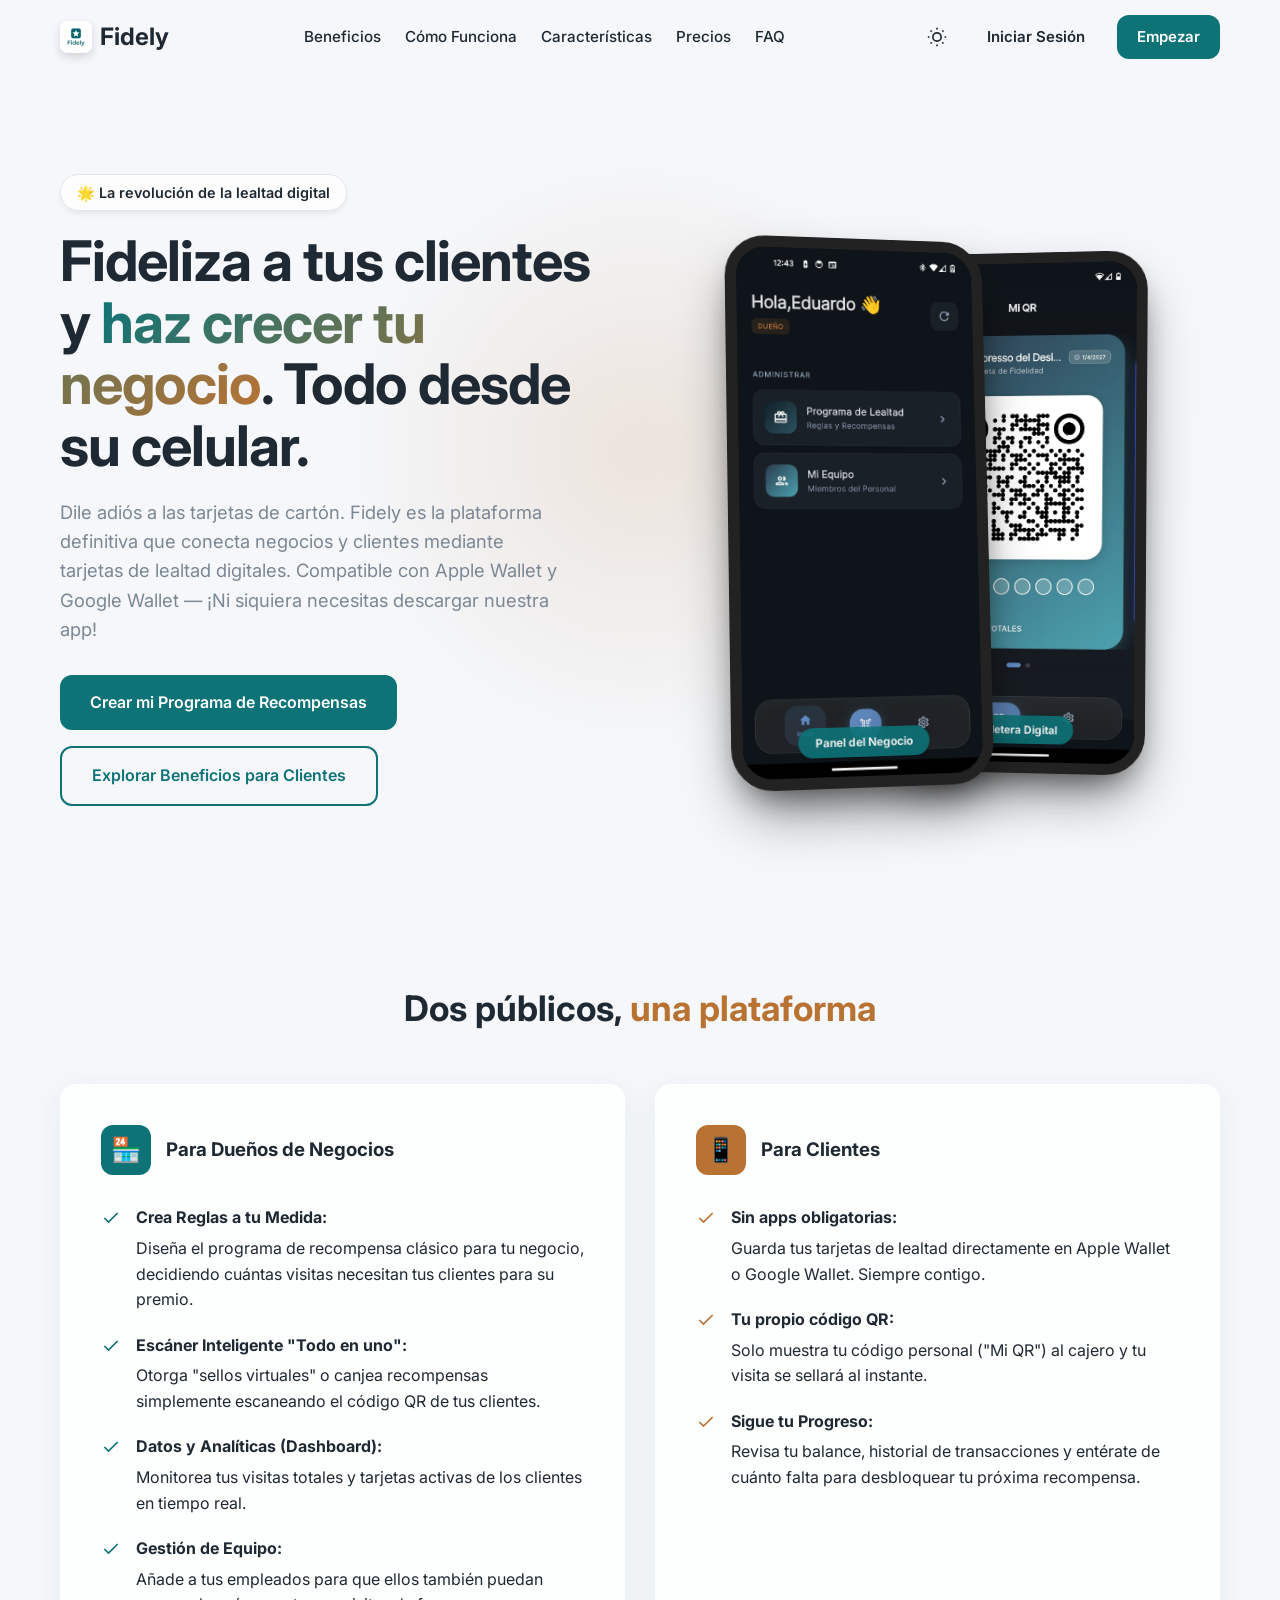
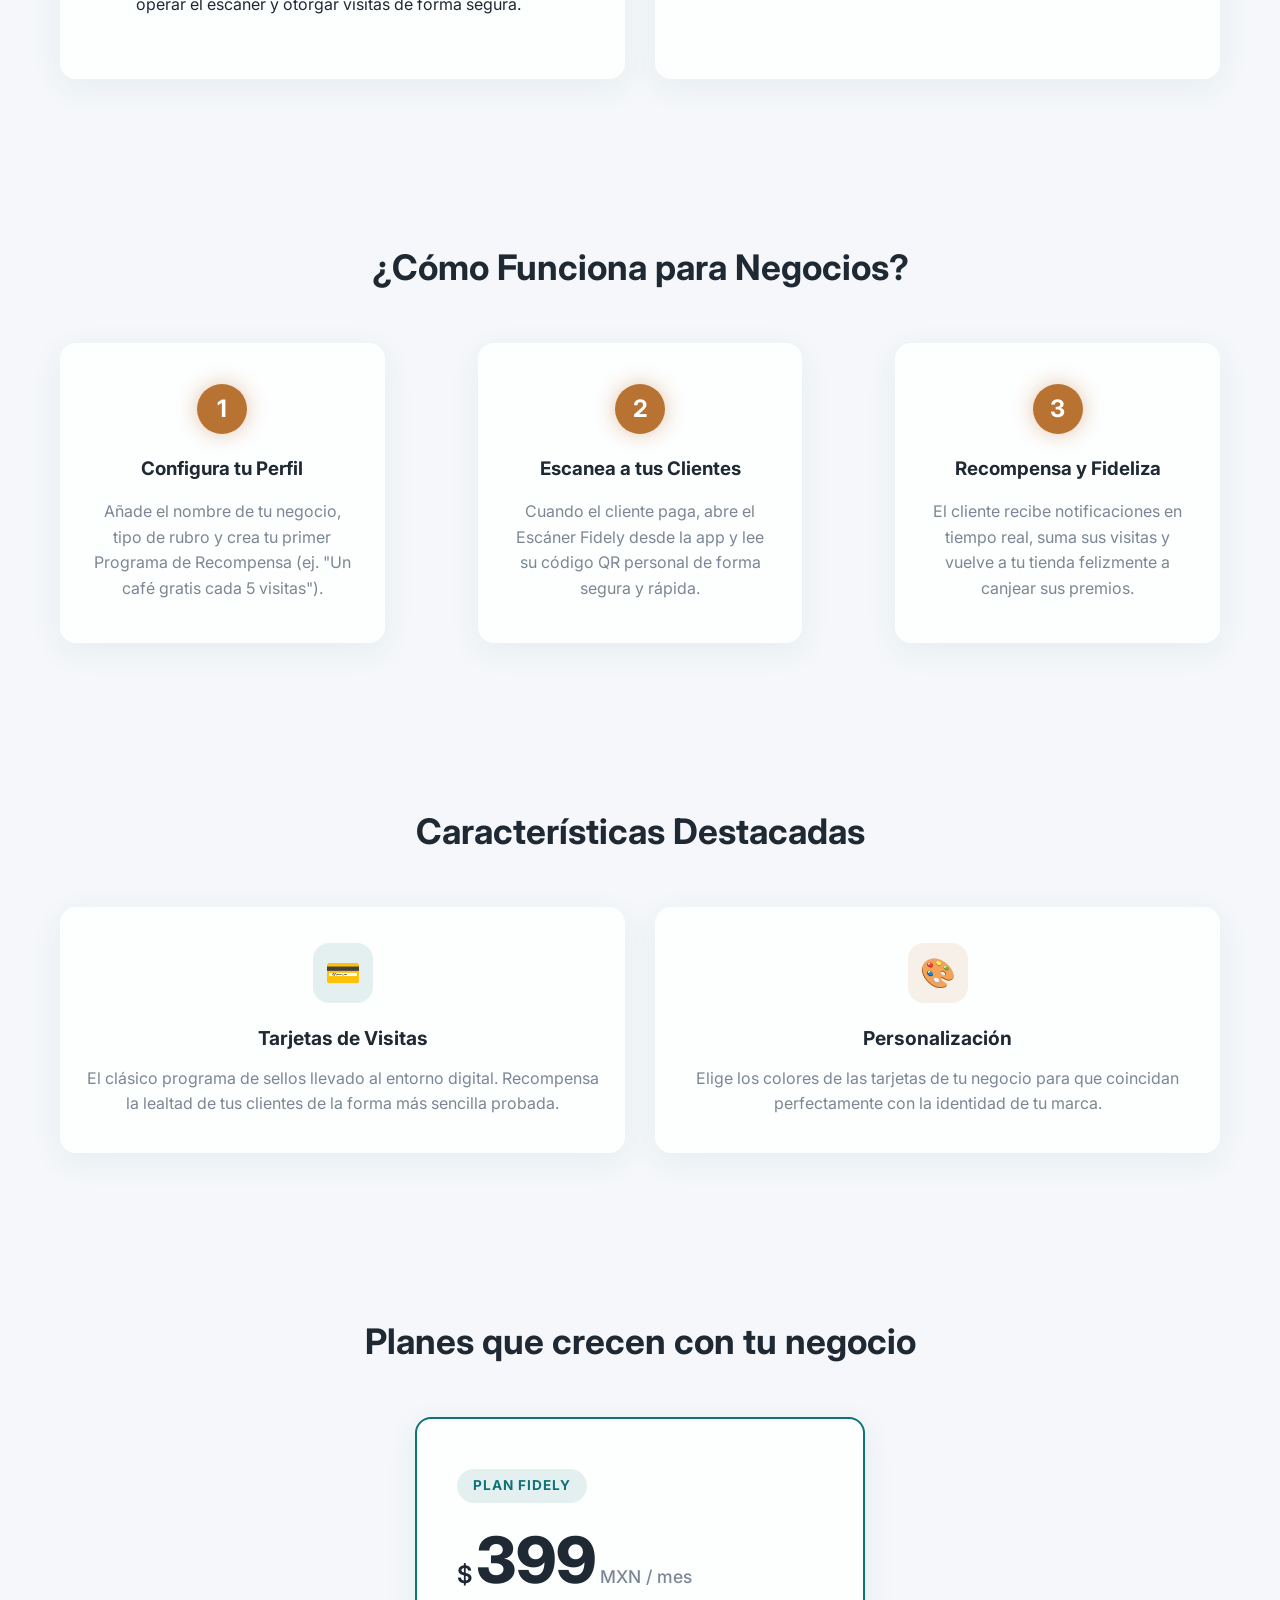
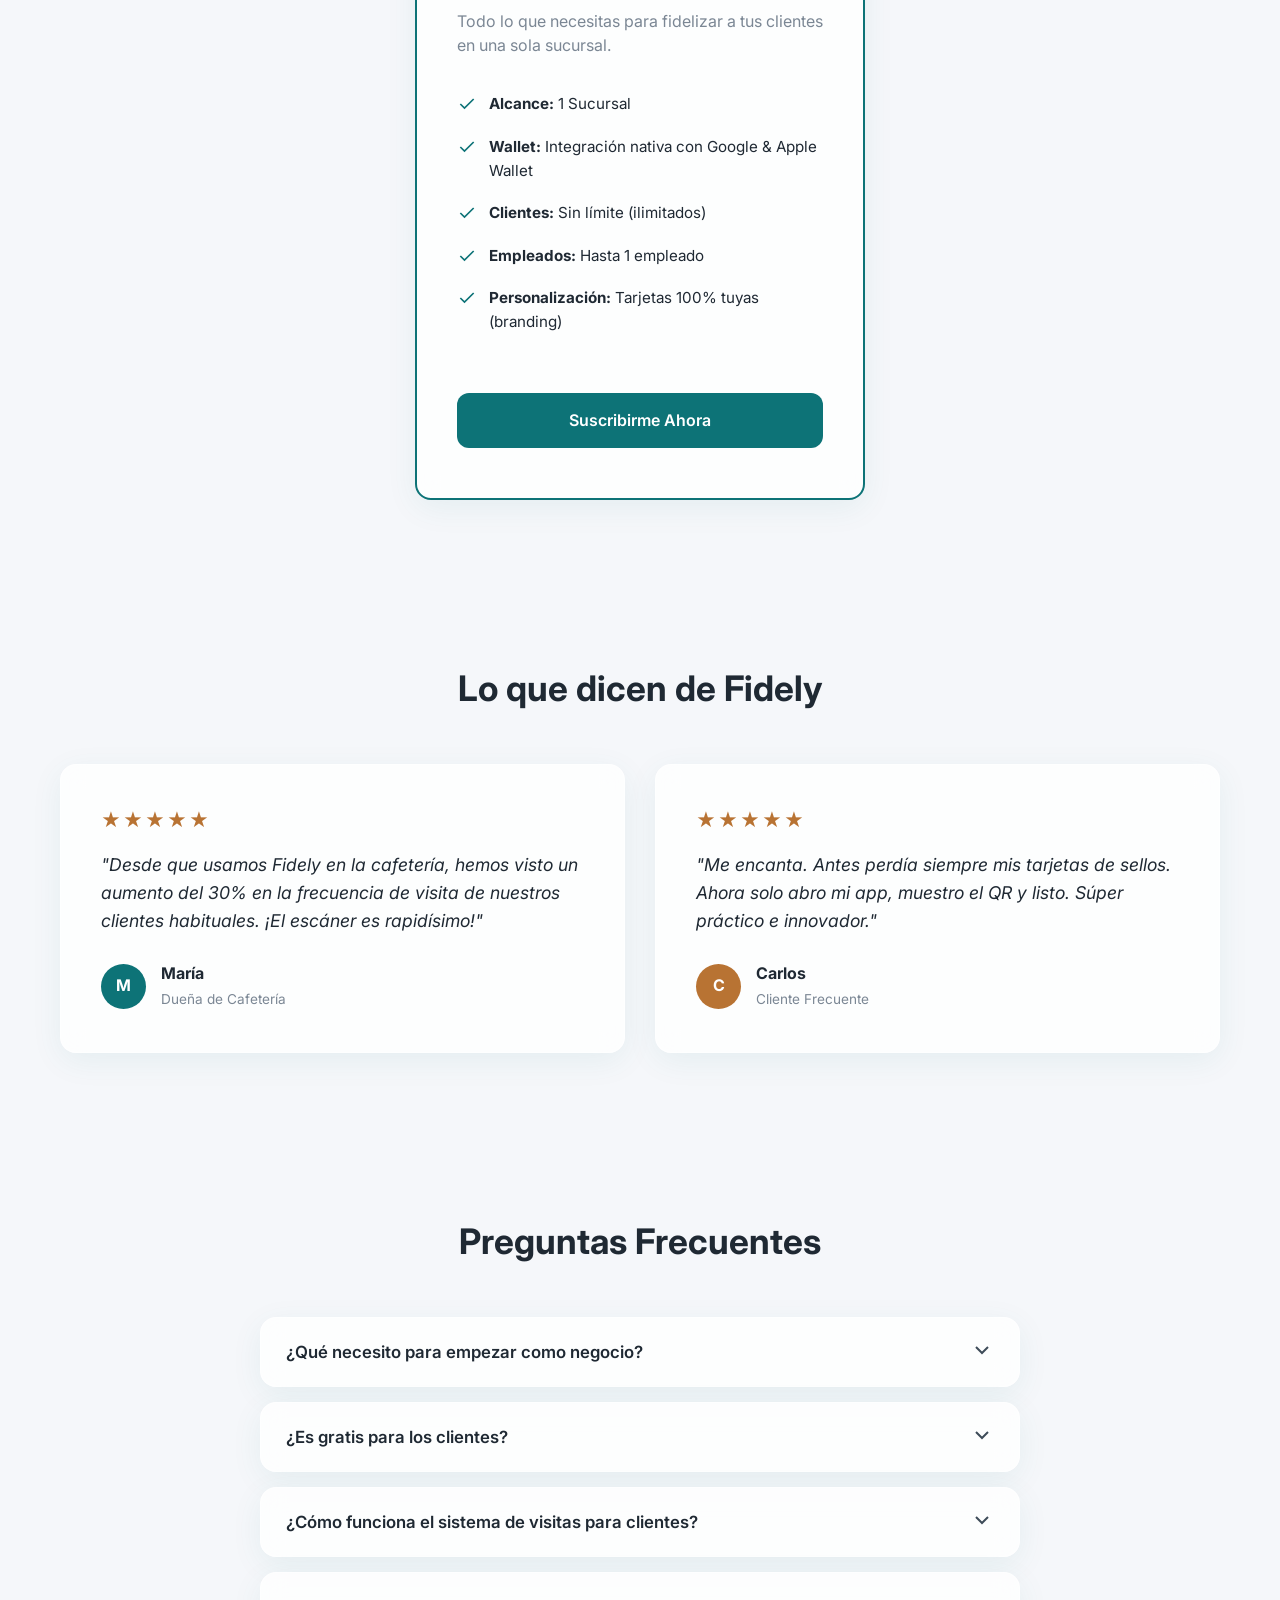
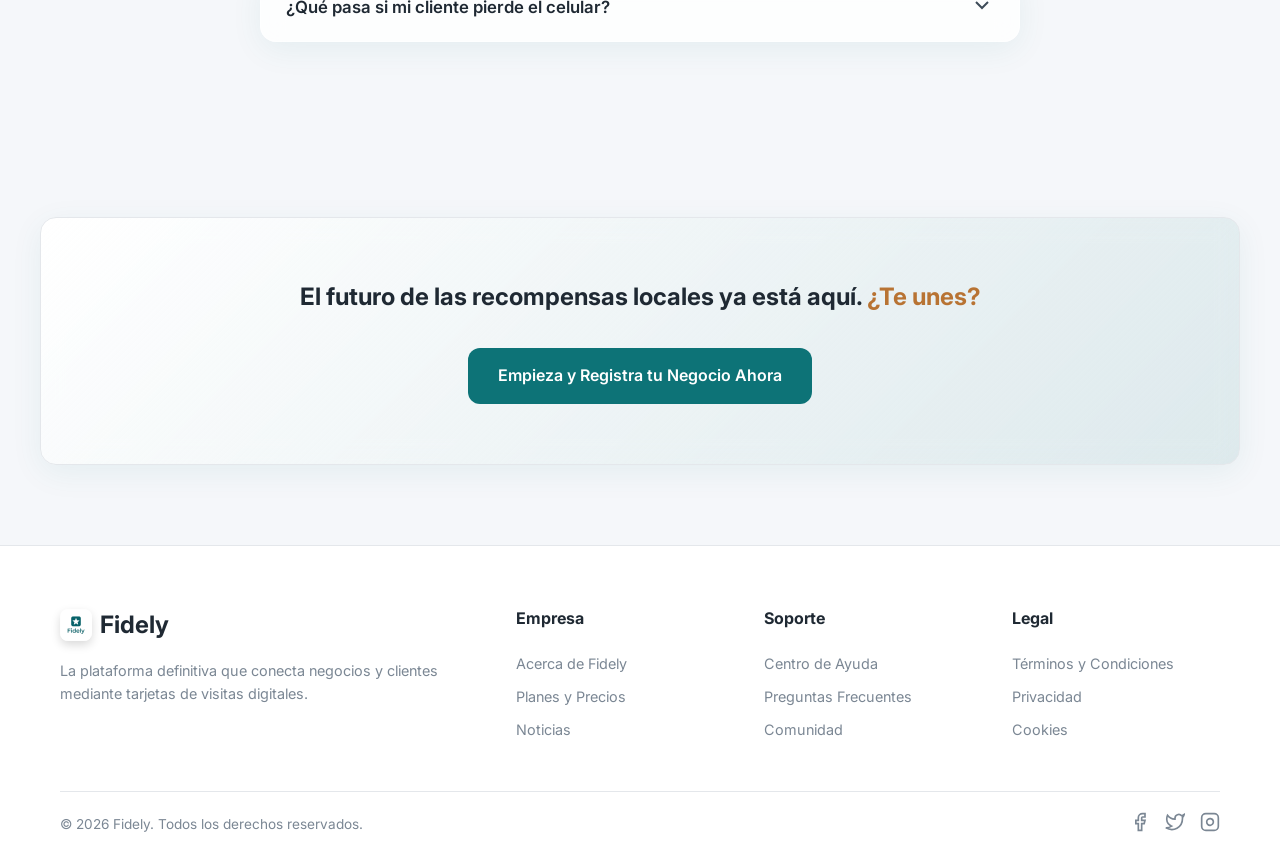
==== index.html @ 4ee1276e "Add pricing section with MXN 399/mo plan to landing page" ====
<!DOCTYPE html>
<html lang="es">
<head>
    <meta charset="UTF-8">
    <meta name="viewport" content="width=device-width, initial-scale=1.0">
    <title>Fidely - La revolución de la lealtad digital</title>
    <meta name="description" content="Fideliza a tus clientes y haz crecer tu negocio con Fidely. La plataforma definitiva de tarjetas de visitas en una sola billetera digital.">
    <link rel="preconnect" href="https://fonts.googleapis.com">
    <link rel="preconnect" href="https://fonts.gstatic.com" crossorigin>
    <link href="https://fonts.googleapis.com/css2?family=Inter:wght@400;500;600;700&display=swap" rel="stylesheet">
    <link rel="stylesheet" href="styles.css">
</head>
<body>
    <!-- Navbar -->
    <header class="navbar">
        <div class="container nav-container">
            <div class="logo">
                <img src="assets/images/fidely-logo.png" alt="Fidely Logo Oficial - The Reward Card" class="logo-img">
                <span>Fidely</span>
            </div>
            <nav class="nav-links">
                <a href="#beneficios">Beneficios</a>
                <a href="#como-funciona">Cómo Funciona</a>
                <a href="#caracteristicas">Características</a>
                <a href="#precios">Precios</a>
                <a href="#faq">FAQ</a>
            </nav>
            <div class="nav-actions">
                <button class="theme-toggle" id="themeToggle" aria-label="Cambiar tema">
                    <svg class="sun-icon" width="20" height="20" viewBox="0 0 24 24" fill="none" stroke="currentColor" stroke-width="2"><circle cx="12" cy="12" r="5"/><path d="M12 1v2M12 21v2M4.22 4.22l1.42 1.42M18.36 18.36l1.42 1.42M1 12h2M21 12h2M4.22 19.78l1.42-1.42M18.36 5.64l1.42-1.42"/></svg>
                    <svg class="moon-icon" width="20" height="20" viewBox="0 0 24 24" fill="none" stroke="currentColor" stroke-width="2" style="display: none;"><path d="M21 12.79A9 9 0 1 1 11.21 3 7 7 0 0 0 21 12.79z"/></svg>
                </button>
                <a href="#" class="btn btn-secondary nav-btn">Iniciar Sesión</a>
                <a href="#" class="btn btn-primary nav-btn">Empezar</a>
            </div>
            <button class="menu-toggle" id="menuToggle" aria-label="Abrir menú">
                <svg width="24" height="24" viewBox="0 0 24 24" fill="none" stroke="currentColor" stroke-width="2"><line x1="3" y1="12" x2="21" y2="12"/><line x1="3" y1="6" x2="21" y2="6"/><line x1="3" y1="18" x2="21" y2="18"/></svg>
            </button>
        </div>
    </header>

    <main>
        <!-- Hero Section -->
        <section class="hero" id="inicio">
            <div class="container hero-container">
                <div class="hero-content fade-in-up">
                    <span class="badge">🌟 La revolución de la lealtad digital</span>
                    <h1>Fideliza a tus clientes y <span class="text-gradient">haz crecer tu negocio</span>. Todo desde su celular.</h1>
                    <h2>Dile adiós a las tarjetas de cartón. Fidely es la plataforma definitiva que conecta negocios y clientes mediante tarjetas de lealtad digitales. Compatible con Apple Wallet y Google Wallet — ¡Ni siquiera necesitas descargar nuestra app!</h2>
                    <div class="hero-cta">
                        <a href="#" class="btn btn-primary btn-large glow-effect">Crear mi Programa de Recompensas</a>
                        <a href="#" class="btn btn-outline btn-large">Explorar Beneficios para Clientes</a>
                    </div>
                </div>
                <!-- Mockup visual real de la app -->
                    <div class="hero-visual fade-in-up delay-1">
                        <div class="device-mockup business-device">
                            <div class="device-screen">
                                <img src="assets/images/fidely-business-admin-dashboard.png" alt="Fidely Business Dashboard - Panel de Administración del Dueño" class="app-screenshot">
                            </div>
                            <div class="device-label">Panel del Negocio</div>
                        </div>
                        <div class="device-mockup client-device">
                            <div class="device-screen">
                                <img src="assets/images/fidely-client-wallet-app.png" alt="Fidely Client Wallet - Billetera Digital de Clientes" class="app-screenshot">
                            </div>
                            <div class="device-label">Billetera Digital</div>
                        </div>
                    </div>
            </div>
            <div class="hero-background-glow"></div>
        </section>

        <!-- Value Proposition Section -->
        <section class="value-prop section-padding" id="beneficios">
            <div class="container">
                <h2 class="section-title text-center fade-in-up">Dos públicos, <span class="text-accent">una plataforma</span></h2>
                <div class="split-layout">
                    <!-- Business Side -->
                    <div class="split-card business-card glass-panel fade-in-up">
                        <div class="card-header">
                            <span class="icon-wrapper bg-primary">🏪</span>
                            <h3>Para Dueños de Negocios</h3>
                        </div>
                        <ul class="benefit-list">
                            <li>
                                <svg class="check-icon" viewBox="0 0 24 24" fill="none" stroke="currentColor" stroke-width="2"><polyline points="20 6 9 17 4 12"/></svg>
                                <div>
                                    <strong>Crea Reglas a tu Medida:</strong> Diseña el programa de recompensa clásico para tu negocio, decidiendo cuántas visitas necesitan tus clientes para su premio.
                                </div>
                            </li>
                            <li>
                                <svg class="check-icon" viewBox="0 0 24 24" fill="none" stroke="currentColor" stroke-width="2"><polyline points="20 6 9 17 4 12"/></svg>
                                <div>
                                    <strong>Escáner Inteligente "Todo en uno":</strong> Otorga "sellos virtuales" o canjea recompensas simplemente escaneando el código QR de tus clientes.
                                </div>
                            </li>
                            <li>
                                <svg class="check-icon" viewBox="0 0 24 24" fill="none" stroke="currentColor" stroke-width="2"><polyline points="20 6 9 17 4 12"/></svg>
                                <div>
                                    <strong>Datos y Analíticas (Dashboard):</strong> Monitorea tus visitas totales y tarjetas activas de los clientes en tiempo real.
                                </div>
                            </li>
                            <li>
                                <svg class="check-icon" viewBox="0 0 24 24" fill="none" stroke="currentColor" stroke-width="2"><polyline points="20 6 9 17 4 12"/></svg>
                                <div>
                                    <strong>Gestión de Equipo:</strong> Añade a tus empleados para que ellos también puedan operar el escáner y otorgar visitas de forma segura.
                                </div>
                            </li>
                        </ul>
                    </div>
                    
                    <!-- Client Side -->
                    <div class="split-card client-card glass-panel fade-in-up delay-1">
                        <div class="card-header">
                            <span class="icon-wrapper bg-accent">📱</span>
                            <h3>Para Clientes</h3>
                        </div>
                        <ul class="benefit-list">
                            <li>
                                <svg class="check-icon accent" viewBox="0 0 24 24" fill="none" stroke="currentColor" stroke-width="2"><polyline points="20 6 9 17 4 12"/></svg>
                                <div>
                                    <strong>Sin apps obligatorias:</strong> Guarda tus tarjetas de lealtad directamente en Apple Wallet o Google Wallet. Siempre contigo.
                                </div>
                            </li>
                            <li>
                                <svg class="check-icon accent" viewBox="0 0 24 24" fill="none" stroke="currentColor" stroke-width="2"><polyline points="20 6 9 17 4 12"/></svg>
                                <div>
                                    <strong>Tu propio código QR:</strong> Solo muestra tu código personal ("Mi QR") al cajero y tu visita se sellará al instante.
                                </div>
                            </li>
                            <li>
                                <svg class="check-icon accent" viewBox="0 0 24 24" fill="none" stroke="currentColor" stroke-width="2"><polyline points="20 6 9 17 4 12"/></svg>
                                <div>
                                    <strong>Sigue tu Progreso:</strong> Revisa tu balance, historial de transacciones y entérate de cuánto falta para desbloquear tu próxima recompensa.
                                </div>
                            </li>
                        </ul>
                    </div>
                </div>
            </div>
        </section>

        <!-- How it Works Section -->
        <section class="how-it-works section-padding" id="como-funciona">
            <div class="container">
                <h2 class="section-title text-center fade-in-up">¿Cómo Funciona para Negocios?</h2>
                <div class="steps-container">
                    <div class="step-card glass-panel fade-in-up">
                        <div class="step-number">1</div>
                        <h3>Configura tu Perfil</h3>
                        <p>Añade el nombre de tu negocio, tipo de rubro y crea tu primer Programa de Recompensa (ej. "Un café gratis cada 5 visitas").</p>
                    </div>
                    <div class="step-connector"></div>
                    <div class="step-card glass-panel fade-in-up delay-1">
                        <div class="step-number">2</div>
                        <h3>Escanea a tus Clientes</h3>
                        <p>Cuando el cliente paga, abre el Escáner Fidely desde la app y lee su código QR personal de forma segura y rápida.</p>
                    </div>
                    <div class="step-connector"></div>
                    <div class="step-card glass-panel fade-in-up delay-2">
                        <div class="step-number">3</div>
                        <h3>Recompensa y Fideliza</h3>
                        <p>El cliente recibe notificaciones en tiempo real, suma sus visitas y vuelve a tu tienda felizmente a canjear sus premios.</p>
                    </div>
                </div>
            </div>
        </section>

        <!-- Features Grid -->
        <section class="features section-padding" id="caracteristicas">
            <div class="container">
                <h2 class="section-title text-center fade-in-up">Características Destacadas</h2>
                <div class="features-grid">
                    <div class="feature-box glass-panel hover-lift fade-in-up">
                        <div class="feature-icon bg-primary-light">💳</div>
                        <h4>Tarjetas de Visitas</h4>
                        <p>El clásico programa de sellos llevado al entorno digital. Recompensa la lealtad de tus clientes de la forma más sencilla probada.</p>
                    </div>
                    <div class="feature-box glass-panel hover-lift fade-in-up delay-1">
                        <div class="feature-icon bg-accent-light">🎨</div>
                        <h4>Personalización</h4>
                        <p>Elige los colores de las tarjetas de tu negocio para que coincidan perfectamente con la identidad de tu marca.</p>
                    </div>
                </div>
            </div>
        </section>

        <!-- Pricing Section -->
        <section class="pricing section-padding" id="precios">
            <div class="container">
                <h2 class="section-title text-center fade-in-up">Planes que crecen con tu negocio</h2>
                <div class="pricing-container fade-in-up">
                    <div class="pricing-card glass-panel popular">
                        <div class="pricing-header">
                            <span class="plan-badge">Plan Fidely</span>
                            <div class="price">
                                <span class="currency">$</span>
                                <span class="amount">399</span>
                                <span class="period">MXN / mes</span>
                            </div>
                            <p class="plan-desc">Todo lo que necesitas para fidelizar a tus clientes en una sola sucursal.</p>
                        </div>
                        <div class="pricing-features">
                            <ul>
                                <li>
                                    <svg class="check-icon" viewBox="0 0 24 24" fill="none" stroke="currentColor" stroke-width="2"><polyline points="20 6 9 17 4 12"/></svg>
                                    <span><strong>Alcance:</strong> 1 Sucursal</span>
                                </li>
                                <li>
                                    <svg class="check-icon" viewBox="0 0 24 24" fill="none" stroke="currentColor" stroke-width="2"><polyline points="20 6 9 17 4 12"/></svg>
                                    <span><strong>Wallet:</strong> Integración nativa con Google & Apple Wallet</span>
                                </li>
                                <li>
                                    <svg class="check-icon" viewBox="0 0 24 24" fill="none" stroke="currentColor" stroke-width="2"><polyline points="20 6 9 17 4 12"/></svg>
                                    <span><strong>Clientes:</strong> Sin límite (ilimitados)</span>
                                </li>
                                <li>
                                    <svg class="check-icon" viewBox="0 0 24 24" fill="none" stroke="currentColor" stroke-width="2"><polyline points="20 6 9 17 4 12"/></svg>
                                    <span><strong>Empleados:</strong> Hasta 1 empleado</span>
                                </li>
                                <li>
                                    <svg class="check-icon" viewBox="0 0 24 24" fill="none" stroke="currentColor" stroke-width="2"><polyline points="20 6 9 17 4 12"/></svg>
                                    <span><strong>Personalización:</strong> Tarjetas 100% tuyas (branding)</span>
                                </li>
                            </ul>
                        </div>
                        <div class="pricing-footer">
                            <a href="#" class="btn btn-primary btn-large glow-effect">Suscribirme Ahora</a>
                        </div>
                    </div>
                </div>
            </div>
        </section>

        <!-- Testimonials -->
        <section class="testimonials section-padding">
            <div class="container">
                <h2 class="section-title text-center fade-in-up">Lo que dicen de Fidely</h2>
                <div class="testimonial-slider fade-in-up">
                    <div class="testimonial-card glass-panel">
                        <div class="stars">★★★★★</div>
                        <p class="quote">"Desde que usamos Fidely en la cafetería, hemos visto un aumento del 30% en la frecuencia de visita de nuestros clientes habituales. ¡El escáner es rapidísimo!"</p>
                        <div class="author">
                            <div class="author-avatar bg-primary">M</div>
                            <div class="author-info">
                                <strong>María</strong>
                                <span>Dueña de Cafetería</span>
                            </div>
                        </div>
                    </div>
                    <div class="testimonial-card glass-panel delay-1">
                        <div class="stars text-accent">★★★★★</div>
                        <p class="quote">"Me encanta. Antes perdía siempre mis tarjetas de sellos. Ahora solo abro mi app, muestro el QR y listo. Súper práctico e innovador."</p>
                        <div class="author">
                            <div class="author-avatar bg-accent">C</div>
                            <div class="author-info">
                                <strong>Carlos</strong>
                                <span>Cliente Frecuente</span>
                            </div>
                        </div>
                    </div>
                </div>
            </div>
        </section>

        <!-- FAQ -->
        <section class="faq-section section-padding" id="faq">
            <div class="container faq-container fade-in-up">
                <h2 class="section-title text-center">Preguntas Frecuentes</h2>
                <div class="accordion">
                    <div class="accordion-item glass-panel">
                        <button class="accordion-header" aria-expanded="false">
                            <span class="accordion-title">¿Qué necesito para empezar como negocio?</span>
                            <span class="accordion-icon"><svg width="24" height="24" viewBox="0 0 24 24" fill="none" stroke="currentColor" stroke-width="2"><polyline points="6 9 12 15 18 9"/></svg></span>
                        </button>
                        <div class="accordion-content">
                            <p>Solo un teléfono inteligente. Te registras, creas tu programa y usas la propia cámara del celular para escanear a tus clientes. No requieres hardware adicional ni tablets costosas.</p>
                        </div>
                    </div>
                    <div class="accordion-item glass-panel">
                        <button class="accordion-header" aria-expanded="false">
                            <span class="accordion-title">¿Es gratis para los clientes?</span>
                            <span class="accordion-icon"><svg width="24" height="24" viewBox="0 0 24 24" fill="none" stroke="currentColor" stroke-width="2"><polyline points="6 9 12 15 18 9"/></svg></span>
                        </button>
                        <div class="accordion-content">
                            <p>Sí, la aplicación es 100% gratuita para clientes y explorar lugares nuevos no cuesta nada. Simplemente descárgala y empieza a coleccionar sellos por tus compras.</p>
                        </div>
                    </div>
                    <div class="accordion-item glass-panel">
                        <button class="accordion-header" aria-expanded="false">
                            <span class="accordion-title">¿Cómo funciona el sistema de visitas para clientes?</span>
                            <span class="accordion-icon"><svg width="24" height="24" viewBox="0 0 24 24" fill="none" stroke="currentColor" stroke-width="2"><polyline points="6 9 12 15 18 9"/></svg></span>
                        </button>
                        <div class="accordion-content">
                            <p>Como dueño, tú defines cuántas visitas necesita un cliente para obtener su premio (por ejemplo, 10 compras). Cada vez que visiten el negocio, escaneas su código QR y reciben "un sello virtual" al instante.</p>
                        </div>
                    </div>
                    <div class="accordion-item glass-panel">
                        <button class="accordion-header" aria-expanded="false">
                            <span class="accordion-title">¿Qué pasa si mi cliente pierde el celular?</span>
                            <span class="accordion-icon"><svg width="24" height="24" viewBox="0 0 24 24" fill="none" stroke="currentColor" stroke-width="2"><polyline points="6 9 12 15 18 9"/></svg></span>
                        </button>
                        <div class="accordion-content">
                            <p>Sus recompensas están atadas a su cuenta segura mediante su correo electrónico. Solo necesita iniciar sesión en otro dispositivo y ahí estarán intactas todas sus tarjetas de visitas.</p>
                        </div>
                    </div>
                </div>
            </div>
        </section>

        <!-- Final CTA -->
        <section class="final-cta section-padding">
            <div class="container text-center cta-box glass-panel fade-in-up">
                <h2>El futuro de las recompensas locales ya está aquí. <span class="text-accent">¿Te unes?</span></h2>
                <a href="#" class="btn btn-primary btn-large glow-effect mt-4">Empieza y Registra tu Negocio Ahora</a>
            </div>
        </section>
    </main>

    <!-- Footer -->
    <footer class="footer">
        <div class="container">
            <div class="footer-grid">
                <div class="footer-brand">
                    <div class="logo">
                        <img src="assets/images/fidely-logo.png" alt="Fidely Logo Oficial - The Reward Card" class="logo-img">
                        <span>Fidely</span>
                    </div>
                    <p>La plataforma definitiva que conecta negocios y clientes mediante tarjetas de visitas digitales.</p>
                </div>
                <div class="footer-links">
                    <h4>Empresa</h4>
                    <a href="#">Acerca de Fidely</a>
                    <a href="#precios">Planes y Precios</a>
                    <a href="#">Noticias</a>
                </div>
                <div class="footer-links">
                    <h4>Soporte</h4>
                    <a href="#">Centro de Ayuda</a>
                    <a href="#como-funciona">Preguntas Frecuentes</a>
                    <a href="#">Comunidad</a>
                </div>
                <div class="footer-links">
                    <h4>Legal</h4>
                    <a href="#">Términos y Condiciones</a>
                    <a href="#">Privacidad</a>
                    <a href="#">Cookies</a>
                </div>
            </div>
            <div class="footer-bottom">
                <p>&copy; 2026 Fidely. Todos los derechos reservados.</p>
                <div class="social-icons">
                    <a href="#" aria-label="Facebook"><svg width="20" height="20" viewBox="0 0 24 24" fill="none" stroke="currentColor" stroke-width="2"><path d="M18 2h-3a5 5 0 0 0-5 5v3H7v4h3v8h4v-8h3l1-4h-4V7a1 1 0 0 1 1-1h3z"/></svg></a>
                    <a href="#" aria-label="Twitter"><svg width="20" height="20" viewBox="0 0 24 24" fill="none" stroke="currentColor" stroke-width="2"><path d="M23 3a10.9 10.9 0 0 1-3.14 1.53 4.48 4.48 0 0 0-7.86 3v1A10.66 10.66 0 0 1 3 4s-4 9 5 13a11.64 11.64 0 0 1-7 2c9 5 20 0 20-11.5a4.5 4.5 0 0 0-.08-.83A7.72 7.72 0 0 0 23 3z"/></svg></a>
                    <a href="#" aria-label="Instagram"><svg width="20" height="20" viewBox="0 0 24 24" fill="none" stroke="currentColor" stroke-width="2"><rect x="2" y="2" width="20" height="20" rx="5" ry="5"/><path d="M16 11.37A4 4 0 1 1 12.63 8 4 4 0 0 1 16 11.37z"/><line x1="17.5" y1="6.5" x2="17.51" y2="6.5"/></svg></a>
                </div>
            </div>
        </div>
    </footer>

    <script src="script.js"></script>
</body>
</html>
---- styles.css ----
/* =========================================
   VARIABLES & THEME CONFIGURATION
   ========================================= */
:root {
    /* Colors - Light Mode (Default) - Based on app_colors.dart */
    --primary-color: #0D7377; /* Deep Teal - Success/Accion */
    --primary-light: rgba(13, 115, 119, 0.1);
    --secondary-color: #3E4C59; /* Neutral 700 - Functional */
    --secondary-light: rgba(62, 76, 89, 0.1);
    --accent-color: #B87333; /* Copper/Bronze - Redemption */
    --accent-light: rgba(184, 115, 51, 0.1);
    --dark-light: rgba(31, 41, 51, 0.1);
    
    --bg-color: #F5F7FA; /* neutral 100 */
    --card-bg: #FFFFFF;
    --text-main: #1F2933; /* neutral 900 */
    --text-muted: #7B8794; /* neutral 500 */
    --border-color: #E4E7EB; /* neutral 200 */
    --glass-bg: rgba(255, 255, 255, 0.8);
    --glass-border: rgba(255, 255, 255, 0.5);
    
    /* Typography */
    --font-family: 'Inter', system-ui, -apple-system, sans-serif;
    
    /* Border Radius */
    --radius-card: 16px;
    --radius-btn: 12px;
    --radius-sm: 8px;
    
    /* Shadows - Clean elevation */
    --shadow-sm: 0 4px 6px -1px rgba(0, 0, 0, 0.05), 0 2px 4px -1px rgba(0, 0, 0, 0.03);
    --shadow-md: 0 10px 15px -3px rgba(0, 0, 0, 0.1), 0 4px 6px -2px rgba(0, 0, 0, 0.05);
    --shadow-lg: 0 20px 25px -5px rgba(0, 0, 0, 0.1), 0 10px 10px -5px rgba(0, 0, 0, 0.04);
    --shadow-glass: 0 8px 32px 0 rgba(13, 115, 119, 0.07);
    --shadow-glow: 0 0 20px rgba(184, 115, 51, 0.4);
    
    /* Transitions */
    --transition: all 0.3s cubic-bezier(0.4, 0, 0.2, 1);
}

/* Dark Mode Configuration */
[data-theme="dark"] {
    --bg-color: #1F2933; /* neutral 900 */
    --card-bg: #3E4C59; /* neutral 700 */
    --text-main: #F5F7FA; /* neutral 100 */
    --text-muted: #9AA5B1; /* neutral 400 */
    --border-color: rgba(228, 231, 235, 0.1);
    --glass-bg: rgba(62, 76, 89, 0.7);
    --glass-border: rgba(255, 255, 255, 0.05);
    --shadow-sm: 0 4px 6px -1px rgba(0, 0, 0, 0.4);
    --shadow-md: 0 10px 15px -3px rgba(0, 0, 0, 0.5);
    --shadow-glass: 0 8px 32px 0 rgba(0, 0, 0, 0.5);
}

* {
    margin: 0;
    padding: 0;
    box-sizing: border-box;
}

html {
    scroll-behavior: smooth;
}

body {
    font-family: var(--font-family);
    background-color: var(--bg-color);
    color: var(--text-main);
    line-height: 1.6;
    transition: background-color var(--transition), color var(--transition);
    overflow-x: hidden;
}

/* =========================================
   UTILITIES
   ========================================= */
.container {
    max-width: 1200px;
    margin: 0 auto;
    padding: 0 20px;
}

.section-padding {
    padding: 80px 0;
}

.text-center { text-align: center; }
.mt-4 { margin-top: 2rem; }

.text-gradient {
    background: linear-gradient(135deg, var(--primary-color), var(--accent-color));
    -webkit-background-clip: text;
    -webkit-text-fill-color: transparent;
    background-clip: text;
}
[data-theme="dark"] .text-gradient {
    background: linear-gradient(135deg, #EFF2F7, var(--accent-color));
    -webkit-background-clip: text;
    -webkit-text-fill-color: transparent;
    background-clip: text;
}

.text-accent { color: var(--accent-color); }

.bg-primary { background-color: var(--primary-color); color: white; }
.bg-accent { background-color: var(--accent-color); color: white; }
.bg-primary-light { background-color: var(--primary-light); color: var(--primary-color); }
.bg-accent-light { background-color: var(--accent-light); color: var(--accent-color); }
.bg-secondary-light { background-color: var(--secondary-light); color: var(--secondary-color); }
.bg-dark-light { background-color: var(--dark-light); color: var(--text-main); }

[data-theme="dark"] .bg-primary-light { color: #EFF2F7; }

/* Glassmorphism Panel */
.glass-panel {
    background: var(--glass-bg);
    backdrop-filter: blur(12px);
    -webkit-backdrop-filter: blur(12px);
    border: 1px solid var(--glass-border);
    border-radius: var(--radius-card);
    box-shadow: var(--shadow-glass);
}

/* Buttons */
.btn {
    display: inline-flex;
    align-items: center;
    justify-content: center;
    padding: 10px 20px;
    border-radius: var(--radius-btn);
    font-weight: 600;
    font-size: 15px;
    text-decoration: none;
    cursor: pointer;
    transition: var(--transition);
    border: none;
}

.btn-large {
    padding: 15px 30px;
    font-size: 16px;
}

.btn-primary {
    background-color: var(--primary-color);
    color: #fff;
}
.btn-primary:hover {
    background-color: #0A5A5D;
    transform: translateY(-2px);
    box-shadow: var(--shadow-md);
}
[data-theme="dark"] .btn-primary {
    background-color: #2A4365;
}
[data-theme="dark"] .btn-primary:hover {
    background-color: #3C5A82;
}


.btn-secondary {
    background-color: transparent;
    color: var(--text-main);
}
.btn-secondary:hover {
    background-color: var(--secondary-light);
}

.btn-outline {
    background-color: transparent;
    border: 2px solid var(--primary-color);
    color: var(--primary-color);
}
[data-theme="dark"] .btn-outline {
    border-color: #EFF2F7;
    color: #EFF2F7;
}

.btn-outline:hover {
    background-color: var(--primary-color);
    color: #fff;
}
[data-theme="dark"] .btn-outline:hover {
    background-color: #EFF2F7;
    color: #0F1419;
}

.glow-effect {
    position: relative;
}
.glow-effect::before {
    content: '';
    position: absolute;
    top: -2px; left: -2px; right: -2px; bottom: -2px;
    background: linear-gradient(45deg, var(--primary-color), var(--accent-color), var(--primary-color));
    z-index: -1;
    filter: blur(10px);
    opacity: 0;
    transition: opacity 0.3s ease;
    border-radius: inherit;
}
.glow-effect:hover::before {
    opacity: 0.6;
}

/* Typography */
h1, h2, h3, h4 { color: var(--text-main); font-weight: 700; }
.section-title { font-size: 2.2rem; margin-bottom: 3rem; }
p { color: var(--text-muted); }

/* =========================================
   HEADER & NAVBAR
   ========================================= */
.navbar {
    position: fixed;
    top: 0; width: 100%;
    z-index: 1000;
    transition: var(--transition);
    padding: 15px 0;
}
.navbar.scrolled {
    background: var(--glass-bg);
    backdrop-filter: blur(12px);
    -webkit-backdrop-filter: blur(12px);
    border-bottom: 1px solid var(--glass-border);
    box-shadow: var(--shadow-sm);
    padding: 10px 0;
}

.nav-container {
    display: flex;
    justify-content: space-between;
    align-items: center;
}

.logo {
    display: flex;
    align-items: center;
    gap: 8px;
    font-size: 1.5rem;
    font-weight: 700;
    color: var(--text-main);
    text-decoration: none;
}
.logo-img {
    width: 32px;
    height: 32px;
    border-radius: 8px;
    transition: var(--transition);
    box-shadow: 0 4px 10px rgba(0,0,0,0.15);
}

[data-theme="dark"] .logo-img {
    filter: invert(1) grayscale(1) brightness(1.5);
    box-shadow: 0 4px 12px rgba(255,255,255,0.05);
}

.logo:hover .logo-img {
    transform: scale(1.1) rotate(3deg);
    box-shadow: 0 6px 15px rgba(184, 115, 51, 0.4); /* Resplandor color bronce al hacer hover */
}

.nav-links {
    display: flex;
    gap: 24px;
}
.nav-links a {
    text-decoration: none;
    color: var(--text-main);
    font-weight: 500;
    font-size: 0.95rem;
    position: relative;
    transition: var(--transition);
}
.nav-links a::after {
    content: '';
    position: absolute;
    width: 0; height: 2px;
    bottom: -4px; left: 0;
    background-color: var(--accent-color);
    transition: var(--transition);
}
.nav-links a:hover::after { width: 100%; }

.nav-actions {
    display: flex;
    align-items: center;
    gap: 12px;
}

.theme-toggle {
    background: transparent; border: none;
    color: var(--text-main);
    cursor: pointer;
    padding: 8px;
    border-radius: 50%;
    display: flex; align-items: center; justify-content: center;
    transition: var(--transition);
}
.theme-toggle:hover { background-color: var(--secondary-light); }

.menu-toggle {
    display: none;
    background: transparent; border: none;
    color: var(--text-main);
    cursor: pointer;
}

/* =========================================
   HERO SECTION
   ========================================= */
.hero {
    position: relative;
    min-height: 100vh;
    display: flex;
    align-items: center;
    padding-top: 80px; /* Offset for navbar */
    overflow: hidden;
}

.hero-background-glow {
    position: absolute;
    top: 50%; left: 50%;
    transform: translate(-50%, -50%);
    width: 600px; height: 600px;
    background: radial-gradient(circle, rgba(184, 115, 51, 0.15) 0%, rgba(13, 115, 119, 0) 70%);
    z-index: -1;
    border-radius: 50%;
}
[data-theme="dark"] .hero-background-glow {
    background: radial-gradient(circle, rgba(212, 175, 55, 0.1) 0%, rgba(15, 20, 25, 0) 70%);
}

.hero-container {
    display: grid;
    grid-template-columns: 1fr 1fr;
    gap: 40px;
    align-items: center;
}

.hero-content .badge {
    display: inline-block;
    padding: 6px 16px;
    background: var(--glass-bg);
    border: 1px solid var(--border-color);
    border-radius: 20px;
    font-size: 0.9rem;
    font-weight: 600;
    color: var(--text-main);
    margin-bottom: 20px;
    box-shadow: var(--shadow-sm);
}

.hero-content h1 {
    font-size: 3.5rem;
    line-height: 1.1;
    margin-bottom: 20px;
    letter-spacing: -1px;
}

.hero-content h2 {
    font-size: 1.15rem;
    font-weight: 400;
    color: var(--text-muted);
    margin-bottom: 30px;
    max-width: 90%;
}

.hero-cta {
    display: flex;
    gap: 16px;
    flex-wrap: wrap;
}

/* Hero Visuals & Device Mockups */
.hero-visual {
    position: relative;
    display: flex;
    justify-content: center;
    align-items: center;
    height: 650px;
    perspective: 2000px; /* Perspectiva más profunda para mejor efecto 3D */
    margin: 40px auto 0;
}

.device-mockup {
    position: absolute;
    width: 280px;
    height: 580px;
    background: #111;
    border: 12px solid #222;
    border-radius: 44px;
    box-shadow: 
        0 30px 60px -12px rgba(0,0,0,0.5),
        0 18px 36px -18px rgba(0,0,0,0.6);
    overflow: hidden;
    transition: transform 0.8s cubic-bezier(0.2, 0.8, 0.2, 1);
    z-index: 2;
}

.device-screen {
    width: 100%;
    height: 100%;
    background: #000;
    overflow: hidden;
    position: relative;
}

.app-screenshot {
    width: 100%;
    height: 100%;
    object-fit: cover;
    object-position: top;
}

.device-label {
    position: absolute;
    bottom: 20px;
    left: 50%;
    transform: translateX(-50%);
    background: var(--primary-color);
    color: white;
    padding: 6px 18px;
    border-radius: 20px;
    font-size: 0.75rem;
    font-weight: 700;
    white-space: nowrap;
    opacity: 0.9;
    box-shadow: var(--shadow-sm);
    pointer-events: none;
    z-index: 5;
}

.business-device {
    transform: translateX(-80px) rotateY(15deg) rotateX(5deg) scale(0.95);
    z-index: 2;
}

.client-device {
    transform: translateX(80px) rotateY(-10deg) rotateX(5deg) scale(0.9);
    z-index: 1; /* El de la derecha un poco más atrás */
}

.device-mockup:hover {
    transform: translateX(0) rotateY(0) rotateX(0) scale(1) translateZ(80px);
    z-index: 20;
    box-shadow: 0 50px 100px -20px rgba(0,0,0,0.5);
}

/* La sección de Floating Pass ha sido eliminada a petición del usuario para simplificar el diseño */

@media (max-width: 992px) {
    .hero-visual {
        height: 500px;
        margin-top: 40px;
    }
    .device-mockup {
        width: 180px;
        height: 380px;
        border-width: 8px;
        border-radius: 28px;
    }
    .business-device { transform: translateX(-50px) rotateY(10deg) scale(0.85); }
    .client-device { transform: translateX(50px) rotateY(-10deg) scale(0.85); }
    .floating-pass-wrapper { width: 140px; right: 0; bottom: 0; }
}

/* =========================================
   VALUE PROPOSITION (Split)
   ========================================= */
.split-layout {
    display: grid; grid-template-columns: 1fr 1fr; gap: 30px;
}
.split-card {
    padding: 40px;
    transition: var(--transition);
}
.split-card:hover { transform: translateY(-5px); box-shadow: var(--shadow-lg); }

.card-header {
    display: flex; align-items: center; gap: 15px; margin-bottom: 30px;
}
.icon-wrapper {
    width: 50px; height: 50px; border-radius: 12px;
    display: flex; align-items: center; justify-content: center;
    font-size: 1.5rem;
}
.benefit-list { list-style: none; }
.benefit-list li {
    display: flex; gap: 15px; margin-bottom: 20px; align-items: flex-start;
}
.check-icon { width: 20px; height: 20px; flex-shrink: 0; margin-top: 3px; color: var(--primary-color); }
.check-icon.accent { color: var(--accent-color); }
[data-theme="dark"] .check-icon { color: #EFF2F7; }

.benefit-list strong { color: var(--text-main); display: block; margin-bottom: 5px;}

/* =========================================
   HOW IT WORKS (Steps)
   ========================================= */
.steps-container {
    display: flex;
    justify-content: space-between;
    align-items: center;
    gap: 20px;
    position: relative;
}
.step-card {
    flex: 1; padding: 40px 30px; text-align: center; position: relative; z-index: 2;
}
.step-number {
    width: 50px; height: 50px;
    background: var(--accent-color); color: white;
    border-radius: 50%;
    display: flex; align-items: center; justify-content: center;
    font-size: 1.5rem; font-weight: 700;
    margin: 0 auto 20px;
    box-shadow: var(--shadow-glow);
}
.step-card h3 { margin-bottom: 15px; }
.step-connector {
    height: 2px;
    flex: 0.2;
    background: dashed 2px var(--border-color);
    z-index: 1;
}

/* =========================================
   FEATURES GRID
   ========================================= */
.features-grid {
    display: grid;
    grid-template-columns: repeat(auto-fit, minmax(250px, 1fr));
    gap: 30px;
}
.feature-box {
    padding: 35px 25px; text-align: center;
}
.hover-lift { transition: var(--transition); }
.hover-lift:hover { transform: translateY(-10px); box-shadow: var(--shadow-lg); }

.feature-icon {
    width: 60px; height: 60px; border-radius: 16px;
    display: flex; align-items: center; justify-content: center;
    font-size: 1.8rem; margin: 0 auto 20px;
}
.feature-box h4 { margin-bottom: 12px; font-size: 1.2rem;}

/* =========================================
   PRICING SECTION
   ========================================= */
.pricing-container {
    display: flex;
    justify-content: center;
    align-items: flex-start;
    gap: 30px;
    margin-top: 20px;
}

.pricing-card {
    flex: 1;
    max-width: 450px;
    padding: 50px 40px;
    display: flex;
    flex-direction: column;
    position: relative;
    transition: var(--transition);
    overflow: hidden;
}

.pricing-card:hover {
    transform: translateY(-10px);
    box-shadow: 0 30px 60px -12px rgba(13, 115, 119, 0.15);
}

.pricing-card.popular {
    border: 2px solid var(--primary-color);
}

.plan-badge {
    display: inline-block;
    padding: 6px 16px;
    background: var(--primary-light);
    color: var(--primary-color);
    border-radius: 20px;
    font-size: 0.85rem;
    font-weight: 700;
    margin-bottom: 25px;
    text-transform: uppercase;
    letter-spacing: 1px;
}

[data-theme="dark"] .plan-badge {
    background: rgba(13, 115, 119, 0.2);
    color: #4FD1C5;
}

.price {
    display: flex;
    align-items: baseline;
    gap: 4px;
    margin-bottom: 15px;
}

.currency {
    font-size: 1.5rem;
    font-weight: 600;
    color: var(--text-main);
}

.amount {
    font-size: 4rem;
    font-weight: 800;
    color: var(--text-main);
    line-height: 1;
}

.period {
    font-size: 1.1rem;
    color: var(--text-muted);
    font-weight: 500;
}

.plan-desc {
    margin-bottom: 35px;
    font-size: 1rem;
    line-height: 1.5;
}

.pricing-features {
    margin-bottom: 40px;
    flex-grow: 1;
}

.pricing-features ul {
    list-style: none;
}

.pricing-features li {
    display: flex;
    align-items: flex-start;
    gap: 12px;
    margin-bottom: 18px;
    font-size: 0.95rem;
    color: var(--text-main);
}

.pricing-features li .check-icon {
    width: 20px;
    height: 20px;
    color: var(--primary-color);
    flex-shrink: 0;
    margin-top: 2px;
}

.pricing-footer {
    text-align: center;
}

.pricing-footer .btn {
    width: 100%;
}

@media (max-width: 768px) {
    .pricing-card {
        padding: 40px 25px;
    }
    .amount {
        font-size: 3rem;
    }
}

/* =========================================
   TESTIMONIALS
   ========================================= */
.testimonial-slider {
    display: grid; grid-template-columns: 1fr 1fr; gap: 30px;
}
.testimonial-card {
    padding: 40px;
}
.stars { color: var(--accent-color); letter-spacing: 2px; margin-bottom: 15px; font-size: 1.2rem;}
.quote { font-style: italic; font-size: 1.1rem; color: var(--text-main); margin-bottom: 25px;}
.author { display: flex; align-items: center; gap: 15px; }
.author-avatar {
    width: 45px; height: 45px; border-radius: 50%;
    display: flex; align-items: center; justify-content: center;
    font-weight: 700;
}
.author-info strong { display: block; color: var(--text-main);}
.author-info span { font-size: 0.85rem; color: var(--text-muted); }

/* =========================================
   FAQ ACCORDION
   ========================================= */
.faq-container { max-width: 800px; margin: 0 auto; }
.accordion-item { margin-bottom: 15px; overflow: hidden;}
.accordion-header {
    width: 100%; padding: 20px 25px;
    display: flex; justify-content: space-between; align-items: center;
    background: transparent; border: none; cursor: pointer;
    text-align: left; color: var(--text-main); font-weight: 600; font-size: 1.05rem;
    font-family: inherit;
}
.accordion-icon { transition: transform 0.3s; color: var(--secondary-color);}
.accordion-header[aria-expanded="true"] .accordion-icon { transform: rotate(180deg); }
.accordion-content {
    max-height: 0; overflow: hidden;
    transition: max-height 0.3s ease-in-out;
    padding: 0 25px;
}
.accordion-content p { padding-bottom: 20px; }

/* =========================================
   CTA SECTION
   ========================================= */
.cta-box {
    padding: 60px; background: linear-gradient(135deg, var(--card-bg), var(--primary-light));
    border: 1px solid var(--border-color);
}
[data-theme="dark"] .cta-box { background: linear-gradient(135deg, var(--card-bg), rgba(28, 46, 74, 0.3)); }

/* =========================================
   FOOTER
   ========================================= */
.footer {
    background-color: var(--card-bg);
    border-top: 1px solid var(--border-color);
    padding: 60px 0 20px;
}
.footer-grid {
    display: grid; grid-template-columns: 2fr 1fr 1fr 1fr; gap: 40px; margin-bottom: 40px;
}
.footer-brand p { margin-top: 15px; font-size: 0.9rem;}
.footer-links h4 { margin-bottom: 20px; font-size: 1rem; }
.footer-links a {
    display: block; color: var(--text-muted); text-decoration: none; margin-bottom: 10px; font-size: 0.9rem;
    transition: var(--transition);
}
.footer-links a:hover { color: var(--primary-color); }
[data-theme="dark"] .footer-links a:hover { color: var(--accent-color); }
.footer-bottom {
    display: flex; justify-content: space-between; align-items: center;
    padding-top: 20px; border-top: 1px solid var(--border-color); font-size: 0.85rem;
}
.social-icons { display: flex; gap: 15px;}
.social-icons a { color: var(--text-muted); transition: var(--transition); }
.social-icons a:hover { color: var(--primary-color); transform: translateY(-2px);}
[data-theme="dark"] .social-icons a:hover { color: var(--accent-color); }

/* =========================================
   ANIMATIONS
   ========================================= */
@keyframes scan {
    0% { top: 0; opacity: 0; }
    10% { opacity: 1; }
    90% { opacity: 1; }
    100% { top: 100%; opacity: 0; }
}

.fade-in-up {
    opacity: 0;
    transform: translateY(30px);
    transition: opacity 0.8s ease-out, transform 0.8s ease-out;
}
.fade-in-up.visible {
    opacity: 1;
    transform: translateY(0);
}
.delay-1 { transition-delay: 0.2s; }
.delay-2 { transition-delay: 0.4s; }

/* =========================================
   RESPONSIVE
   ========================================= */
@media (max-width: 992px) {
    .hero-container, .split-layout, .testimonial-slider { grid-template-columns: 1fr; }
    .hero-visual { height: 500px; margin-top: 40px; }
    .business-device { transform: translateX(-30px) rotateY(10deg) scale(0.9); }
    .client-device { transform: translateX(30px) rotateY(-8deg) scale(0.85); }
    .steps-container { flex-direction: column; }
    .step-connector { width: 2px; height: 30px; }
}

@media (max-width: 768px) {
    h1 { font-size: 2.5rem !important; }
    .nav-links, .nav-btn { display: none; }
    .menu-toggle { display: block; }
    .footer-grid { grid-template-columns: 1fr; gap: 30px; }
    .cta-box { padding: 40px 20px; }
    .hero { padding-top: 100px; text-align: center; }
    .hero-cta { justify-content: center; }
}
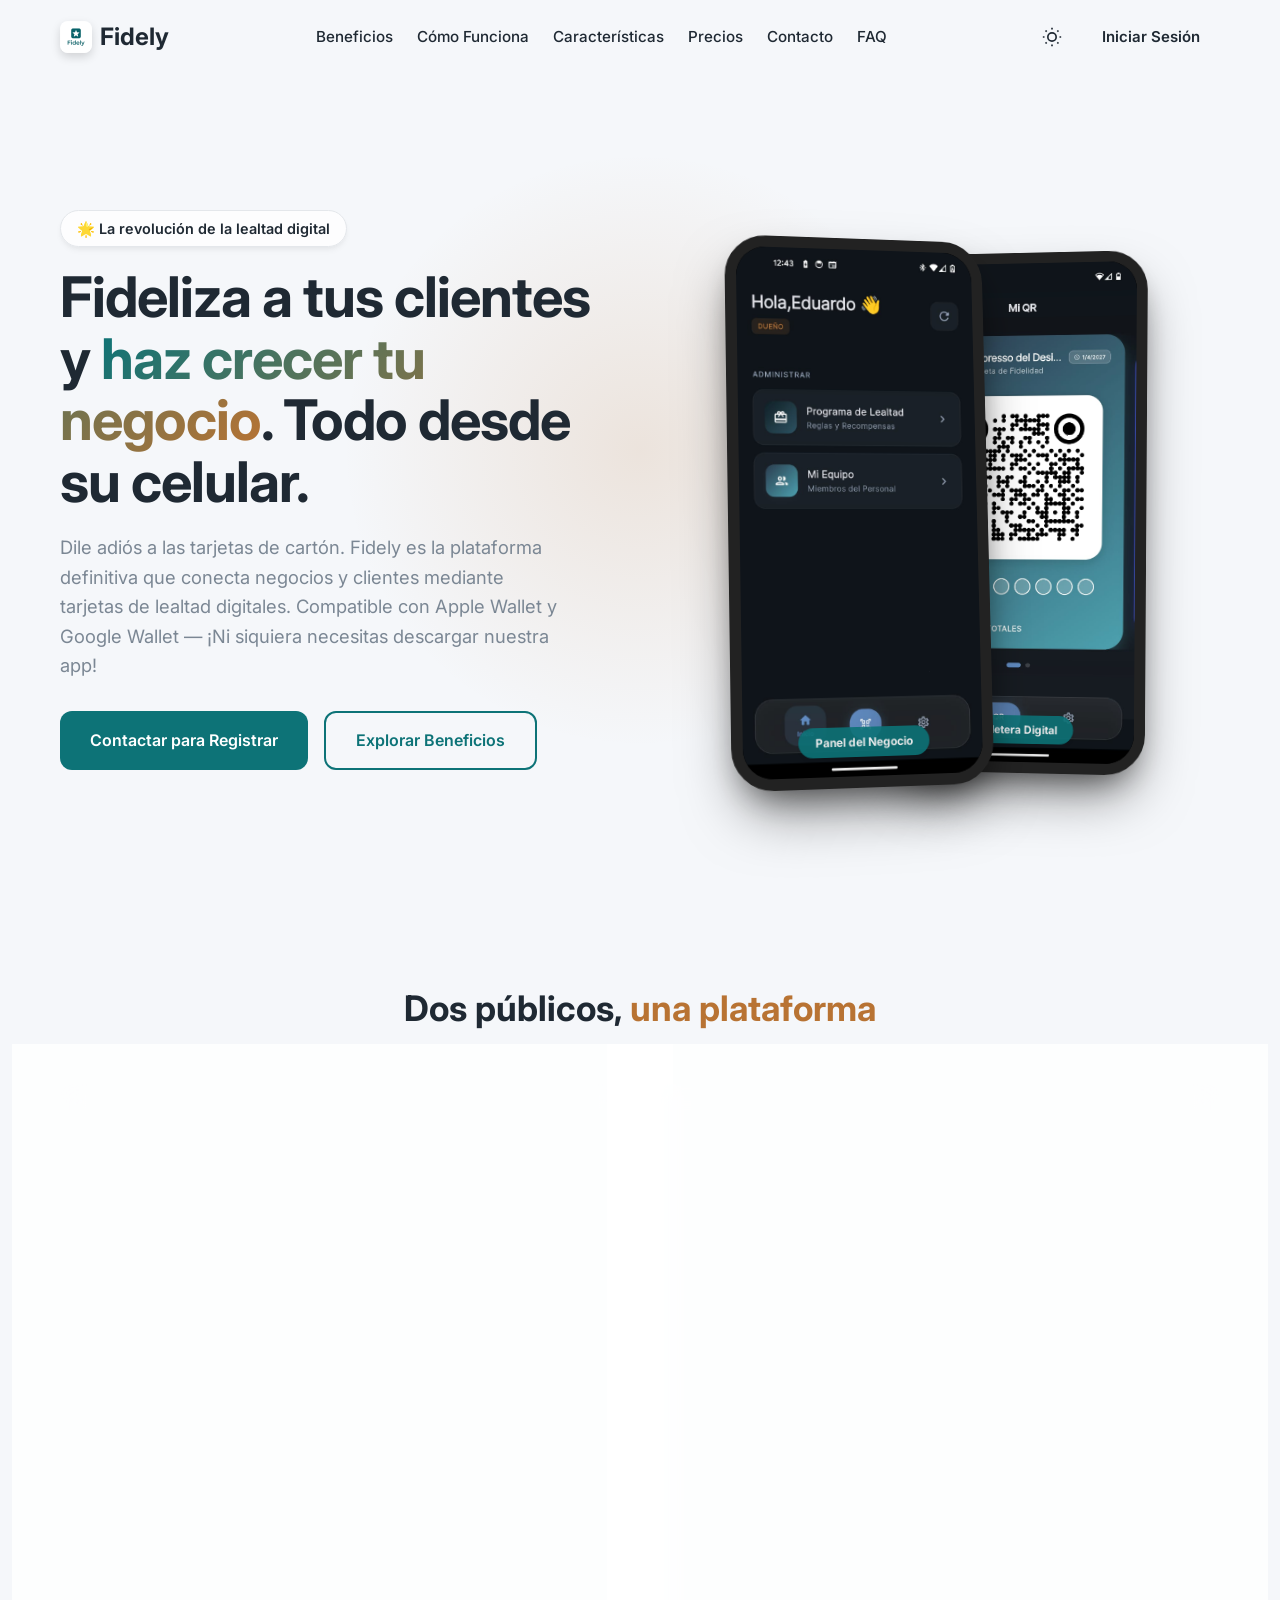
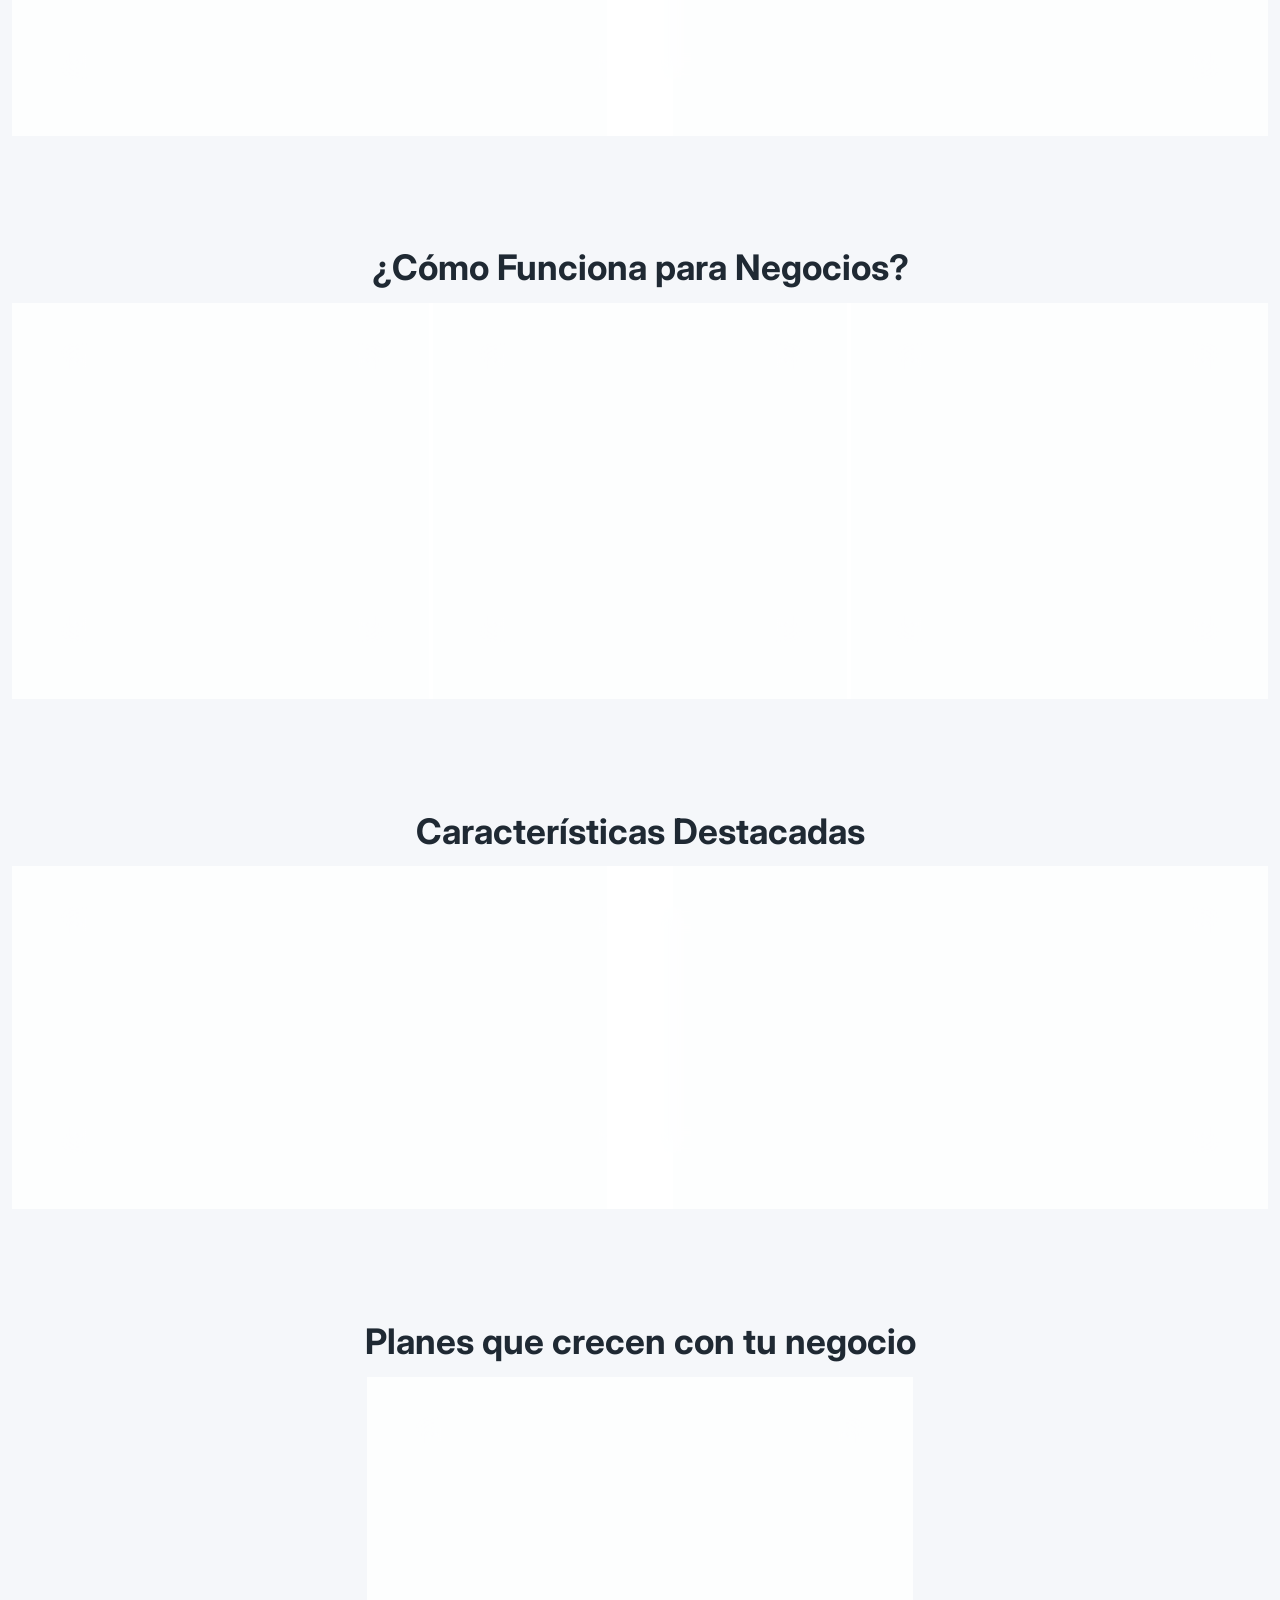
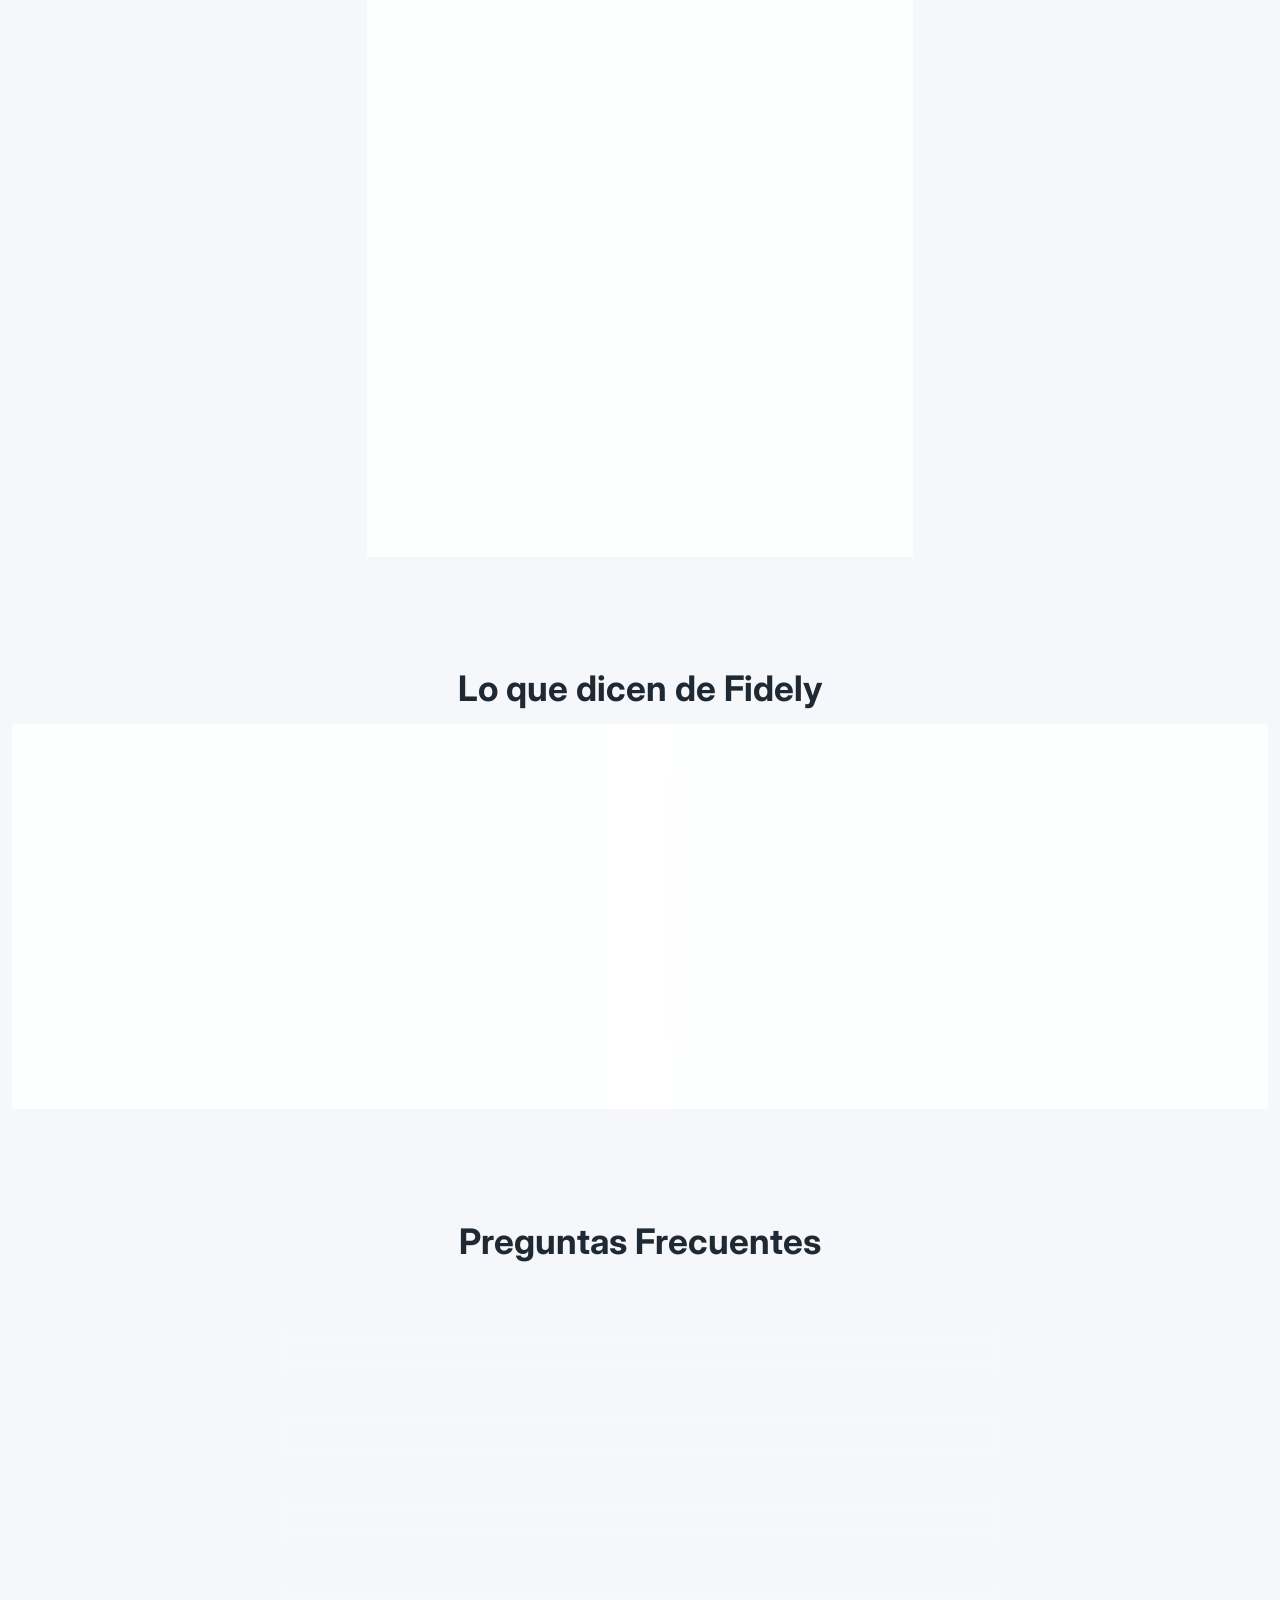
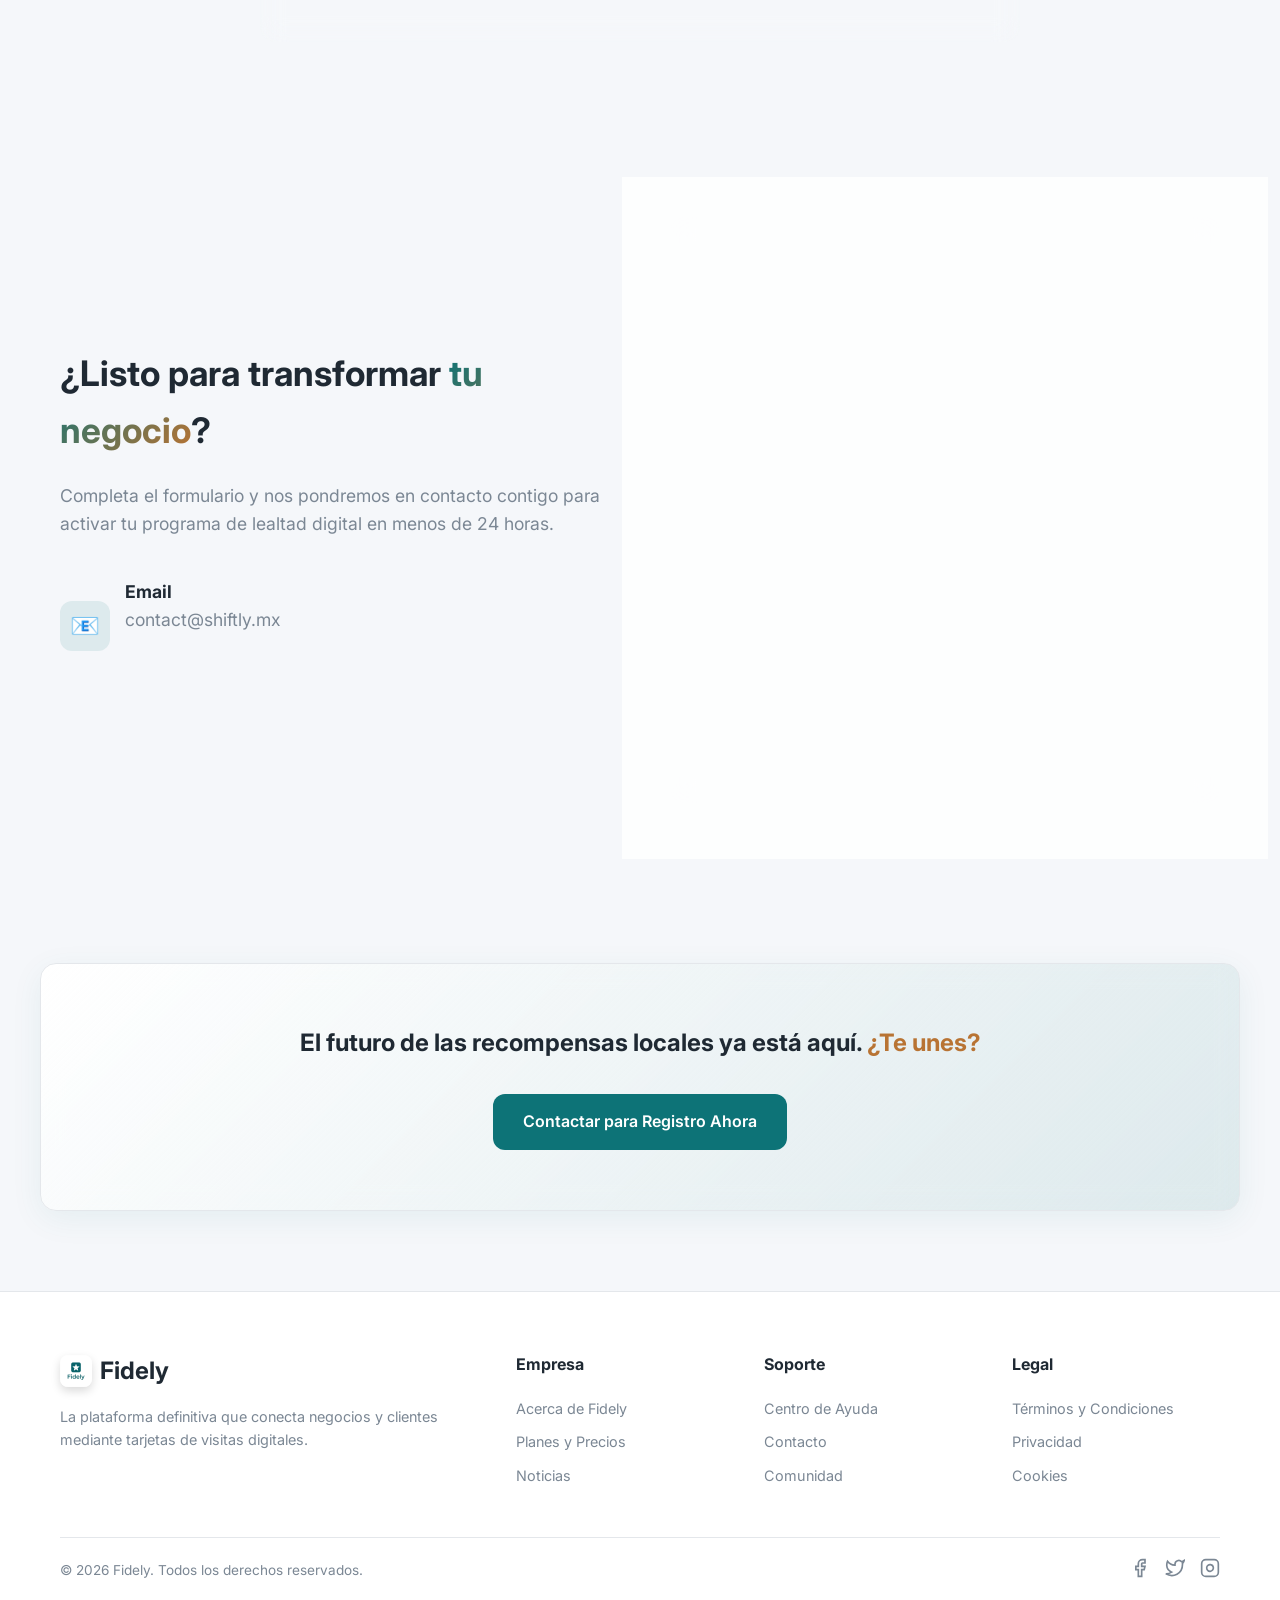
==== commit 25e67a60: "update: remove standalone business registration, update login links to app.fidely.shiftly.mx, and ad" ====
--- a/index.html
+++ b/index.html
@@ -23,6 +23,7 @@
                 <a href="#como-funciona">Cómo Funciona</a>
                 <a href="#caracteristicas">Características</a>
                 <a href="#precios">Precios</a>
+                <a href="#contacto">Contacto</a>
                 <a href="#faq">FAQ</a>
             </nav>
             <div class="nav-actions">
@@ -30,8 +31,7 @@
                     <svg class="sun-icon" width="20" height="20" viewBox="0 0 24 24" fill="none" stroke="currentColor" stroke-width="2"><circle cx="12" cy="12" r="5"/><path d="M12 1v2M12 21v2M4.22 4.22l1.42 1.42M18.36 18.36l1.42 1.42M1 12h2M21 12h2M4.22 19.78l1.42-1.42M18.36 5.64l1.42-1.42"/></svg>
                     <svg class="moon-icon" width="20" height="20" viewBox="0 0 24 24" fill="none" stroke="currentColor" stroke-width="2" style="display: none;"><path d="M21 12.79A9 9 0 1 1 11.21 3 7 7 0 0 0 21 12.79z"/></svg>
                 </button>
-                <a href="#" class="btn btn-secondary nav-btn">Iniciar Sesión</a>
-                <a href="#" class="btn btn-primary nav-btn">Empezar</a>
+                <a href="https://app.fidely.shiftly.mx" class="btn btn-secondary nav-btn">Iniciar Sesión</a>
             </div>
             <button class="menu-toggle" id="menuToggle" aria-label="Abrir menú">
                 <svg width="24" height="24" viewBox="0 0 24 24" fill="none" stroke="currentColor" stroke-width="2"><line x1="3" y1="12" x2="21" y2="12"/><line x1="3" y1="6" x2="21" y2="6"/><line x1="3" y1="18" x2="21" y2="18"/></svg>
@@ -48,8 +48,8 @@
                     <h1>Fideliza a tus clientes y <span class="text-gradient">haz crecer tu negocio</span>. Todo desde su celular.</h1>
                     <h2>Dile adiós a las tarjetas de cartón. Fidely es la plataforma definitiva que conecta negocios y clientes mediante tarjetas de lealtad digitales. Compatible con Apple Wallet y Google Wallet — ¡Ni siquiera necesitas descargar nuestra app!</h2>
                     <div class="hero-cta">
-                        <a href="#" class="btn btn-primary btn-large glow-effect">Crear mi Programa de Recompensas</a>
-                        <a href="#" class="btn btn-outline btn-large">Explorar Beneficios para Clientes</a>
+                        <a href="#contacto" class="btn btn-primary btn-large glow-effect">Contactar para Registrar</a>
+                        <a href="#beneficios" class="btn btn-outline btn-large">Explorar Beneficios</a>
                     </div>
                 </div>
                 <!-- Mockup visual real de la app -->
@@ -226,7 +226,7 @@
                             </ul>
                         </div>
                         <div class="pricing-footer">
-                            <a href="#" class="btn btn-primary btn-large glow-effect">Suscribirme Ahora</a>
+                            <a href="#contacto" class="btn btn-primary btn-large glow-effect">Contactar para Suscribirme</a>
                         </div>
                     </div>
                 </div>
@@ -271,11 +271,11 @@
                 <div class="accordion">
                     <div class="accordion-item glass-panel">
                         <button class="accordion-header" aria-expanded="false">
-                            <span class="accordion-title">¿Qué necesito para empezar como negocio?</span>
+                            <span class="accordion-title">¿Qué necesito para registrar mi negocio?</span>
                             <span class="accordion-icon"><svg width="24" height="24" viewBox="0 0 24 24" fill="none" stroke="currentColor" stroke-width="2"><polyline points="6 9 12 15 18 9"/></svg></span>
                         </button>
                         <div class="accordion-content">
-                            <p>Solo un teléfono inteligente. Te registras, creas tu programa y usas la propia cámara del celular para escanear a tus clientes. No requieres hardware adicional ni tablets costosas.</p>
+                            <p>Solo un teléfono inteligente. Te pones en contacto con nuestro equipo, configuramos tu programa y usas la propia cámara del celular para escanear a tus clientes. No requieres hardware adicional ni tablets costosas.</p>
                         </div>
                     </div>
                     <div class="accordion-item glass-panel">
@@ -309,11 +309,60 @@
             </div>
         </section>
 
+        <!-- Contact Section -->
+        <section class="contact-section section-padding" id="contacto">
+            <div class="container">
+                <div class="contact-grid">
+                    <div class="contact-info fade-in-up">
+                        <h2 class="section-title">¿Listo para transformar <span class="text-gradient">tu negocio</span>?</h2>
+                        <p>Completa el formulario y nos pondremos en contacto contigo para activar tu programa de lealtad digital en menos de 24 horas.</p>
+                        
+                        <div class="contact-details">
+                            <div class="contact-item">
+                                <span class="icon">📧</span>
+                                <div>
+                                    <strong>Email</strong>
+                                    <p>contact@shiftly.mx</p>
+                                </div>
+                            </div>
+                        </div>
+                    </div>
+                    
+                    <div class="contact-form-wrapper glass-panel fade-in-up delay-1">
+                        <form id="contactForm" class="contact-form">
+                            <div class="form-group">
+                                <label for="name">Tu Nombre</label>
+                                <input type="text" id="name" name="name" placeholder="Ej. Juan Pérez" required>
+                            </div>
+                            <div class="form-group">
+                                <label for="business">Nombre del Negocio</label>
+                                <input type="text" id="business" name="business" placeholder="Ej. Cafetería Central" required>
+                            </div>
+                            <div class="form-group">
+                                <label for="email">Correo Electrónico</label>
+                                <input type="email" id="email" name="email" placeholder="juan@ejemplo.com" required>
+                            </div>
+                            <div class="form-group">
+                                <label for="message">Mensaje (Opcional)</label>
+                                <textarea id="message" name="message" rows="4" placeholder="Cuéntanos un poco sobre tu negocio..."></textarea>
+                            </div>
+                            <button type="submit" class="btn btn-primary btn-large glow-effect w-100">Enviar Solicitud</button>
+                        </form>
+                        <div id="formSuccess" class="form-success-msg" style="display: none;">
+                            <div class="success-icon">✅</div>
+                            <h3>¡Mensaje enviado con éxito!</h3>
+                            <p>Nos pondremos en contacto contigo muy pronto a través de contact@shiftly.mx</p>
+                        </div>
+                    </div>
+                </div>
+            </div>
+        </section>
+
         <!-- Final CTA -->
         <section class="final-cta section-padding">
             <div class="container text-center cta-box glass-panel fade-in-up">
                 <h2>El futuro de las recompensas locales ya está aquí. <span class="text-accent">¿Te unes?</span></h2>
-                <a href="#" class="btn btn-primary btn-large glow-effect mt-4">Empieza y Registra tu Negocio Ahora</a>
+                <a href="#contacto" class="btn btn-primary btn-large glow-effect mt-4">Contactar para Registro Ahora</a>
             </div>
         </section>
     </main>
@@ -338,7 +387,7 @@
                 <div class="footer-links">
                     <h4>Soporte</h4>
                     <a href="#">Centro de Ayuda</a>
-                    <a href="#como-funciona">Preguntas Frecuentes</a>
+                    <a href="#">Contacto</a>
                     <a href="#">Comunidad</a>
                 </div>
                 <div class="footer-links">
@@ -361,4 +410,4 @@
 
     <script src="script.js"></script>
 </body>
-</html>+</html>
--- a/styles.css
+++ b/styles.css
@@ -749,6 +749,121 @@
 [data-theme="dark"] .social-icons a:hover { color: var(--accent-color); }
 
 /* =========================================
+   CONTACT SECTION
+   ========================================= */
+.contact-grid {
+    display: grid;
+    grid-template-columns: 1fr 1fr;
+    gap: 60px;
+    align-items: center;
+}
+
+.contact-info .section-title {
+    text-align: left;
+    margin-bottom: 1.5rem;
+}
+
+.contact-info p {
+    font-size: 1.1rem;
+    margin-bottom: 2.5rem;
+}
+
+.contact-details {
+    display: flex;
+    flex-direction: column;
+    gap: 20px;
+}
+
+.contact-item {
+    display: flex;
+    align-items: center;
+    gap: 15px;
+}
+
+.contact-item .icon {
+    width: 50px;
+    height: 50px;
+    background: var(--primary-light);
+    border-radius: 12px;
+    display: flex;
+    align-items: center;
+    justify-content: center;
+    font-size: 1.5rem;
+}
+
+.contact-item strong {
+    display: block;
+    font-size: 1.1rem;
+    color: var(--text-main);
+}
+
+.contact-form-wrapper {
+    padding: 40px;
+}
+
+.contact-form .form-group {
+    margin-bottom: 20px;
+}
+
+.contact-form label {
+    display: block;
+    font-size: 0.9rem;
+    font-weight: 600;
+    margin-bottom: 8px;
+    color: var(--text-main);
+}
+
+.contact-form input,
+.contact-form textarea {
+    width: 100%;
+    padding: 12px 16px;
+    border-radius: var(--radius-sm);
+    border: 1px solid var(--border-color);
+    background: var(--card-bg);
+    color: var(--text-main);
+    font-family: inherit;
+    font-size: 1rem;
+    transition: var(--transition);
+}
+
+.contact-form input:focus,
+.contact-form textarea:focus {
+    outline: none;
+    border-color: var(--primary-color);
+    box-shadow: 0 0 0 3px var(--primary-light);
+}
+
+.w-100 {
+    width: 100%;
+}
+
+.form-success-msg {
+    text-align: center;
+    padding: 40px 0;
+}
+
+.success-icon {
+    font-size: 4rem;
+    margin-bottom: 20px;
+}
+
+@media (max-width: 992px) {
+    .contact-grid {
+        grid-template-columns: 1fr;
+        gap: 40px;
+    }
+    .contact-info {
+        text-align: center;
+    }
+    .contact-info .section-title {
+        text-align: center;
+    }
+    .contact-details {
+        align-items: center;
+    }
+}
+
+/* =========================================
    ANIMATIONS
    ========================================= */
 @keyframes scan {
@@ -790,4 +905,4 @@
     .cta-box { padding: 40px 20px; }
     .hero { padding-top: 100px; text-align: center; }
     .hero-cta { justify-content: center; }
-}+}
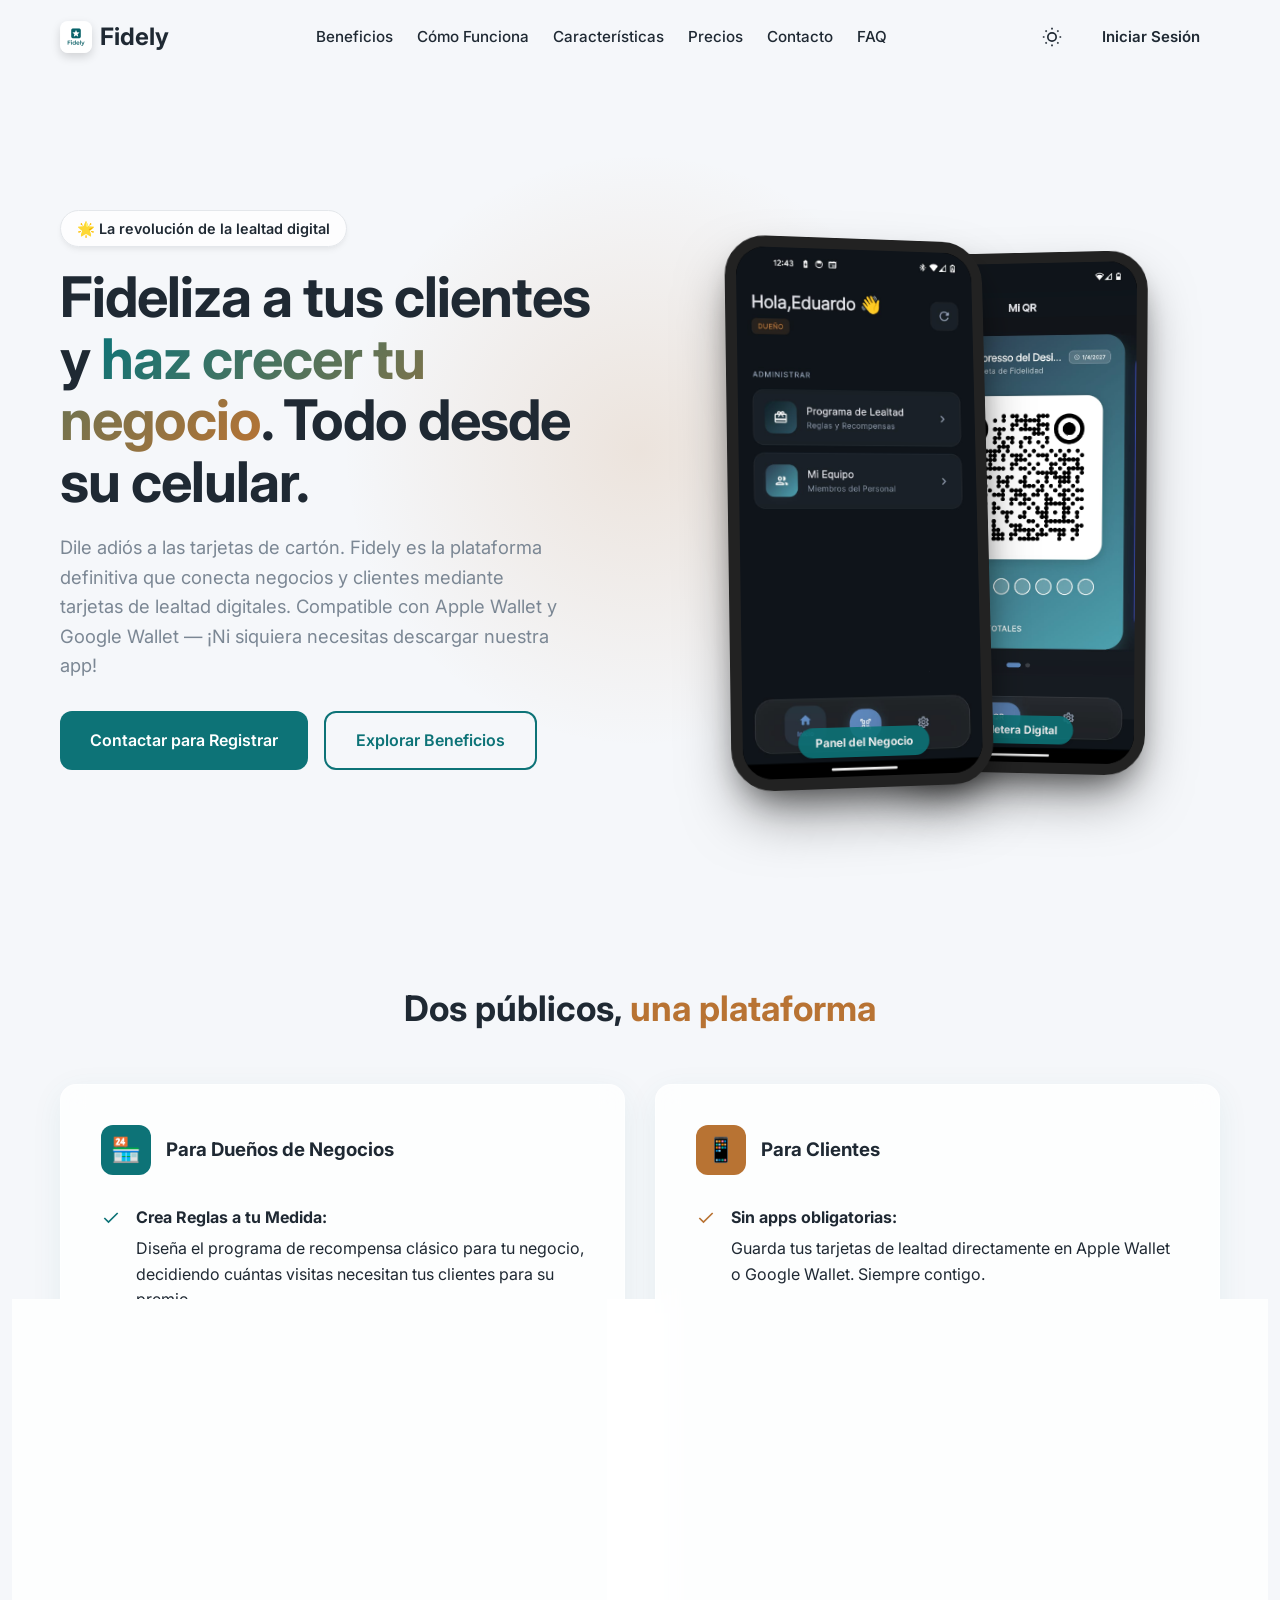
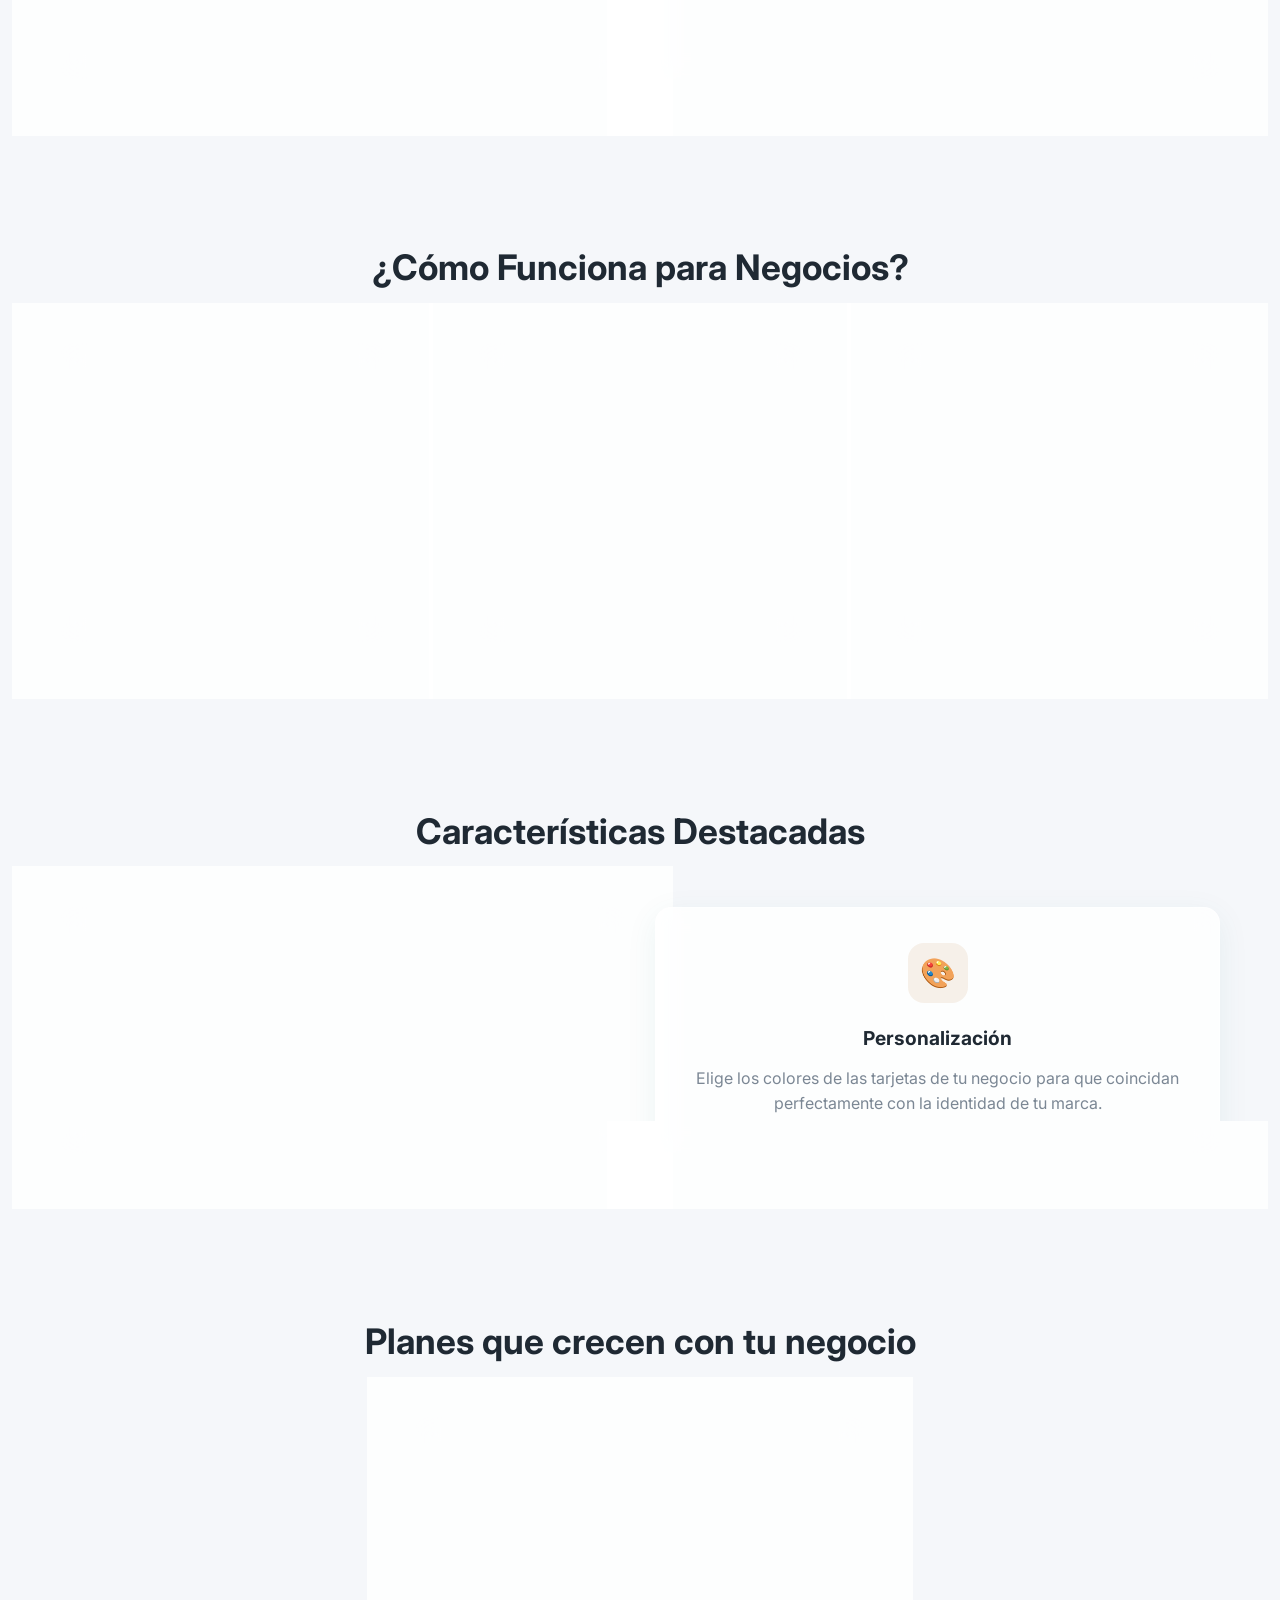
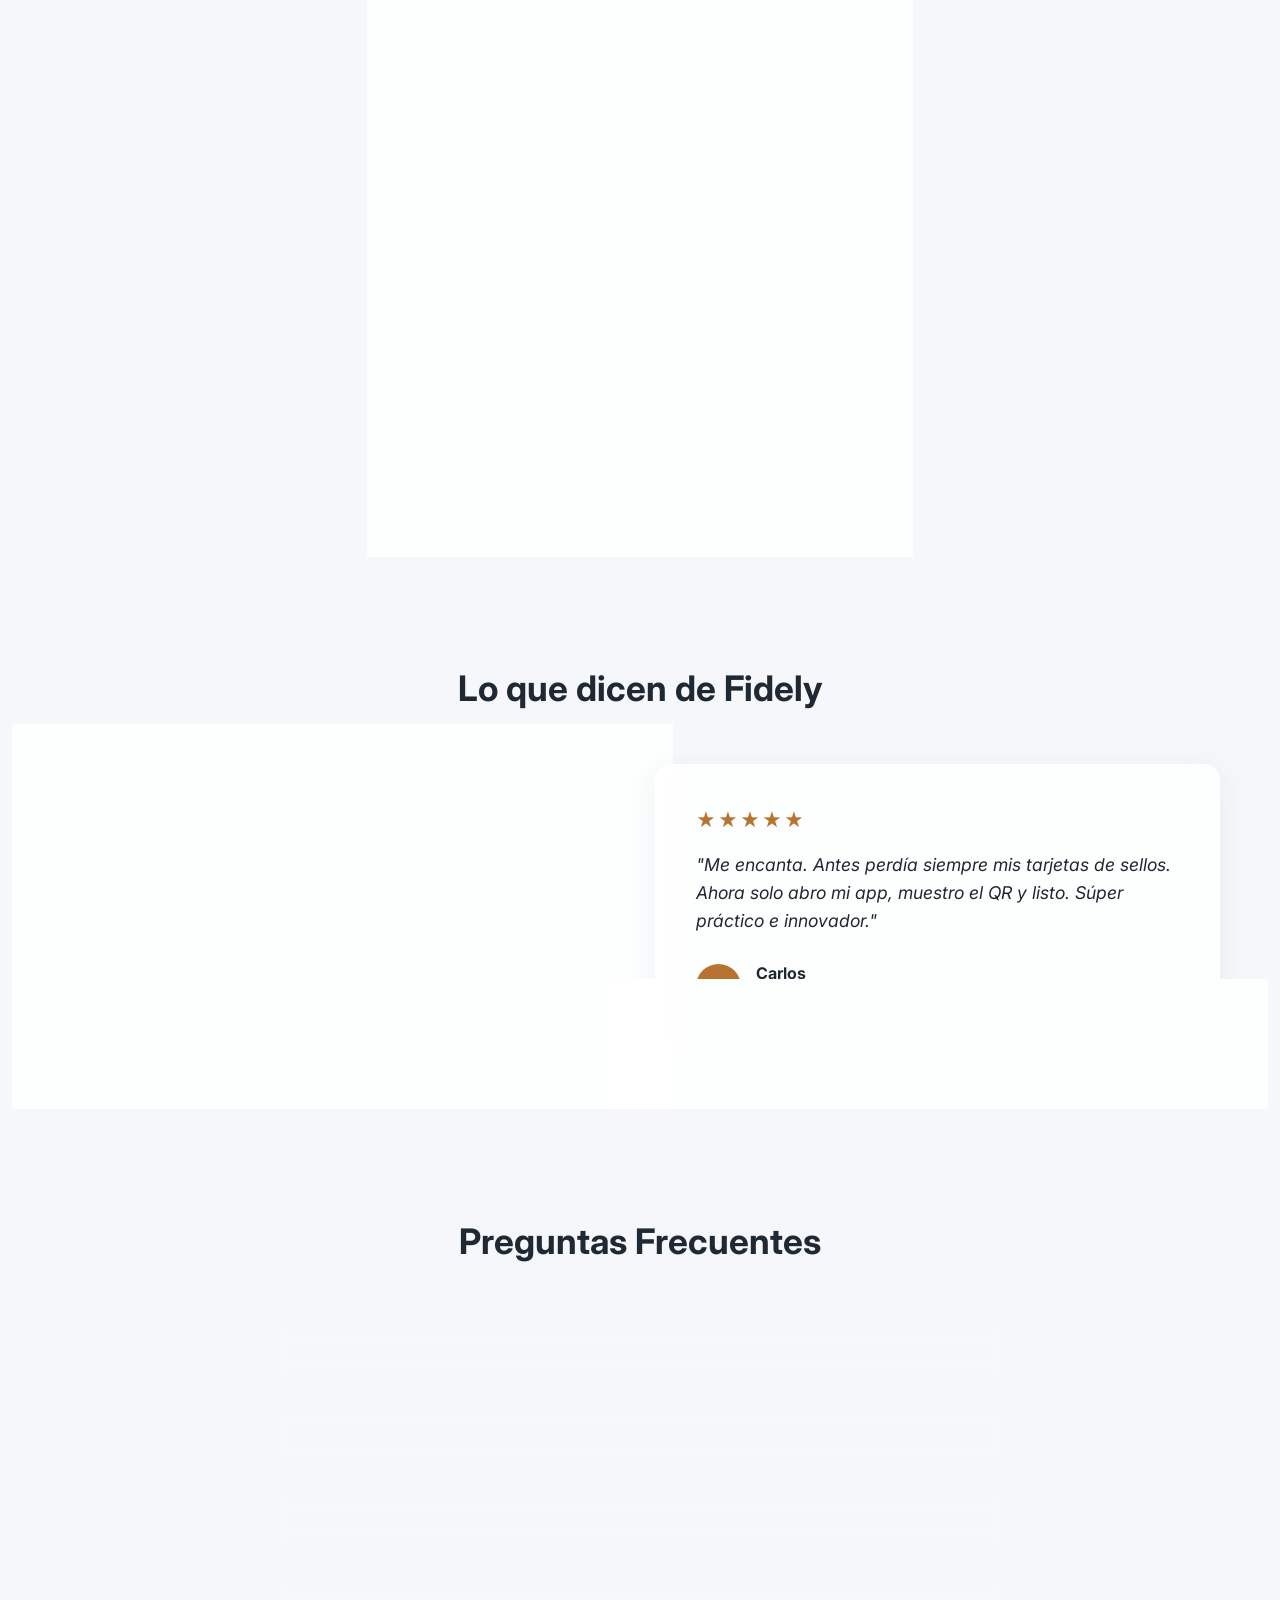
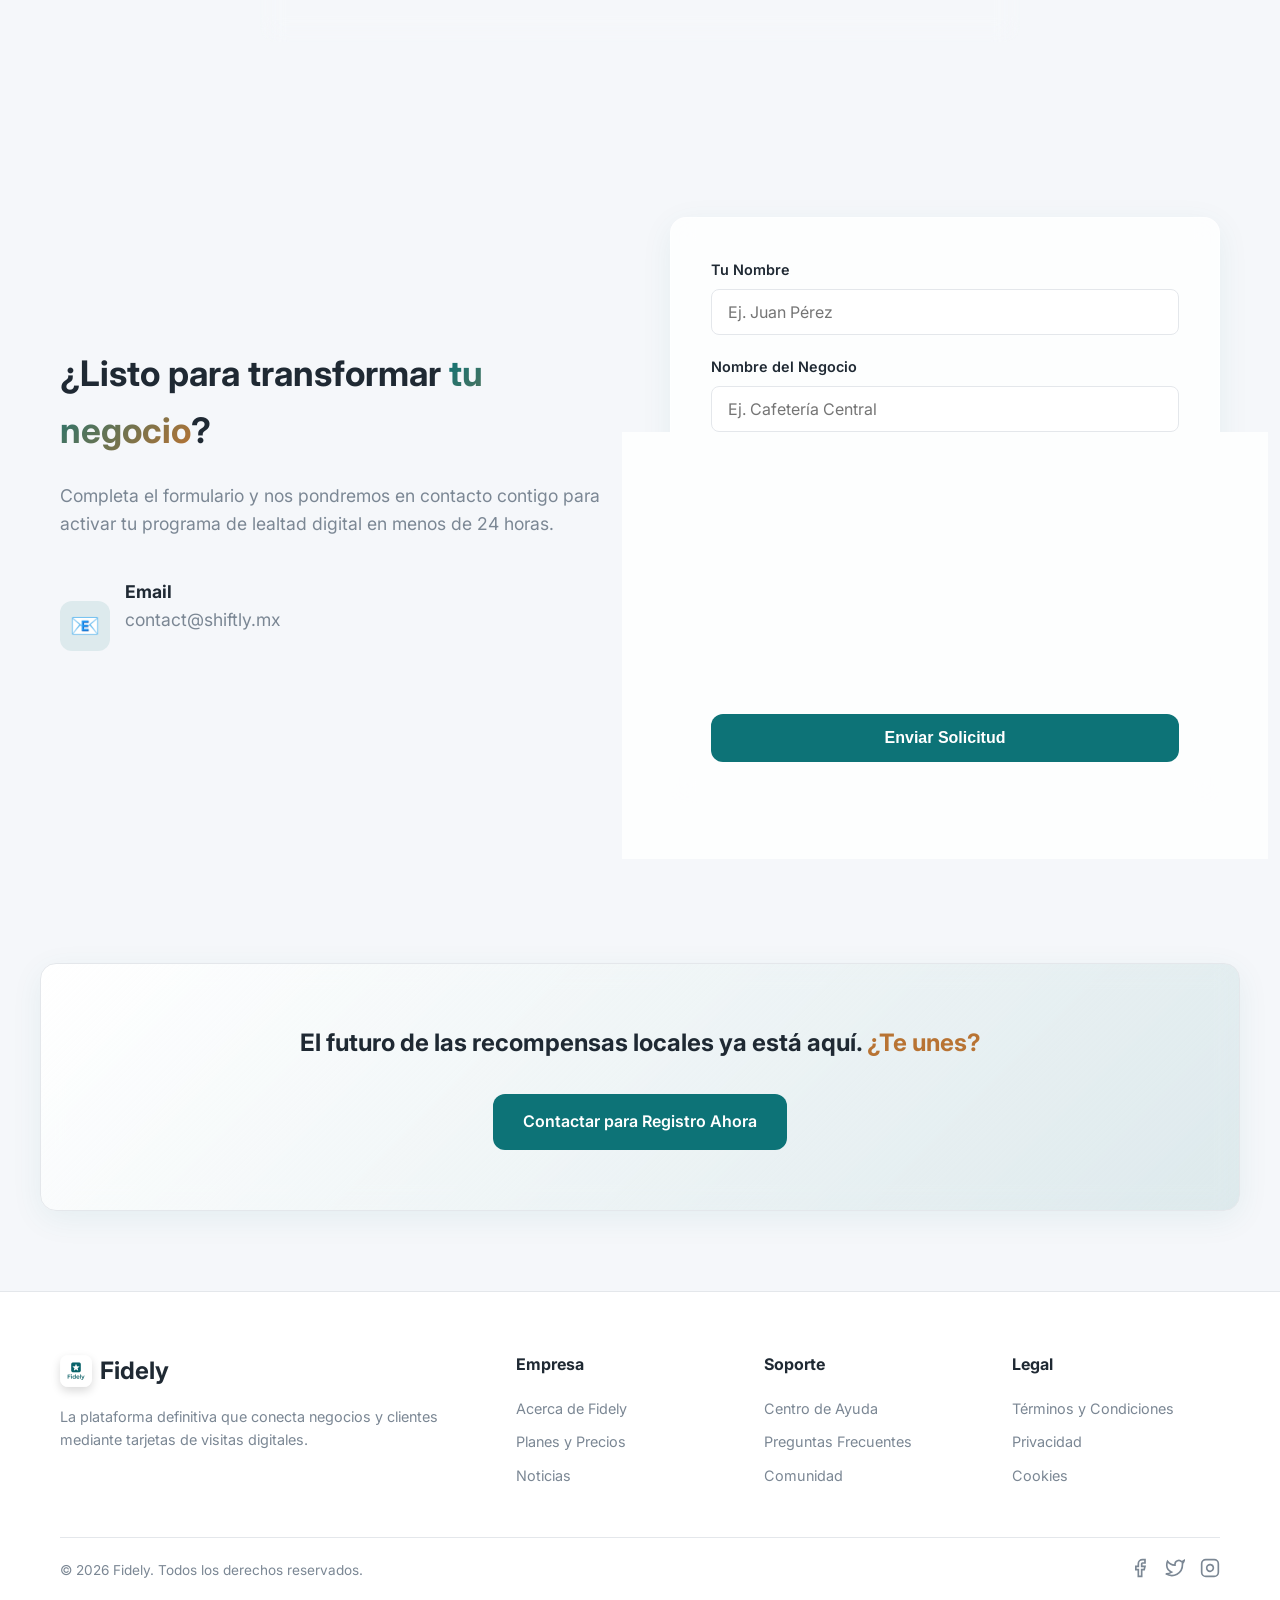
==== commit fc361526: "merge" ====
--- a/index.html
+++ b/index.html
@@ -387,7 +387,7 @@
                 <div class="footer-links">
                     <h4>Soporte</h4>
                     <a href="#">Centro de Ayuda</a>
-                    <a href="#">Contacto</a>
+                    <a href="#como-funciona">Preguntas Frecuentes</a>
                     <a href="#">Comunidad</a>
                 </div>
                 <div class="footer-links">
@@ -410,4 +410,4 @@
 
     <script src="script.js"></script>
 </body>
-</html>
+</html>
--- a/styles.css
+++ b/styles.css
@@ -905,4 +905,4 @@
     .cta-box { padding: 40px 20px; }
     .hero { padding-top: 100px; text-align: center; }
     .hero-cta { justify-content: center; }
-}
+}
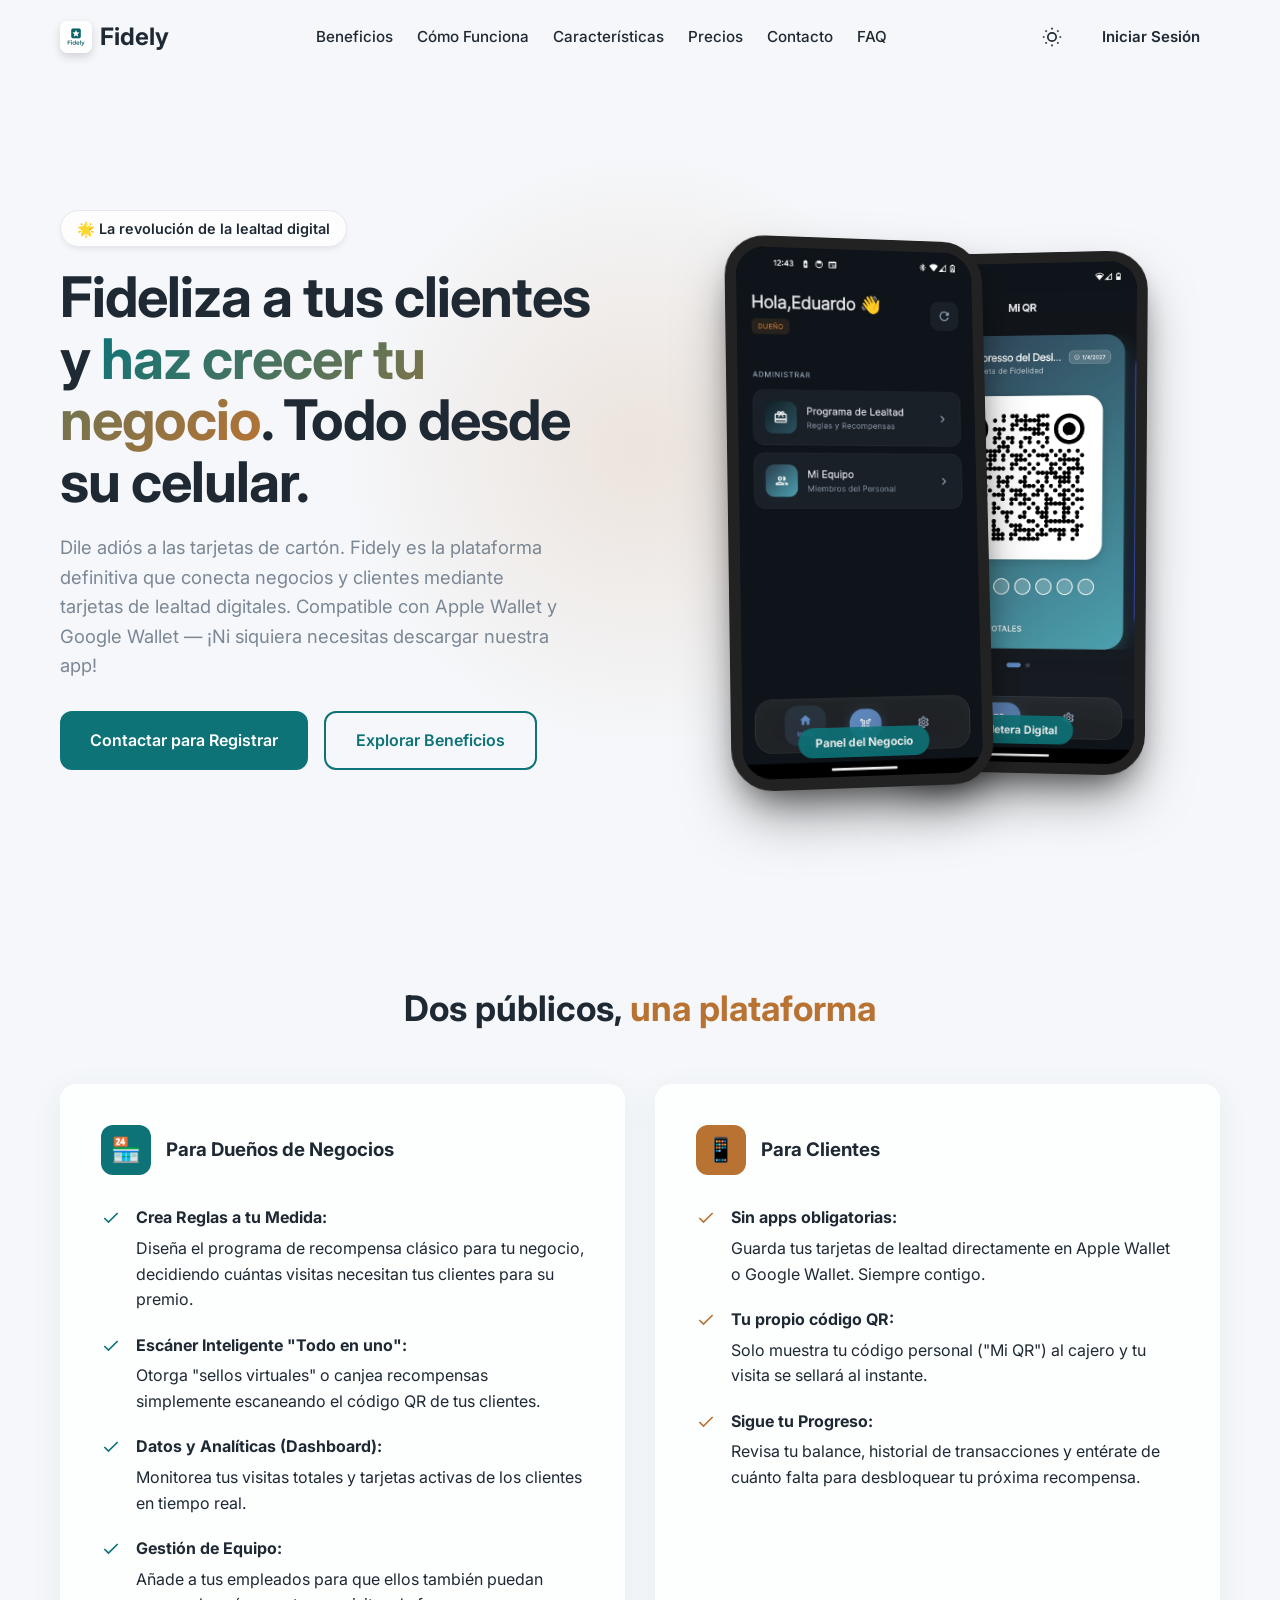
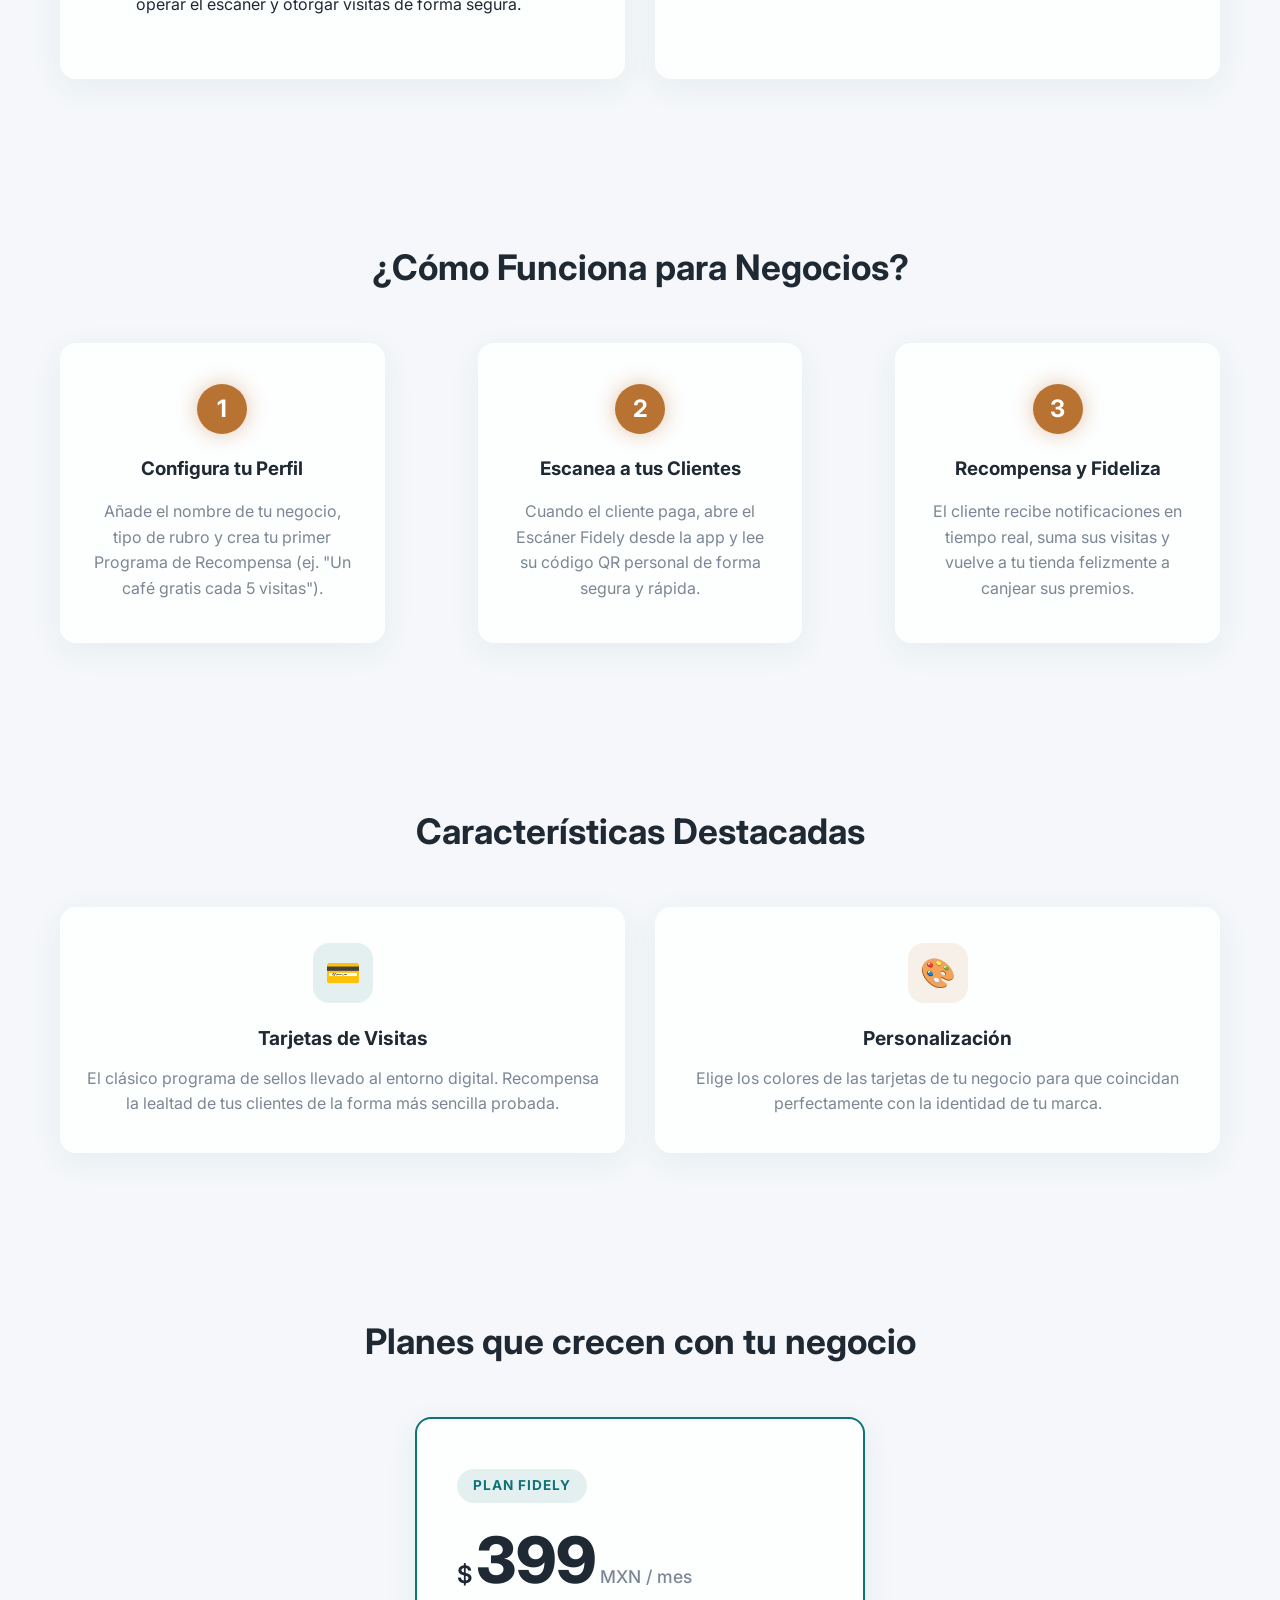
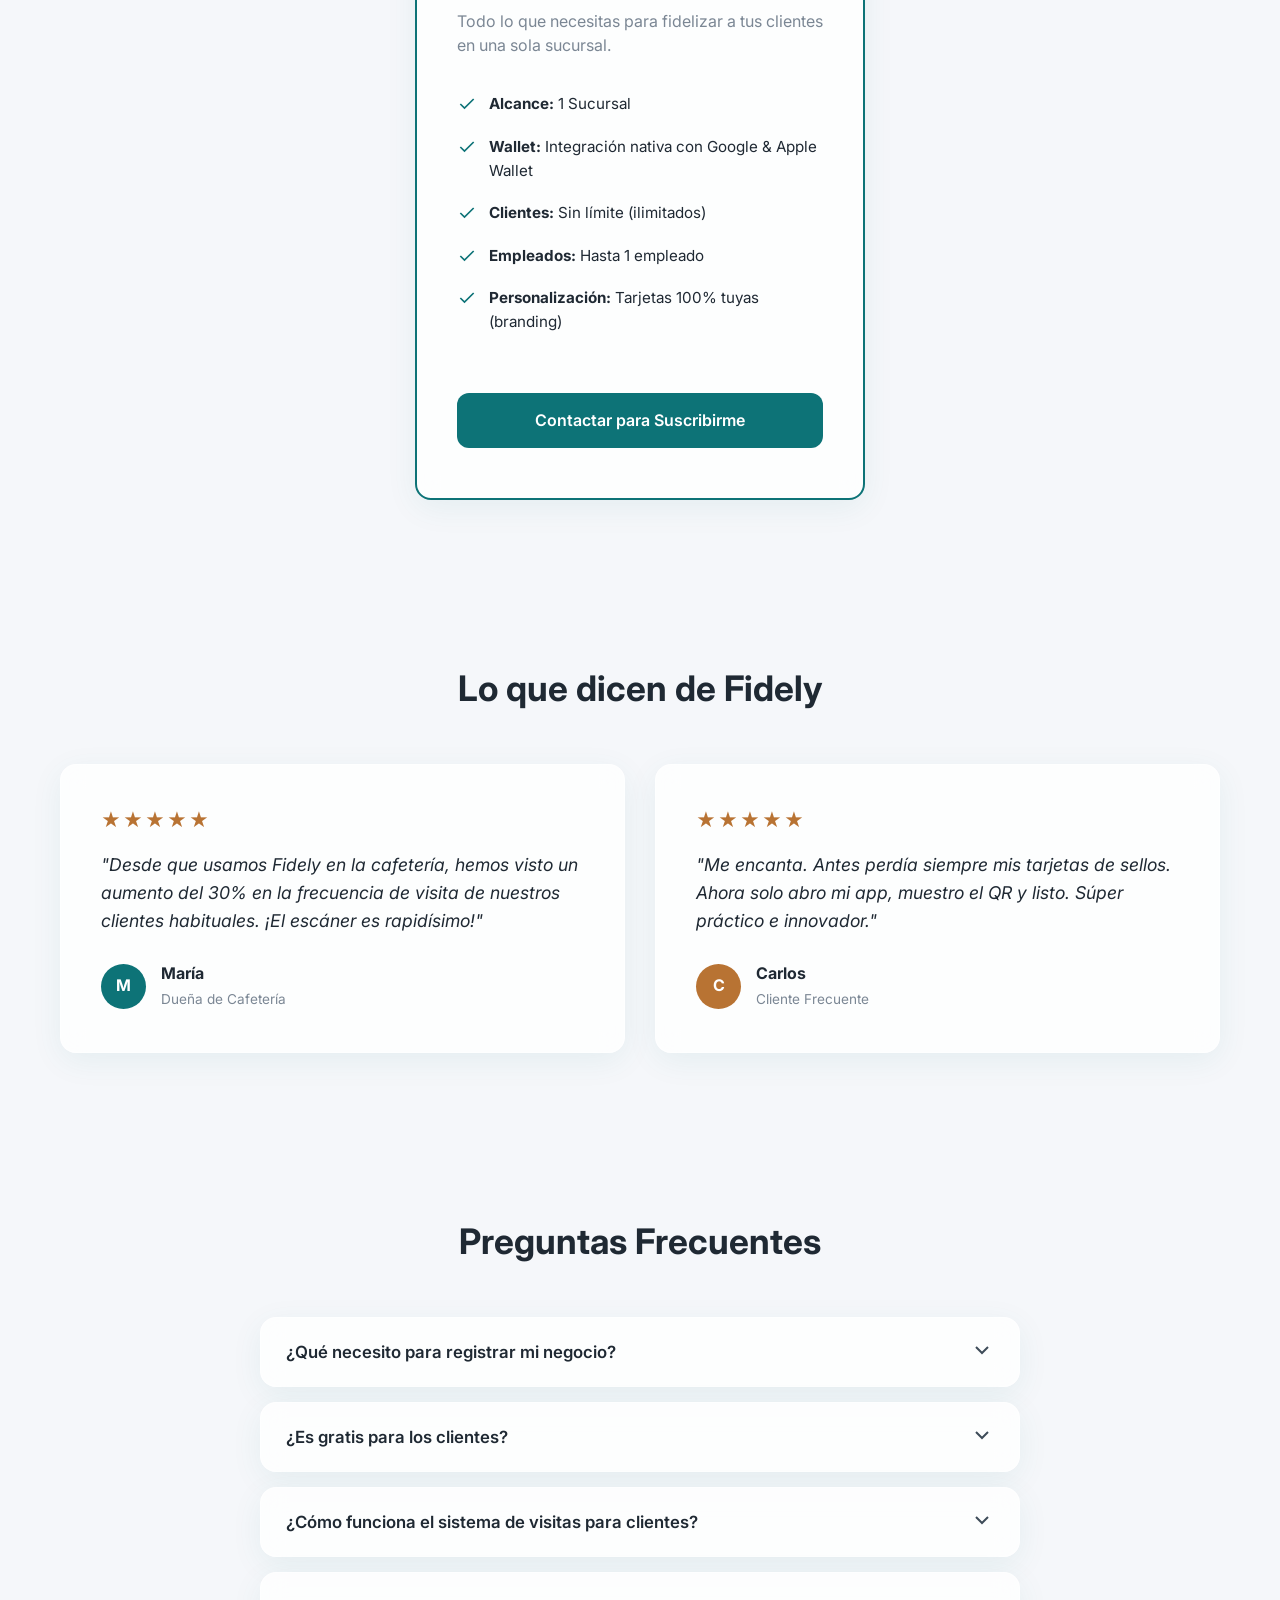
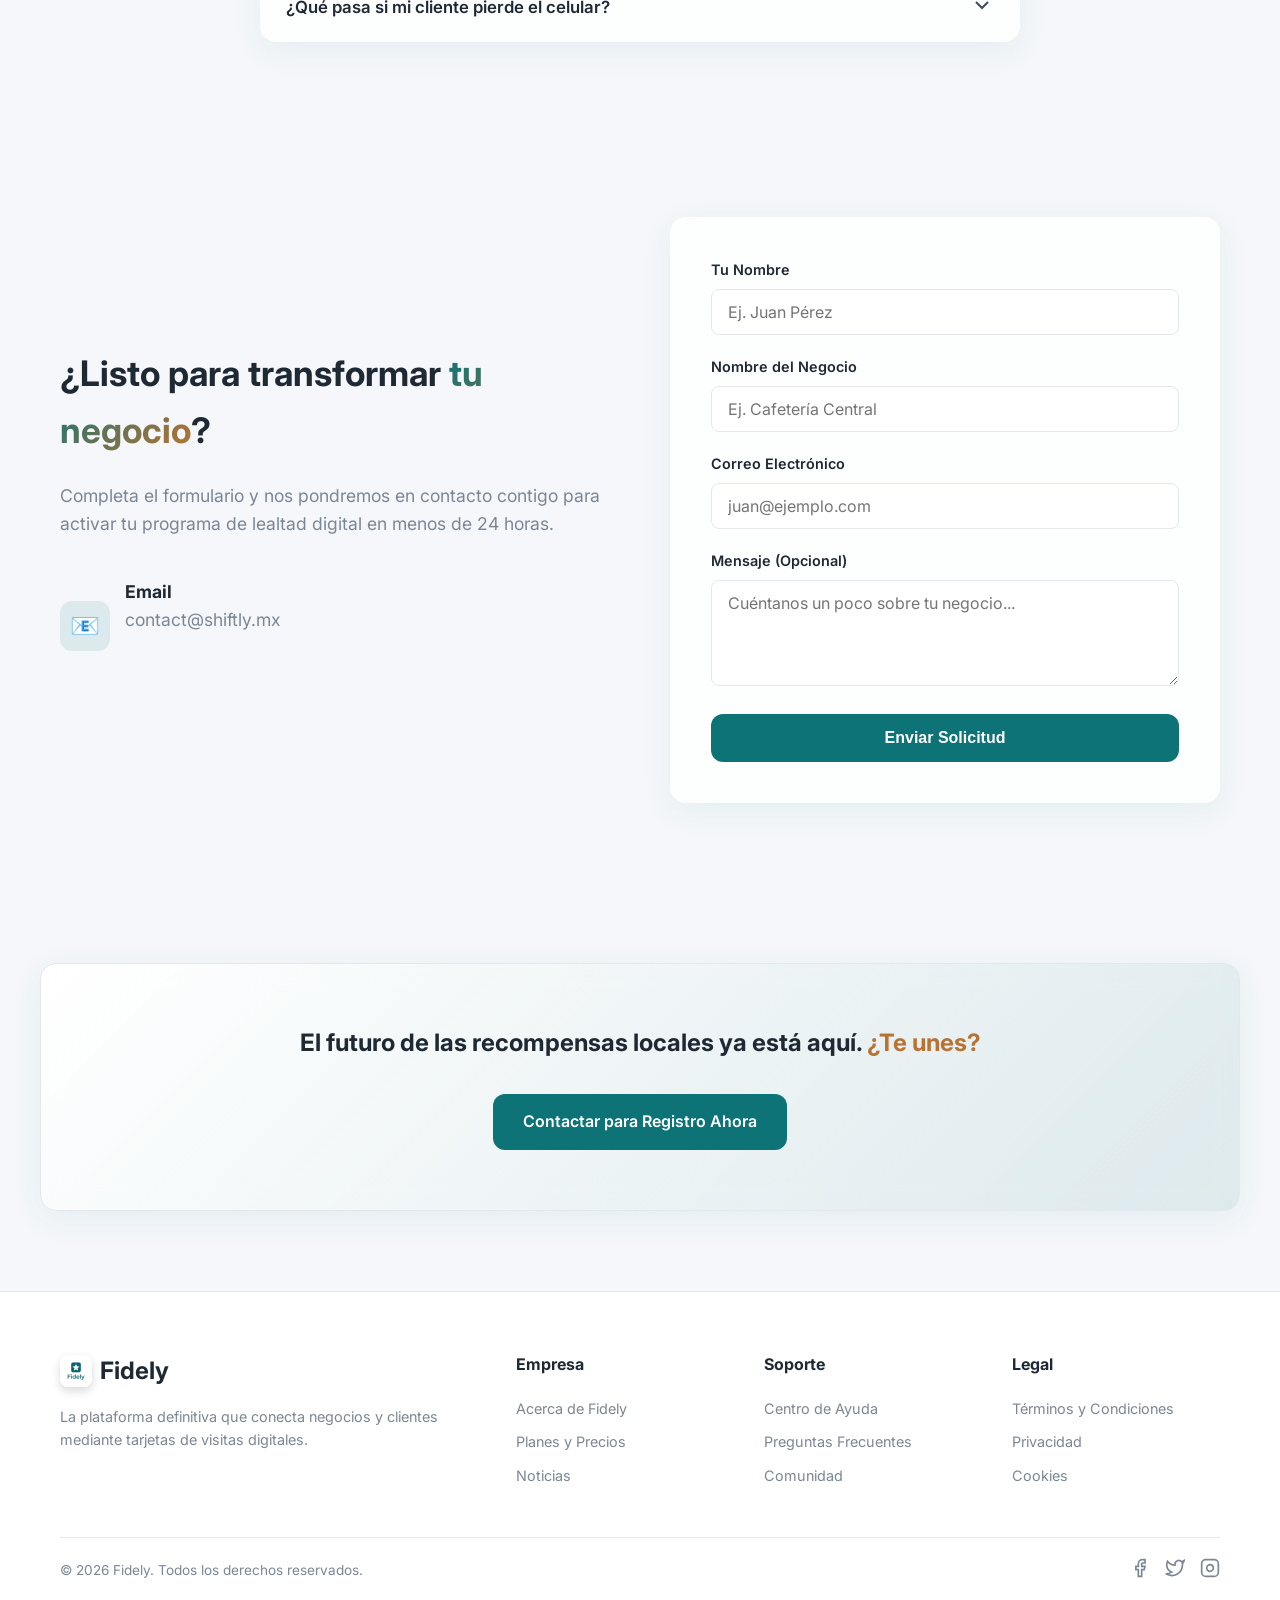
==== commit be1b0b9e: "Descripción de tus cambios" ====
--- a/index.html
+++ b/index.html
@@ -393,7 +393,7 @@
                 <div class="footer-links">
                     <h4>Legal</h4>
                     <a href="#">Términos y Condiciones</a>
-                    <a href="#">Privacidad</a>
+                    <a href="privacy.html">Privacidad</a>
                     <a href="#">Cookies</a>
                 </div>
             </div>
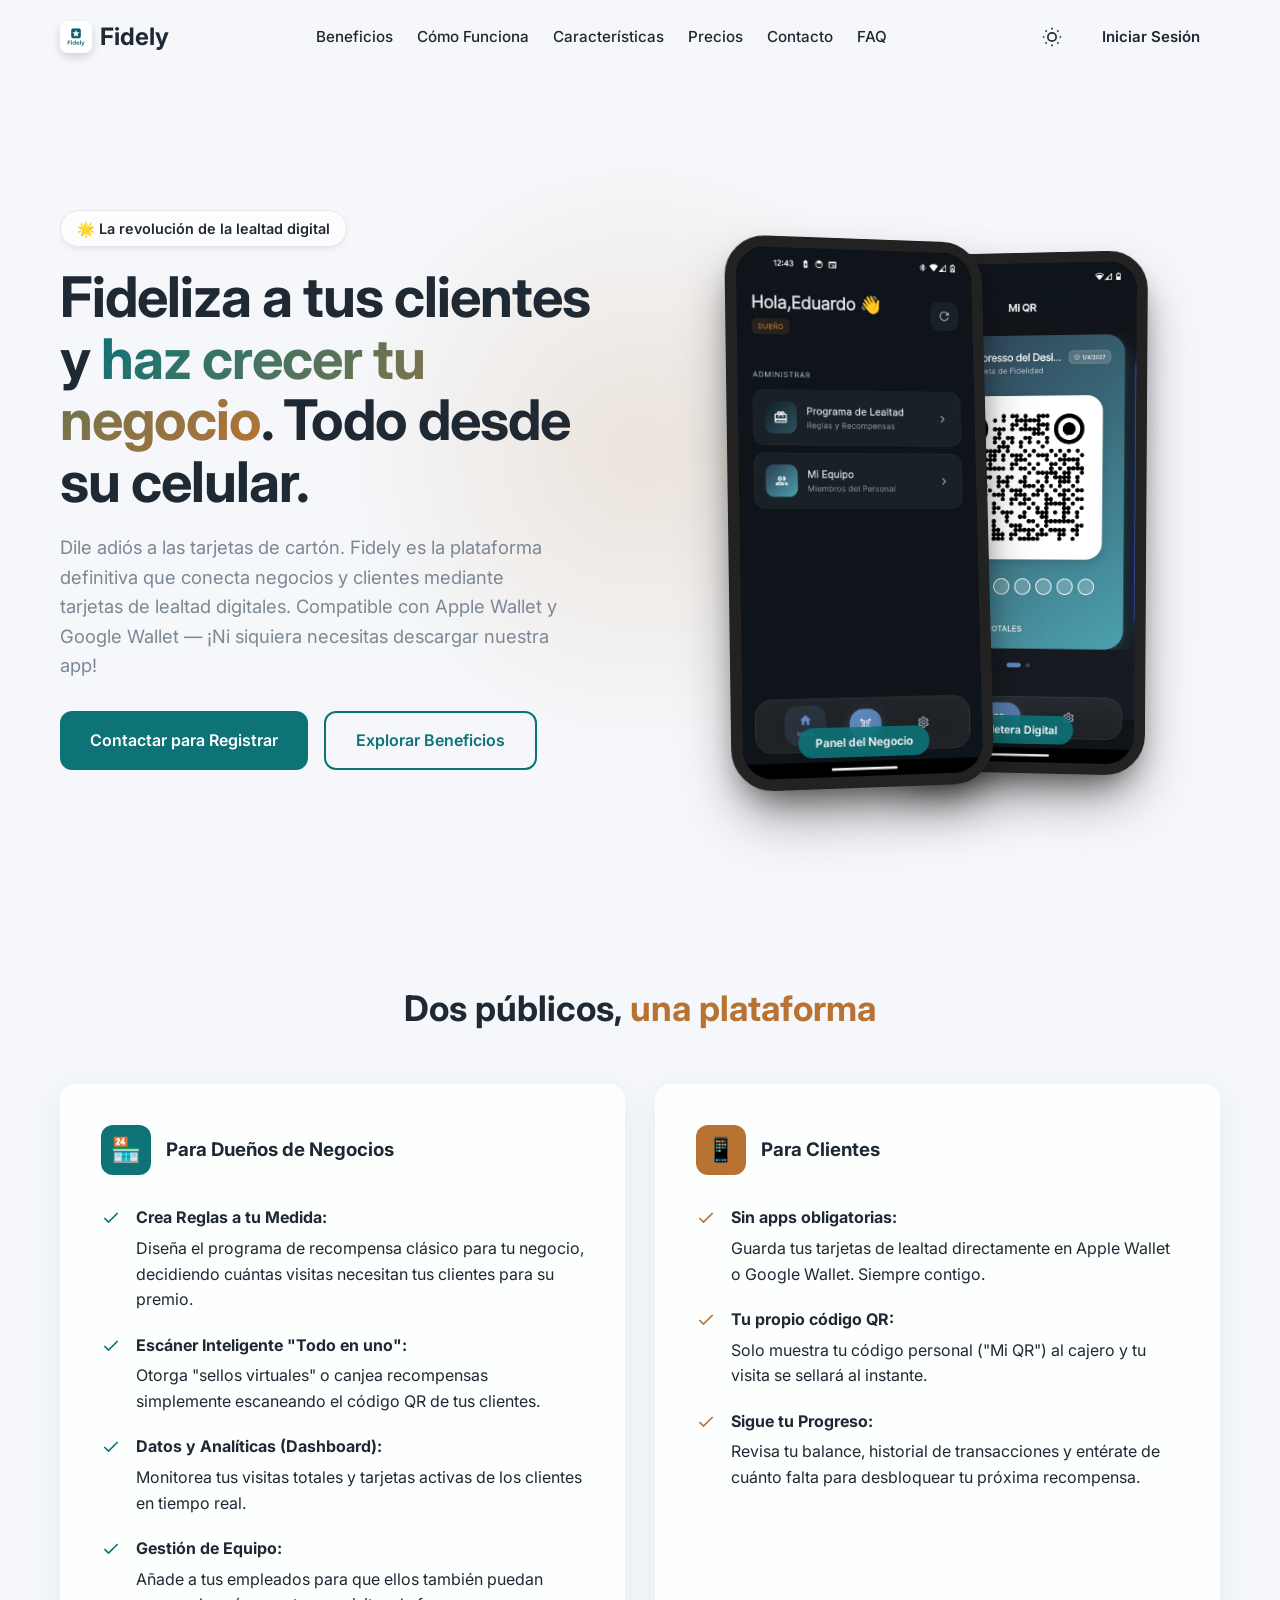
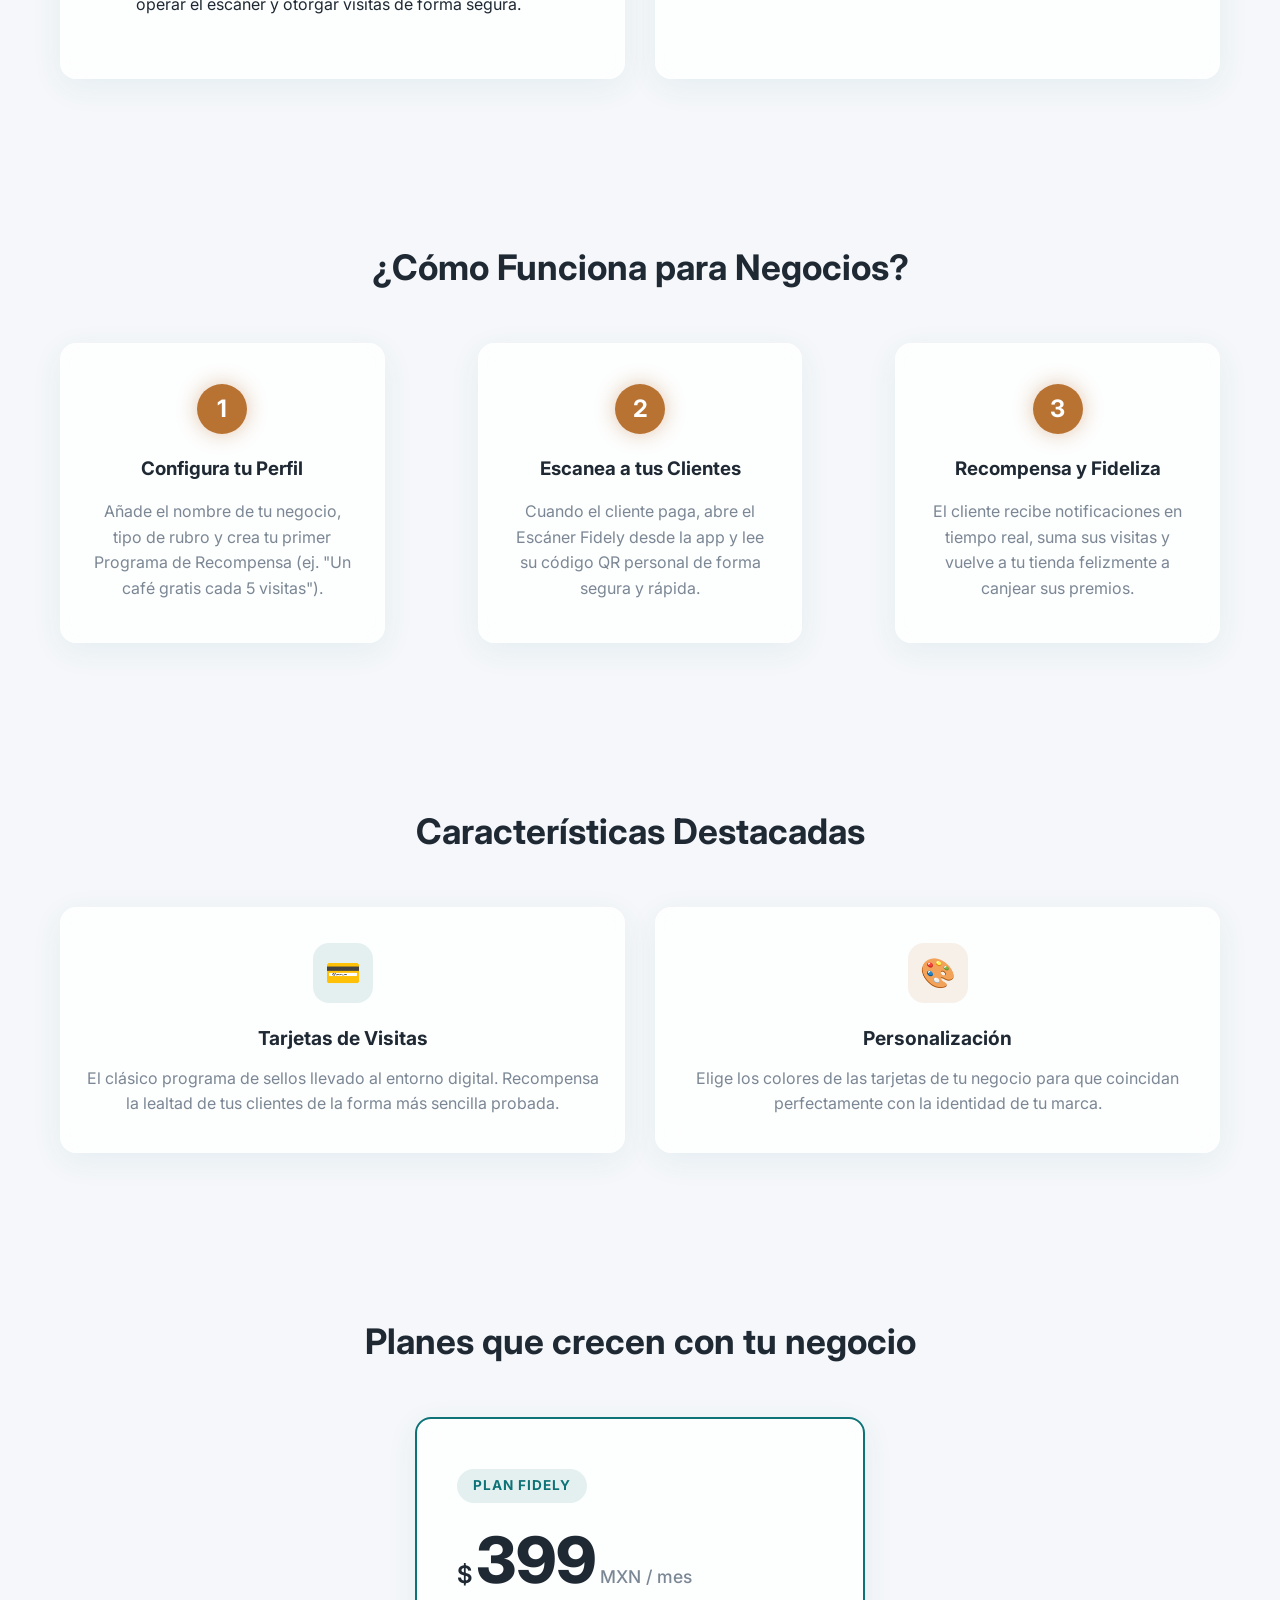
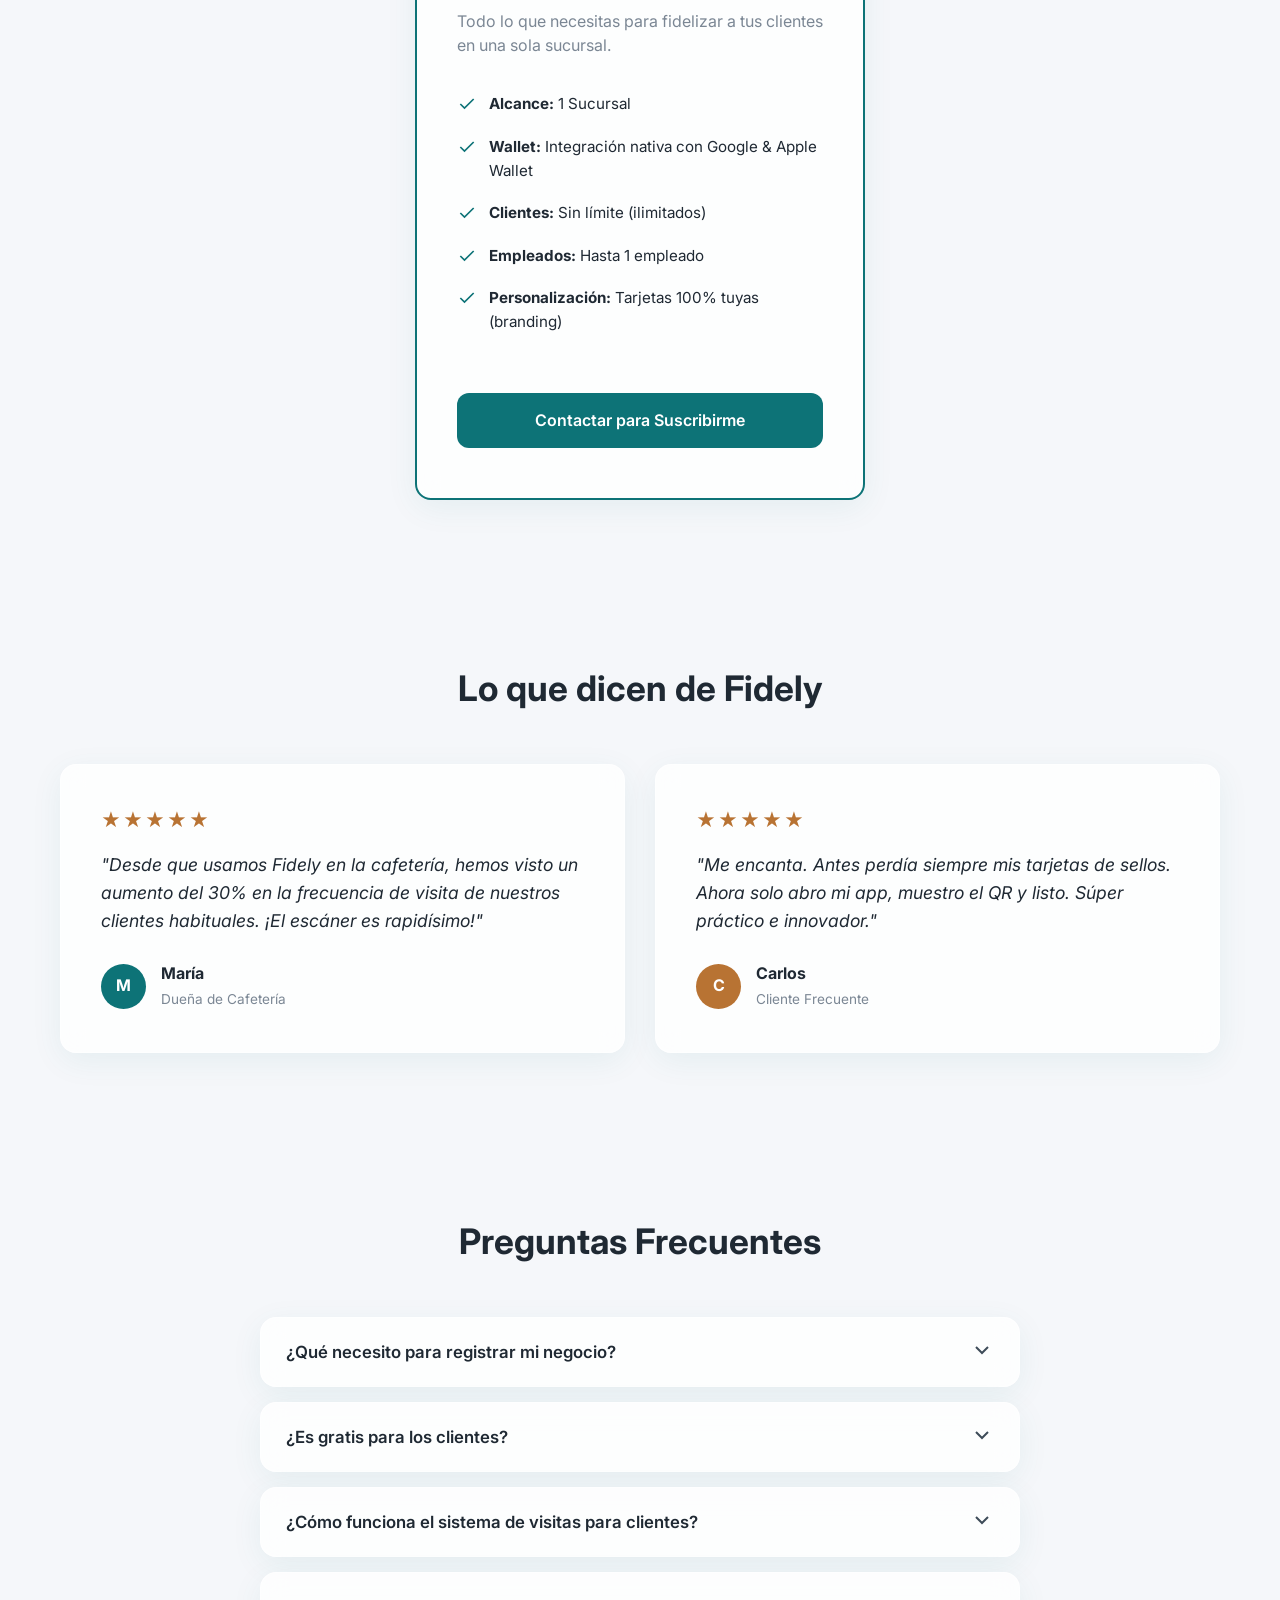
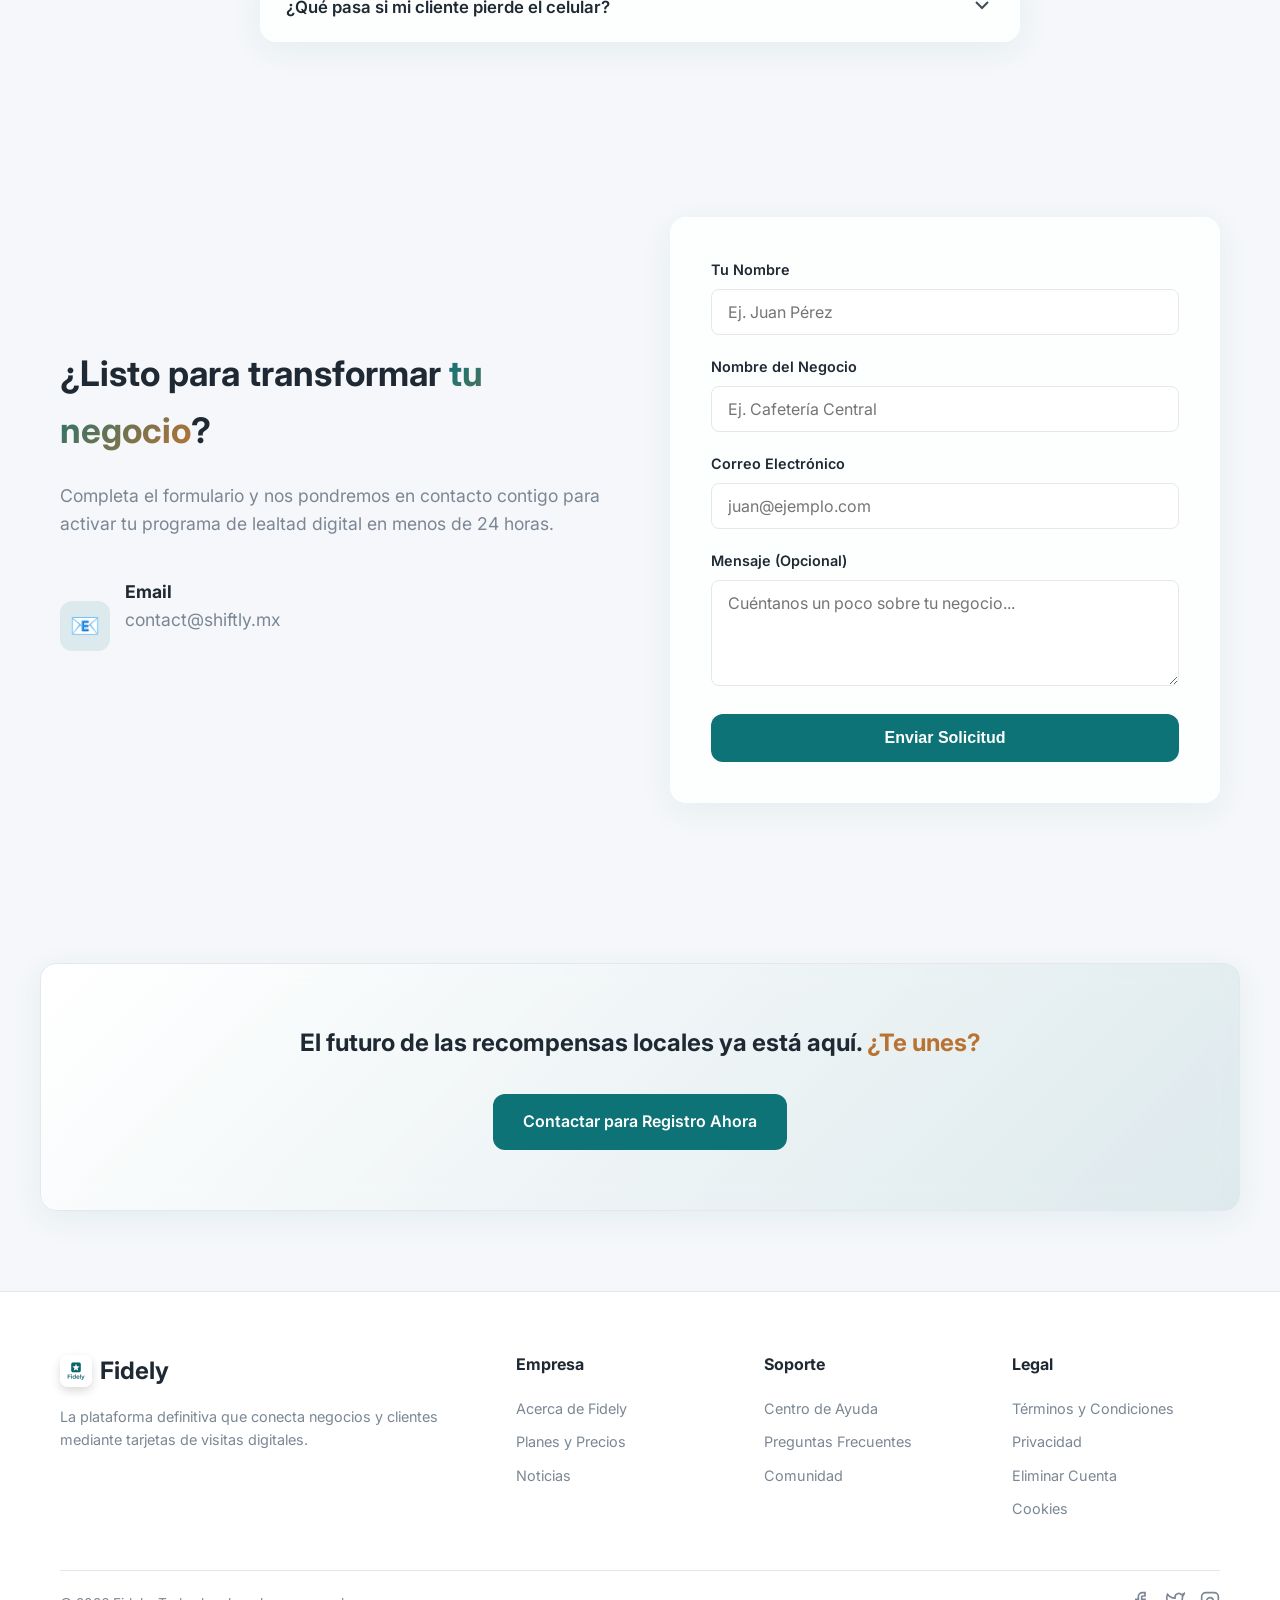
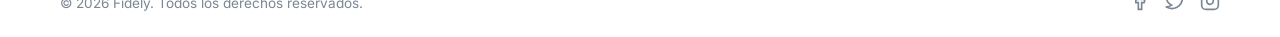
==== commit 49be6349: "feat: add account deletion instructions page for Google Play compliance" ====
--- a/index.html
+++ b/index.html
@@ -394,6 +394,7 @@
                     <h4>Legal</h4>
                     <a href="#">Términos y Condiciones</a>
                     <a href="privacy.html">Privacidad</a>
+                    <a href="delete-account.html">Eliminar Cuenta</a>
                     <a href="#">Cookies</a>
                 </div>
             </div>
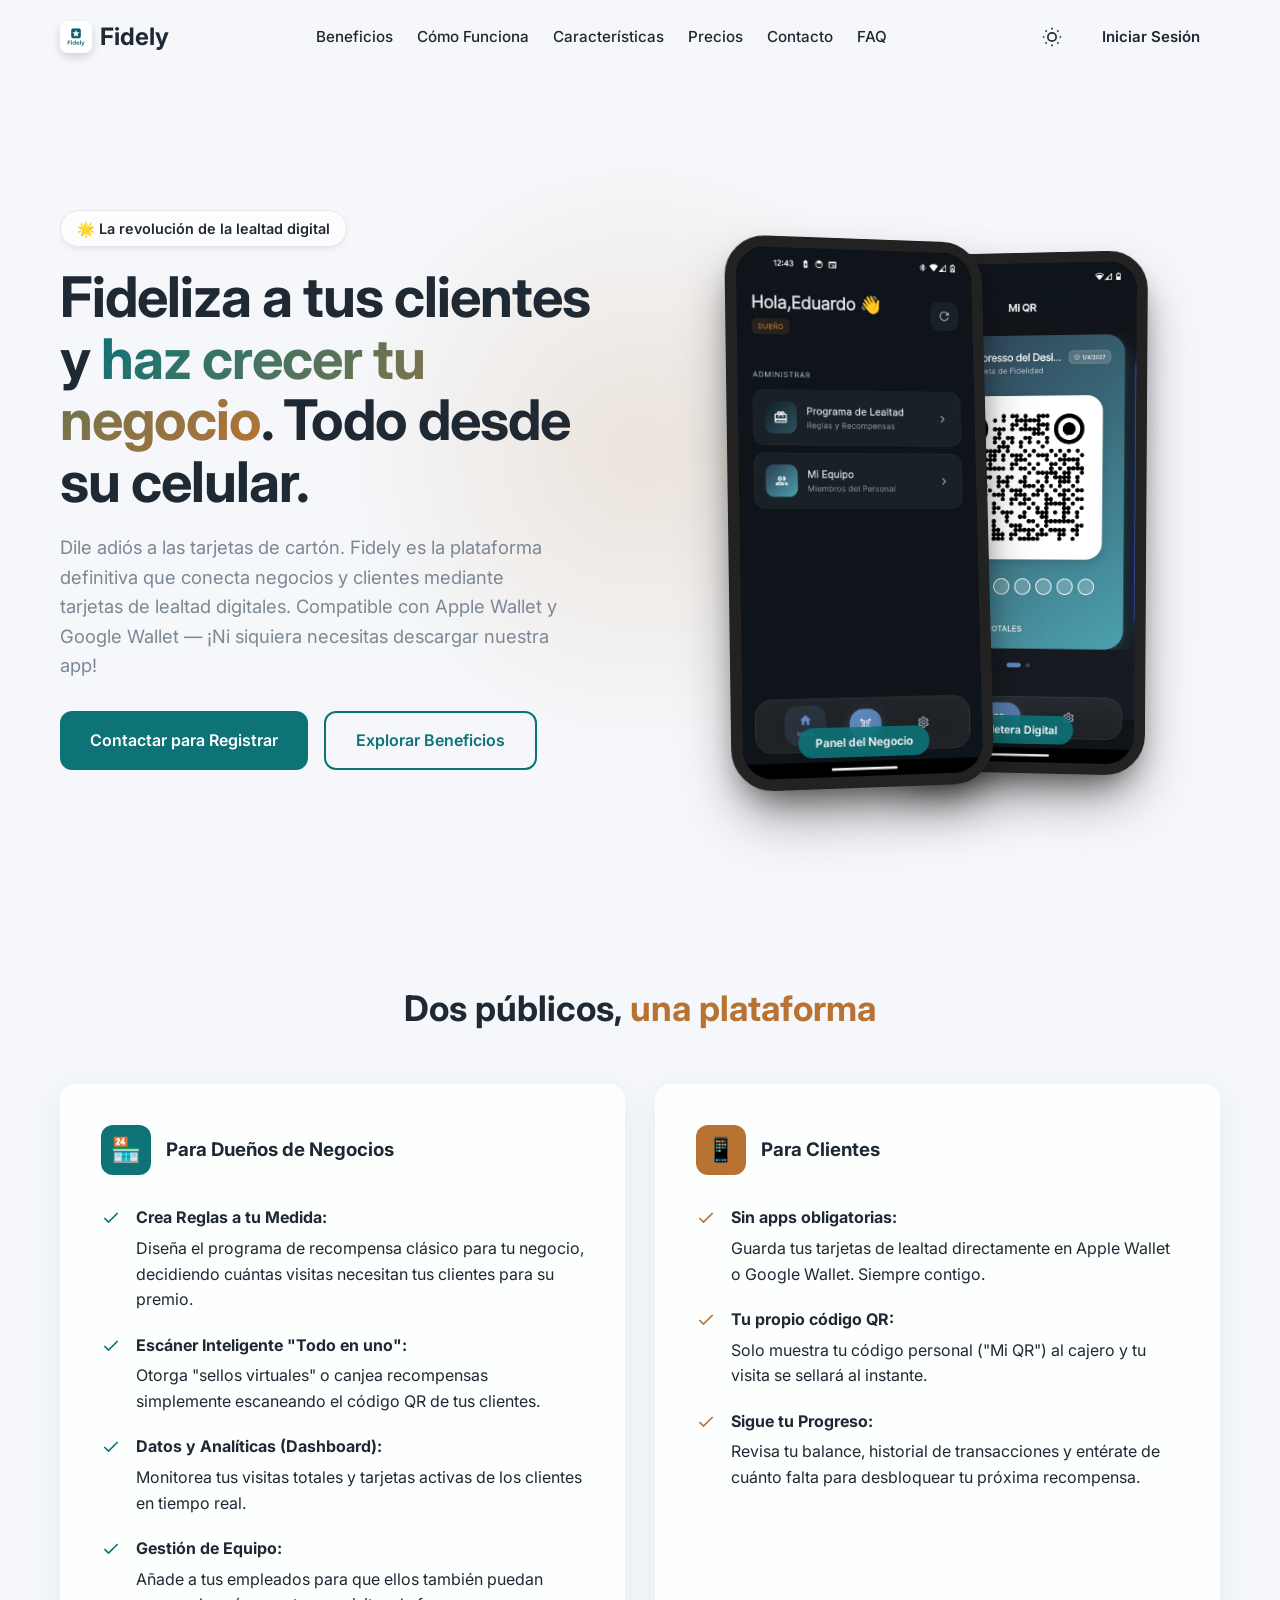
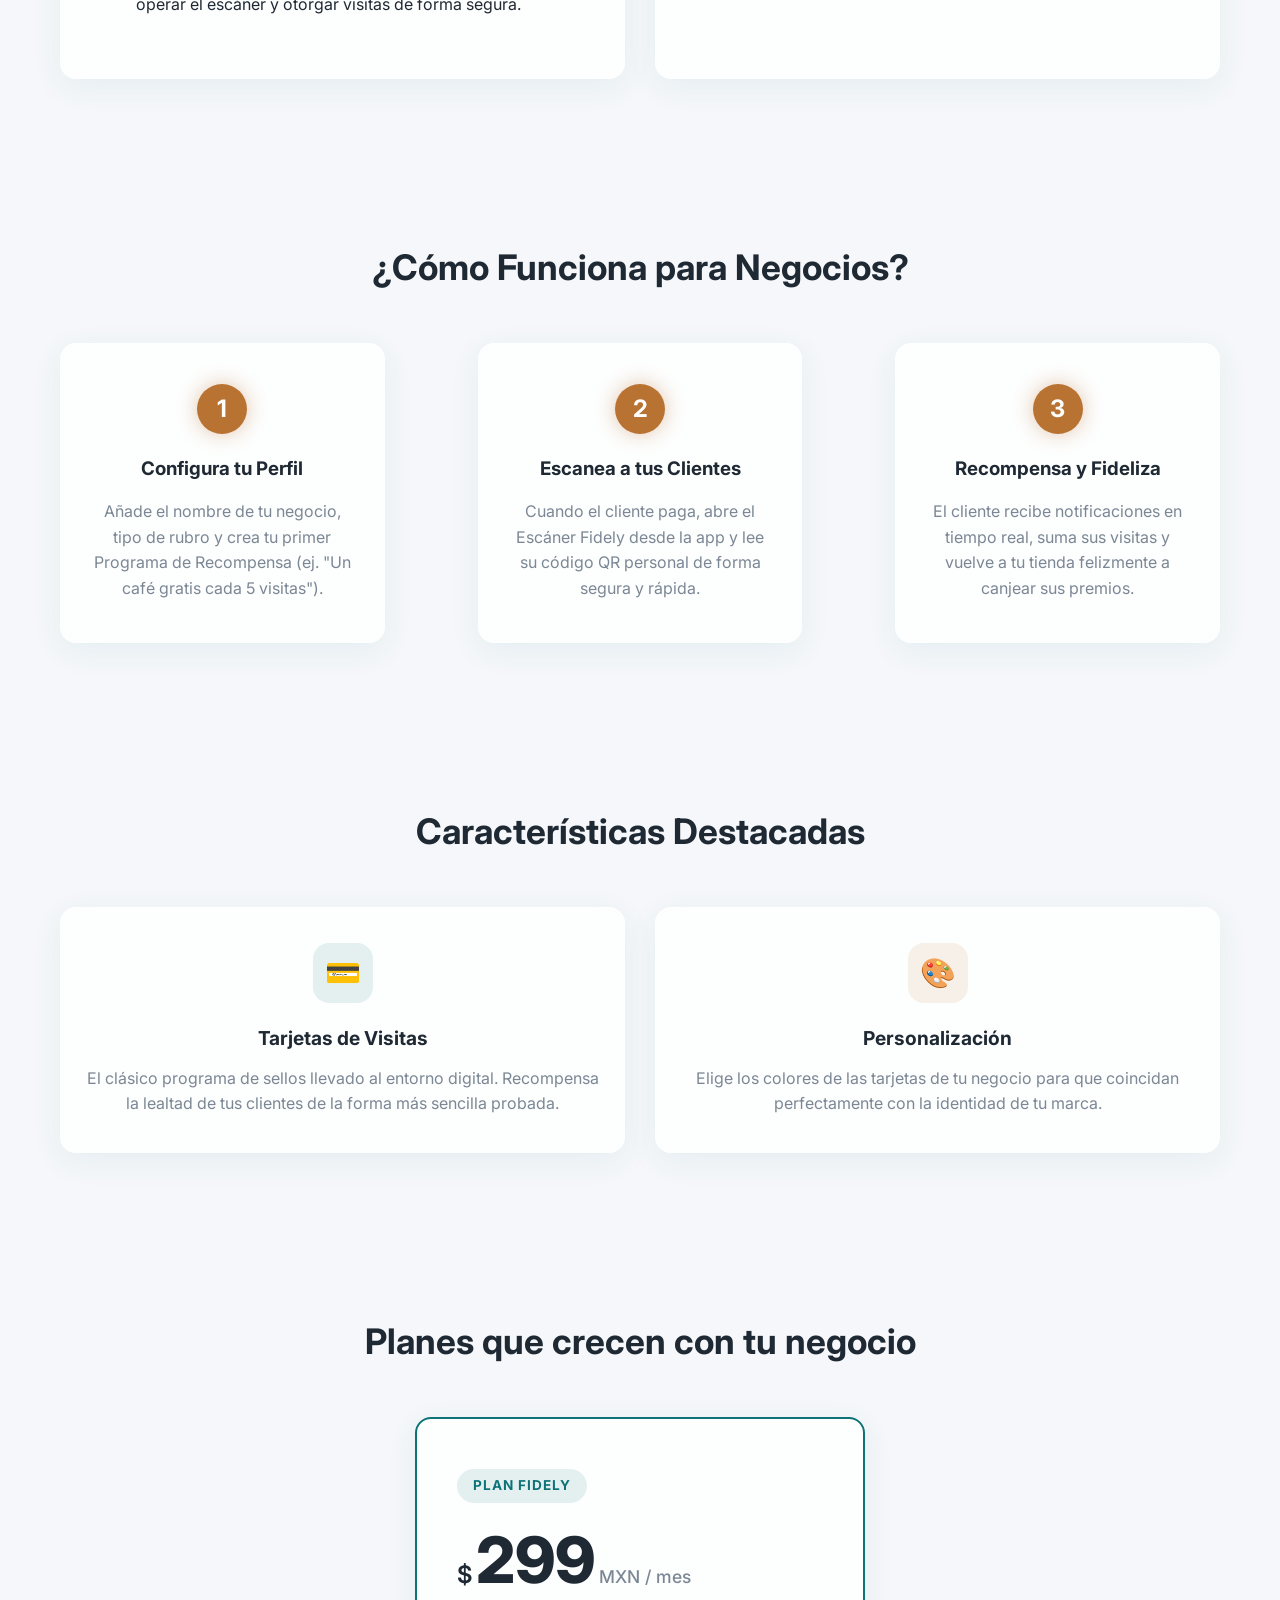
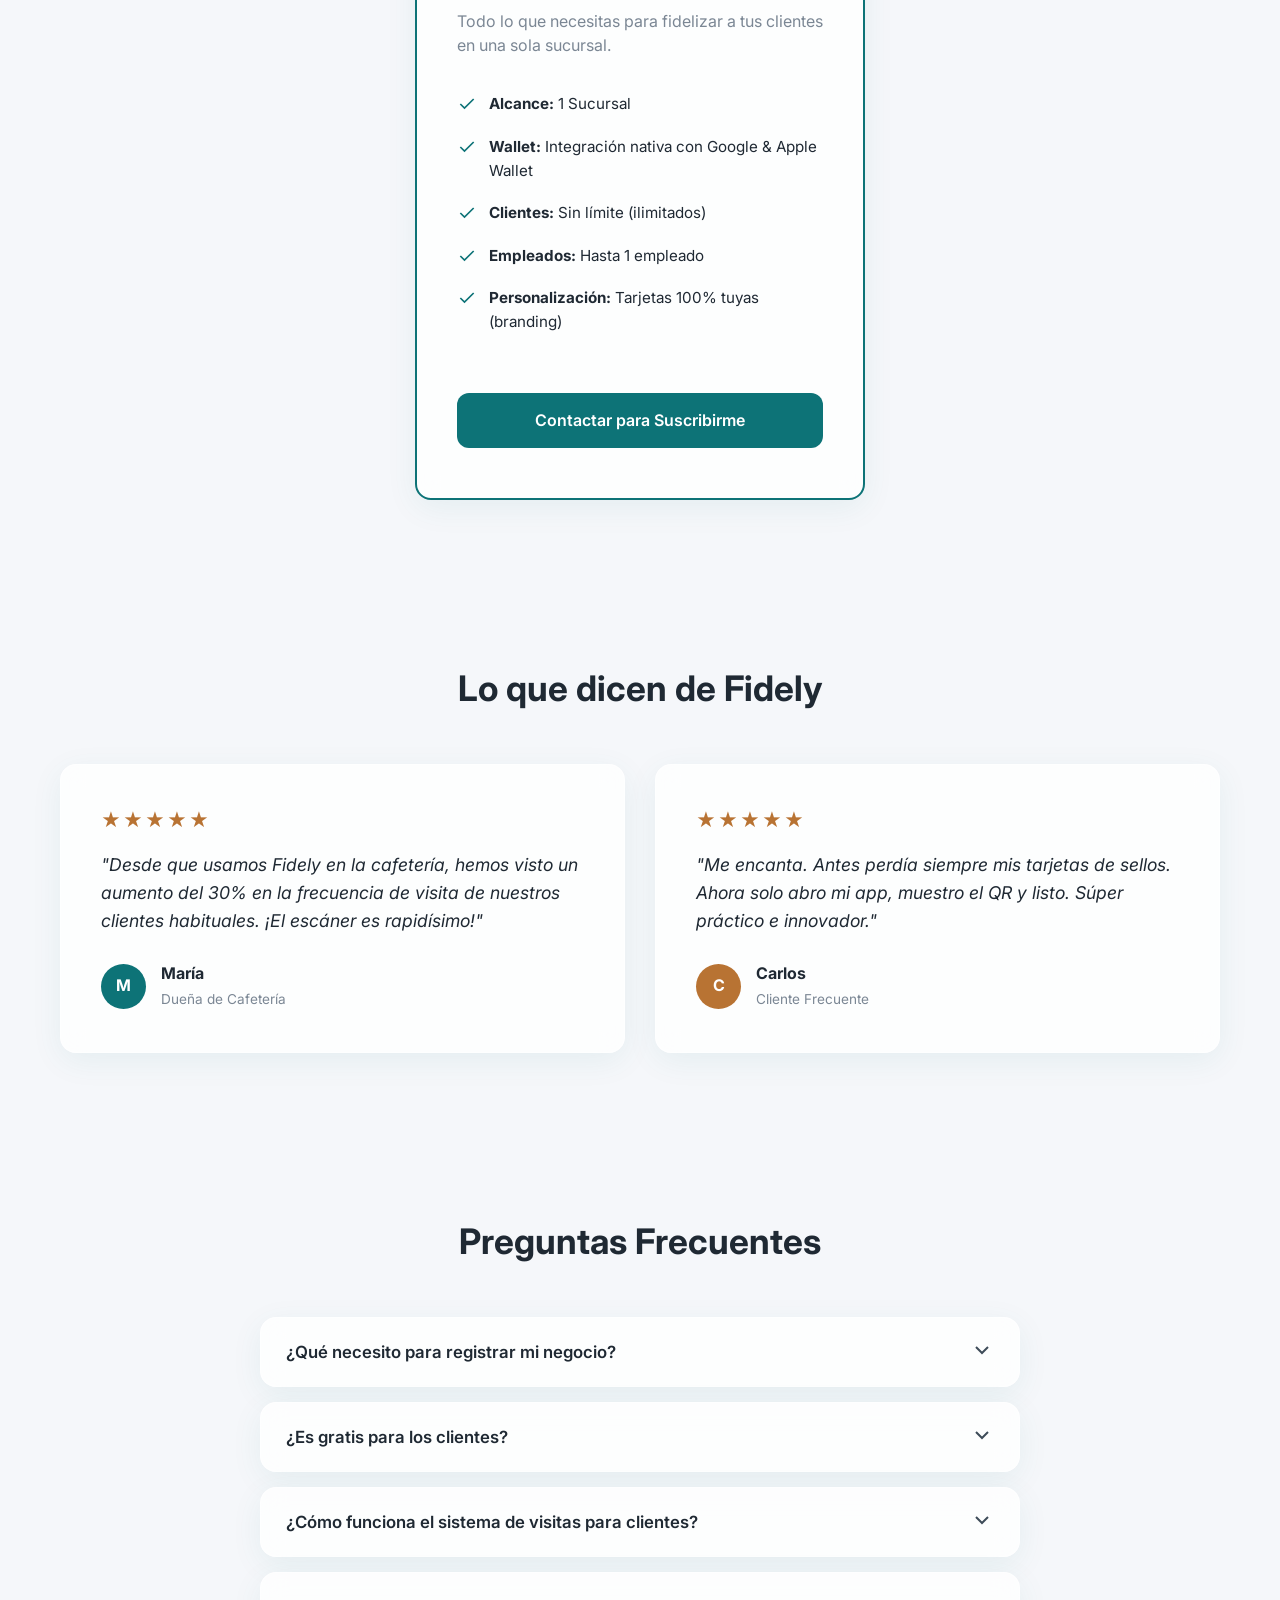
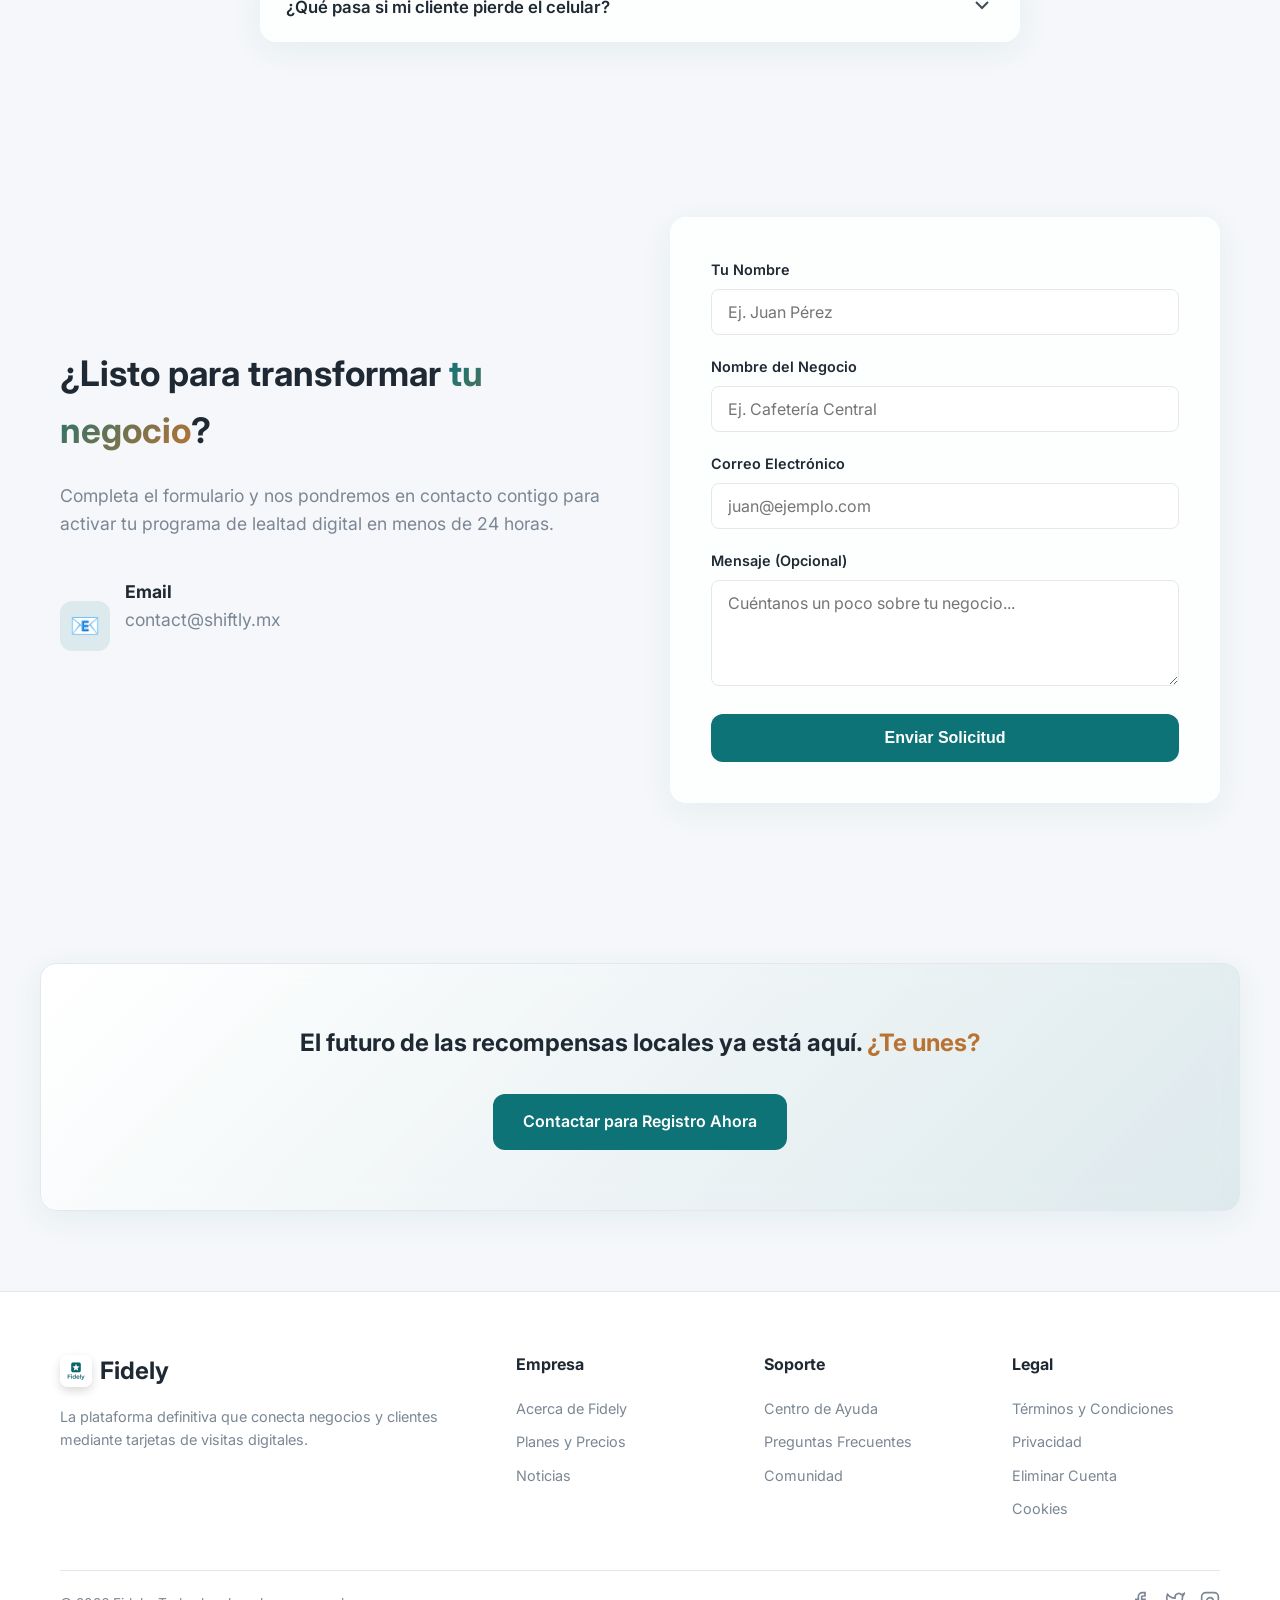
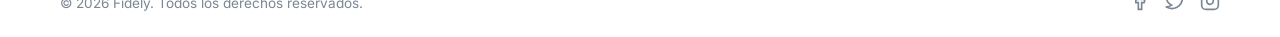
==== commit 3f2aa413: "fix: update Plan Fidely price from 399 to 299 MXN" ====
--- a/index.html
+++ b/index.html
@@ -196,7 +196,7 @@
                             <span class="plan-badge">Plan Fidely</span>
                             <div class="price">
                                 <span class="currency">$</span>
-                                <span class="amount">399</span>
+                                <span class="amount">299</span>
                                 <span class="period">MXN / mes</span>
                             </div>
                             <p class="plan-desc">Todo lo que necesitas para fidelizar a tus clientes en una sola sucursal.</p>
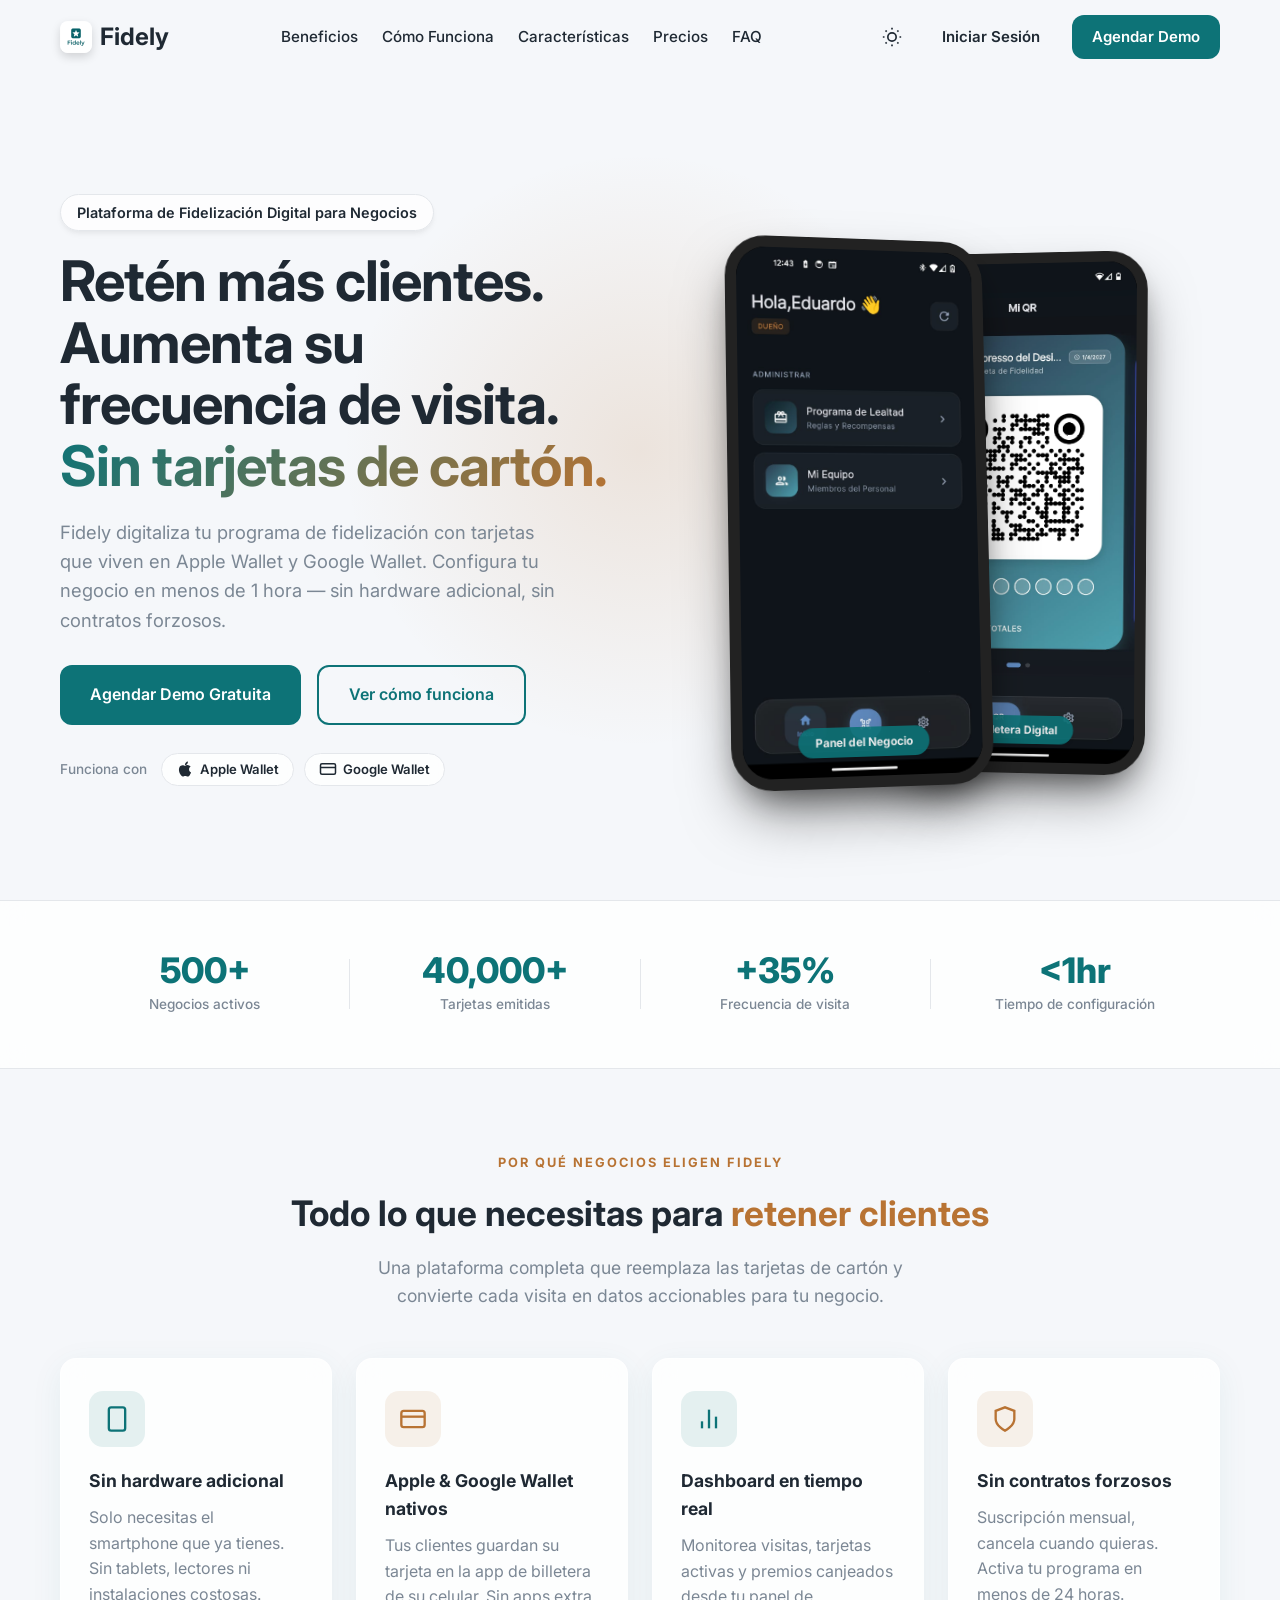
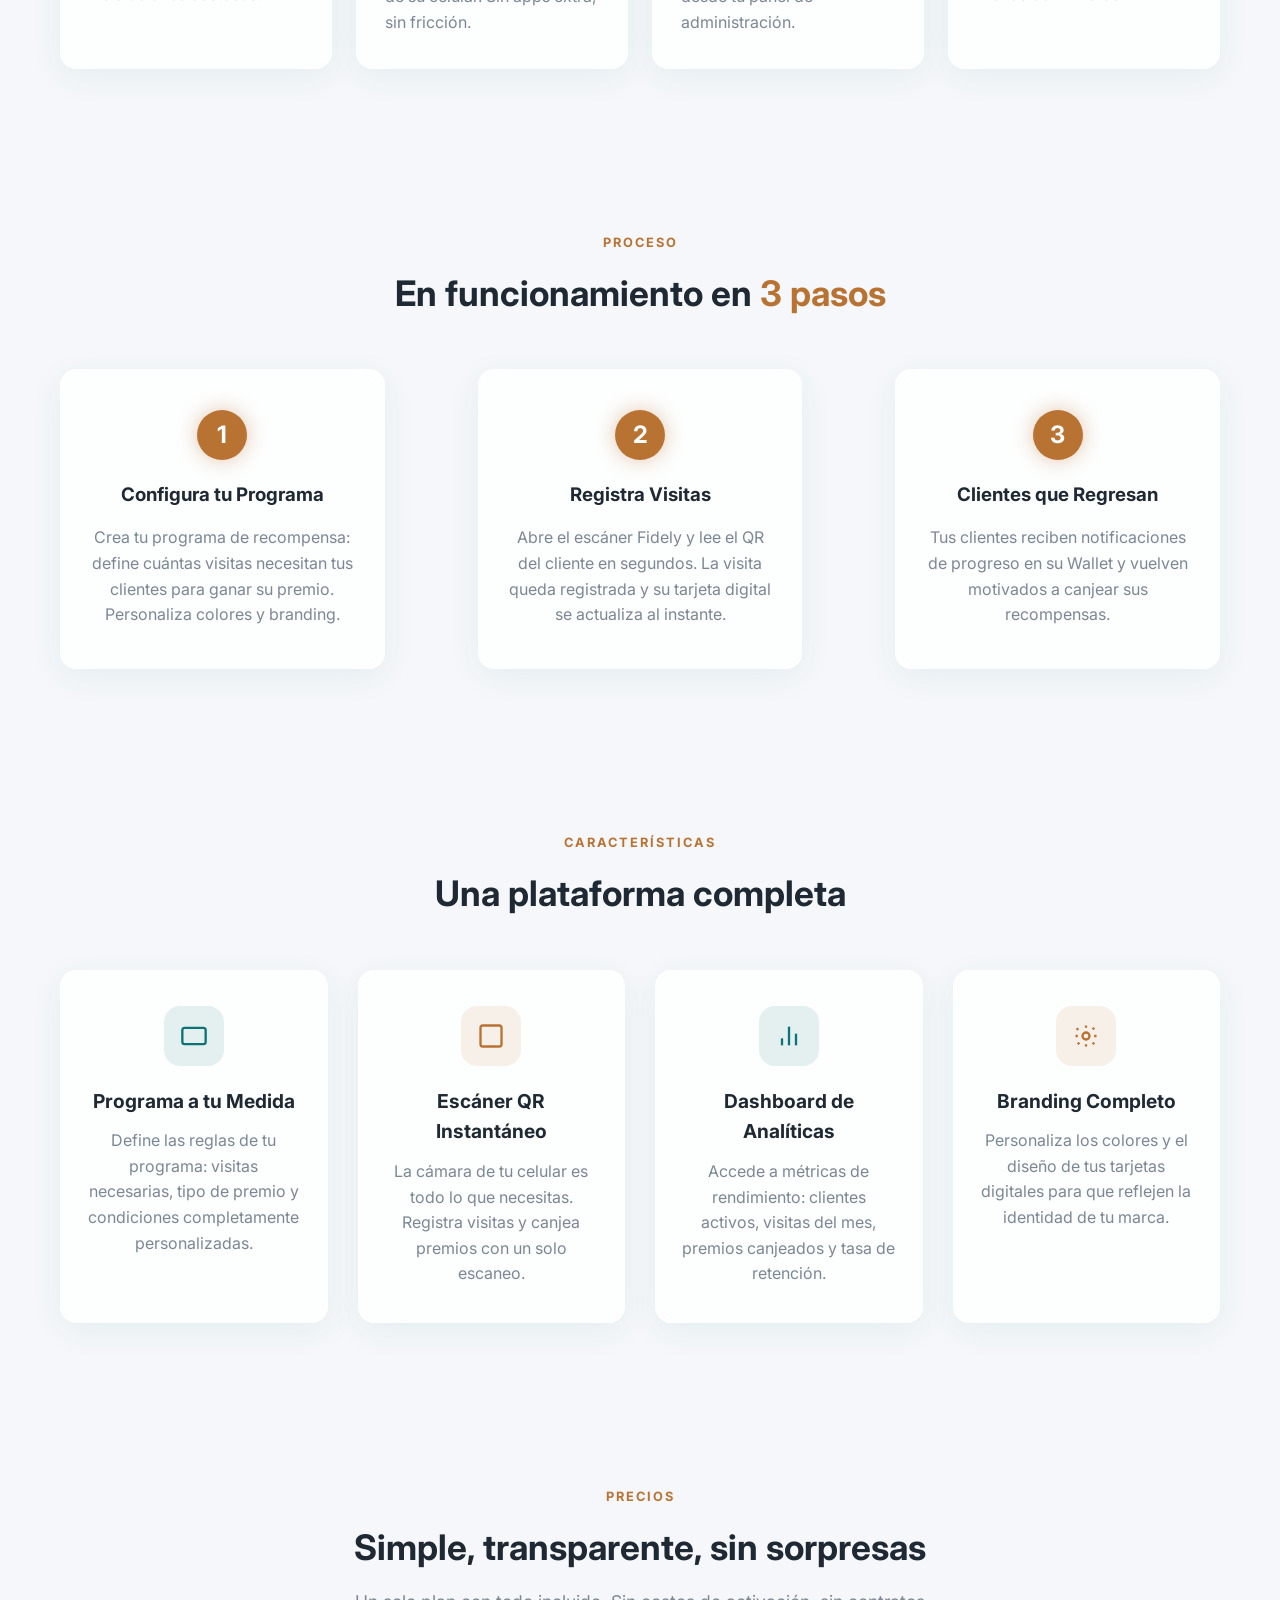
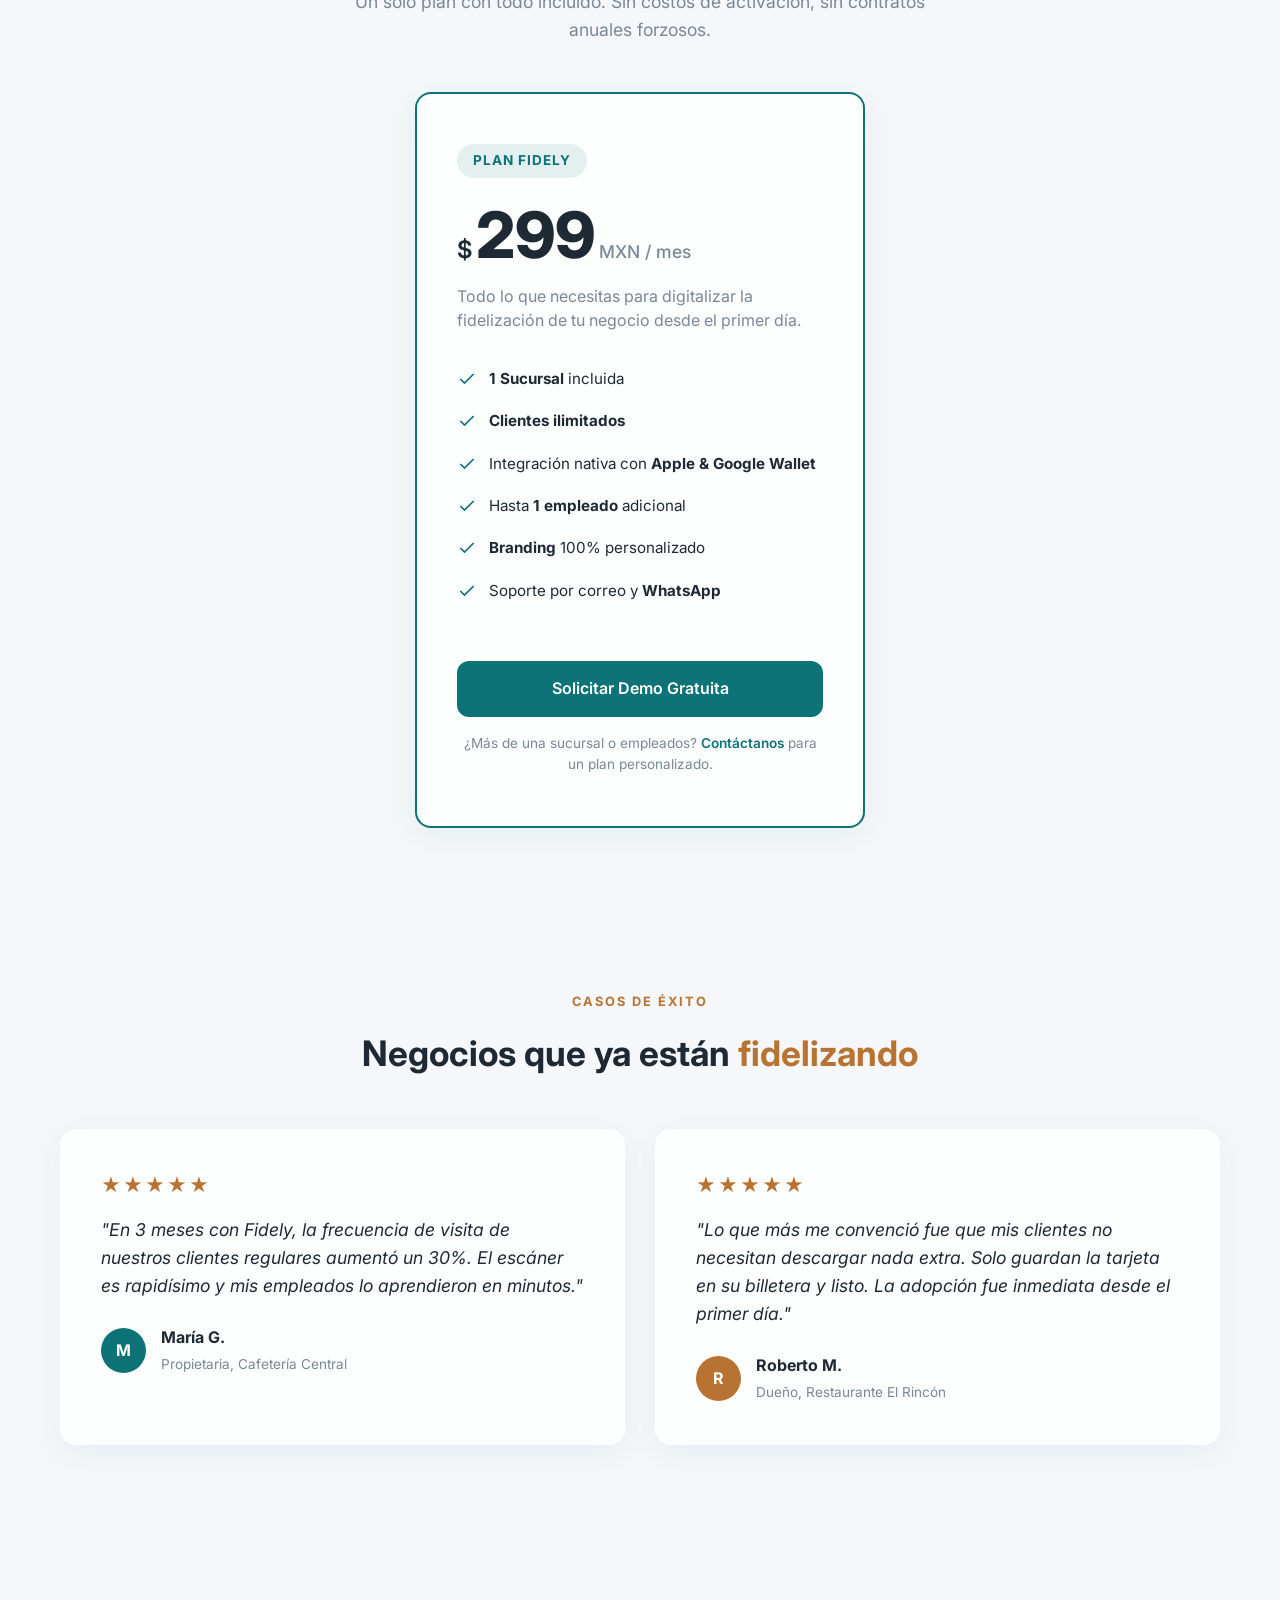
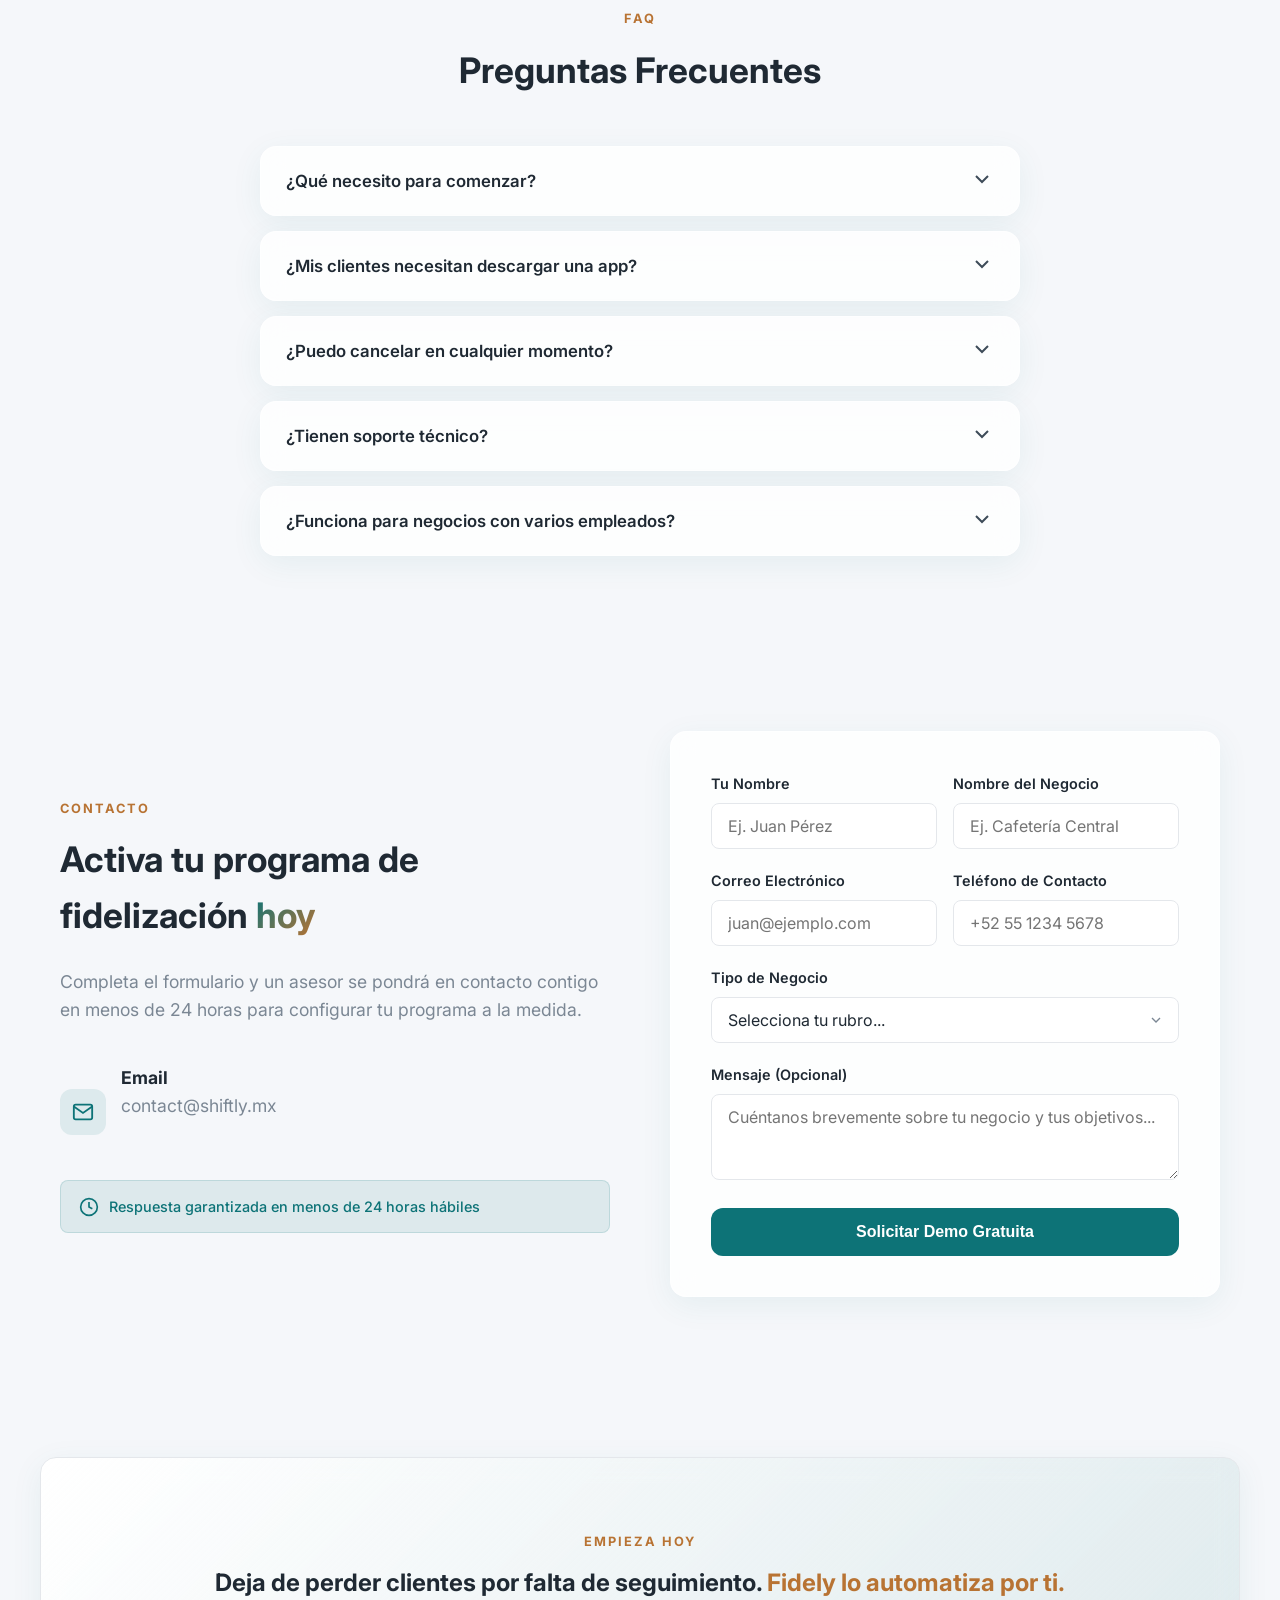
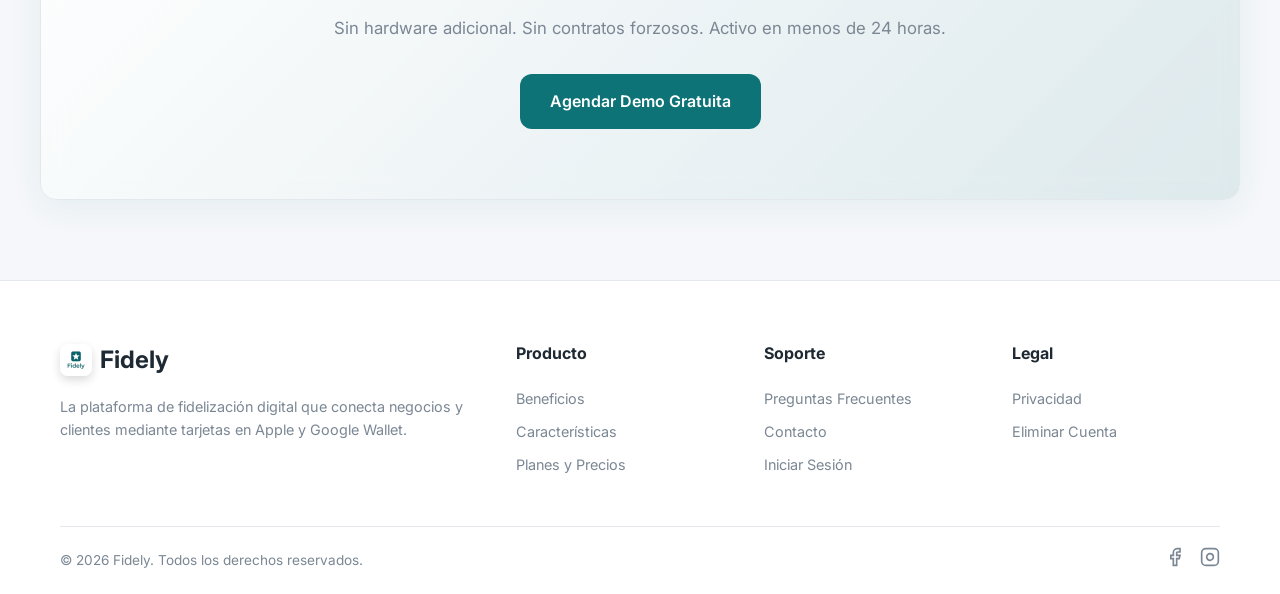
==== commit 1bc13446: "feat: redesign landing page for B2B — improved copy, stats bar, benefits grid, expanded features, up" ====
--- a/index.html
+++ b/index.html
@@ -3,11 +3,11 @@
 <head>
     <meta charset="UTF-8">
     <meta name="viewport" content="width=device-width, initial-scale=1.0">
-    <title>Fidely - La revolución de la lealtad digital</title>
-    <meta name="description" content="Fideliza a tus clientes y haz crecer tu negocio con Fidely. La plataforma definitiva de tarjetas de visitas en una sola billetera digital.">
+    <title>Fidely — Digitaliza tu Programa de Fidelización | Para Negocios</title>
+    <meta name="description" content="Aumenta la retención y frecuencia de visita de tus clientes con tarjetas de fidelización digitales en Apple Wallet y Google Wallet. Sin hardware adicional, activo en menos de 1 hora.">
     <link rel="preconnect" href="https://fonts.googleapis.com">
     <link rel="preconnect" href="https://fonts.gstatic.com" crossorigin>
-    <link href="https://fonts.googleapis.com/css2?family=Inter:wght@400;500;600;700&display=swap" rel="stylesheet">
+    <link href="https://fonts.googleapis.com/css2?family=Inter:wght@400;500;600;700;800&display=swap" rel="stylesheet">
     <link rel="stylesheet" href="styles.css">
 </head>
 <body>
@@ -15,7 +15,7 @@
     <header class="navbar">
         <div class="container nav-container">
             <div class="logo">
-                <img src="assets/images/fidely-logo.png" alt="Fidely Logo Oficial - The Reward Card" class="logo-img">
+                <img src="assets/images/fidely-logo.png" alt="Fidely Logo" class="logo-img">
                 <span>Fidely</span>
             </div>
             <nav class="nav-links">
@@ -23,7 +23,6 @@
                 <a href="#como-funciona">Cómo Funciona</a>
                 <a href="#caracteristicas">Características</a>
                 <a href="#precios">Precios</a>
-                <a href="#contacto">Contacto</a>
                 <a href="#faq">FAQ</a>
             </nav>
             <div class="nav-actions">
@@ -32,6 +31,7 @@
                     <svg class="moon-icon" width="20" height="20" viewBox="0 0 24 24" fill="none" stroke="currentColor" stroke-width="2" style="display: none;"><path d="M21 12.79A9 9 0 1 1 11.21 3 7 7 0 0 0 21 12.79z"/></svg>
                 </button>
                 <a href="https://app.fidely.shiftly.mx" class="btn btn-secondary nav-btn">Iniciar Sesión</a>
+                <a href="#contacto" class="btn btn-primary nav-btn">Agendar Demo</a>
             </div>
             <button class="menu-toggle" id="menuToggle" aria-label="Abrir menú">
                 <svg width="24" height="24" viewBox="0 0 24 24" fill="none" stroke="currentColor" stroke-width="2"><line x1="3" y1="12" x2="21" y2="12"/><line x1="3" y1="6" x2="21" y2="6"/><line x1="3" y1="18" x2="21" y2="18"/></svg>
@@ -44,98 +44,108 @@
         <section class="hero" id="inicio">
             <div class="container hero-container">
                 <div class="hero-content fade-in-up">
-                    <span class="badge">🌟 La revolución de la lealtad digital</span>
-                    <h1>Fideliza a tus clientes y <span class="text-gradient">haz crecer tu negocio</span>. Todo desde su celular.</h1>
-                    <h2>Dile adiós a las tarjetas de cartón. Fidely es la plataforma definitiva que conecta negocios y clientes mediante tarjetas de lealtad digitales. Compatible con Apple Wallet y Google Wallet — ¡Ni siquiera necesitas descargar nuestra app!</h2>
+                    <span class="badge">Plataforma de Fidelización Digital para Negocios</span>
+                    <h1>Retén más clientes. Aumenta su frecuencia de visita. <span class="text-gradient">Sin tarjetas de cartón.</span></h1>
+                    <p class="hero-subtitle">Fidely digitaliza tu programa de fidelización con tarjetas que viven en Apple Wallet y Google Wallet. Configura tu negocio en menos de 1 hora — sin hardware adicional, sin contratos forzosos.</p>
                     <div class="hero-cta">
-                        <a href="#contacto" class="btn btn-primary btn-large glow-effect">Contactar para Registrar</a>
-                        <a href="#beneficios" class="btn btn-outline btn-large">Explorar Beneficios</a>
-                    </div>
-                </div>
-                <!-- Mockup visual real de la app -->
-                    <div class="hero-visual fade-in-up delay-1">
-                        <div class="device-mockup business-device">
-                            <div class="device-screen">
-                                <img src="assets/images/fidely-business-admin-dashboard.png" alt="Fidely Business Dashboard - Panel de Administración del Dueño" class="app-screenshot">
-                            </div>
-                            <div class="device-label">Panel del Negocio</div>
-                        </div>
-                        <div class="device-mockup client-device">
-                            <div class="device-screen">
-                                <img src="assets/images/fidely-client-wallet-app.png" alt="Fidely Client Wallet - Billetera Digital de Clientes" class="app-screenshot">
-                            </div>
-                            <div class="device-label">Billetera Digital</div>
-                        </div>
-                    </div>
+                        <a href="#contacto" class="btn btn-primary btn-large glow-effect">Agendar Demo Gratuita</a>
+                        <a href="#como-funciona" class="btn btn-outline btn-large">Ver cómo funciona</a>
+                    </div>
+                    <div class="hero-trust">
+                        <span class="trust-label">Funciona con</span>
+                        <div class="trust-badges">
+                            <span class="trust-badge">
+                                <svg width="18" height="18" viewBox="0 0 24 24" fill="currentColor"><path d="M18.71 19.5c-.83 1.24-1.71 2.45-3.05 2.47-1.34.03-1.77-.79-3.29-.79-1.53 0-2 .77-3.27.82-1.31.05-2.3-1.32-3.14-2.53C4.25 17 2.94 12.45 4.7 9.39c.87-1.52 2.43-2.48 4.12-2.51 1.28-.02 2.5.87 3.29.87.78 0 2.26-1.07 3.8-.91.65.03 2.47.26 3.64 1.98-.09.06-2.17 1.28-2.15 3.81.03 3.02 2.65 4.03 2.68 4.04-.03.07-.42 1.44-1.38 2.83M13 3.5c.73-.83 1.94-1.46 2.94-1.5.13 1.17-.34 2.35-1.04 3.19-.69.85-1.83 1.51-2.95 1.42-.15-1.15.41-2.35 1.05-3.11z"/></svg>
+                                Apple Wallet
+                            </span>
+                            <span class="trust-badge">
+                                <svg width="18" height="18" viewBox="0 0 24 24" fill="none" stroke="currentColor" stroke-width="2"><rect x="2" y="5" width="20" height="14" rx="2"/><path d="M2 10h20"/></svg>
+                                Google Wallet
+                            </span>
+                        </div>
+                    </div>
+                </div>
+                <div class="hero-visual fade-in-up delay-1">
+                    <div class="device-mockup business-device">
+                        <div class="device-screen">
+                            <img src="assets/images/fidely-business-admin-dashboard.png" alt="Fidely Business Dashboard" class="app-screenshot">
+                        </div>
+                        <div class="device-label">Panel del Negocio</div>
+                    </div>
+                    <div class="device-mockup client-device">
+                        <div class="device-screen">
+                            <img src="assets/images/fidely-client-wallet-app.png" alt="Fidely Client Wallet" class="app-screenshot">
+                        </div>
+                        <div class="device-label">Billetera Digital</div>
+                    </div>
+                </div>
             </div>
             <div class="hero-background-glow"></div>
         </section>
 
-        <!-- Value Proposition Section -->
+        <!-- Stats Bar -->
+        <section class="stats-bar">
+            <div class="container">
+                <div class="stats-grid">
+                    <div class="stat-item fade-in-up">
+                        <span class="stat-number">500+</span>
+                        <span class="stat-label">Negocios activos</span>
+                    </div>
+                    <div class="stat-divider"></div>
+                    <div class="stat-item fade-in-up delay-1">
+                        <span class="stat-number">40,000+</span>
+                        <span class="stat-label">Tarjetas emitidas</span>
+                    </div>
+                    <div class="stat-divider"></div>
+                    <div class="stat-item fade-in-up delay-2">
+                        <span class="stat-number">+35%</span>
+                        <span class="stat-label">Frecuencia de visita</span>
+                    </div>
+                    <div class="stat-divider"></div>
+                    <div class="stat-item fade-in-up delay-3">
+                        <span class="stat-number">&lt;1hr</span>
+                        <span class="stat-label">Tiempo de configuración</span>
+                    </div>
+                </div>
+            </div>
+        </section>
+
+        <!-- Benefits Section -->
         <section class="value-prop section-padding" id="beneficios">
             <div class="container">
-                <h2 class="section-title text-center fade-in-up">Dos públicos, <span class="text-accent">una plataforma</span></h2>
-                <div class="split-layout">
-                    <!-- Business Side -->
-                    <div class="split-card business-card glass-panel fade-in-up">
-                        <div class="card-header">
-                            <span class="icon-wrapper bg-primary">🏪</span>
-                            <h3>Para Dueños de Negocios</h3>
-                        </div>
-                        <ul class="benefit-list">
-                            <li>
-                                <svg class="check-icon" viewBox="0 0 24 24" fill="none" stroke="currentColor" stroke-width="2"><polyline points="20 6 9 17 4 12"/></svg>
-                                <div>
-                                    <strong>Crea Reglas a tu Medida:</strong> Diseña el programa de recompensa clásico para tu negocio, decidiendo cuántas visitas necesitan tus clientes para su premio.
-                                </div>
-                            </li>
-                            <li>
-                                <svg class="check-icon" viewBox="0 0 24 24" fill="none" stroke="currentColor" stroke-width="2"><polyline points="20 6 9 17 4 12"/></svg>
-                                <div>
-                                    <strong>Escáner Inteligente "Todo en uno":</strong> Otorga "sellos virtuales" o canjea recompensas simplemente escaneando el código QR de tus clientes.
-                                </div>
-                            </li>
-                            <li>
-                                <svg class="check-icon" viewBox="0 0 24 24" fill="none" stroke="currentColor" stroke-width="2"><polyline points="20 6 9 17 4 12"/></svg>
-                                <div>
-                                    <strong>Datos y Analíticas (Dashboard):</strong> Monitorea tus visitas totales y tarjetas activas de los clientes en tiempo real.
-                                </div>
-                            </li>
-                            <li>
-                                <svg class="check-icon" viewBox="0 0 24 24" fill="none" stroke="currentColor" stroke-width="2"><polyline points="20 6 9 17 4 12"/></svg>
-                                <div>
-                                    <strong>Gestión de Equipo:</strong> Añade a tus empleados para que ellos también puedan operar el escáner y otorgar visitas de forma segura.
-                                </div>
-                            </li>
-                        </ul>
-                    </div>
-                    
-                    <!-- Client Side -->
-                    <div class="split-card client-card glass-panel fade-in-up delay-1">
-                        <div class="card-header">
-                            <span class="icon-wrapper bg-accent">📱</span>
-                            <h3>Para Clientes</h3>
-                        </div>
-                        <ul class="benefit-list">
-                            <li>
-                                <svg class="check-icon accent" viewBox="0 0 24 24" fill="none" stroke="currentColor" stroke-width="2"><polyline points="20 6 9 17 4 12"/></svg>
-                                <div>
-                                    <strong>Sin apps obligatorias:</strong> Guarda tus tarjetas de lealtad directamente en Apple Wallet o Google Wallet. Siempre contigo.
-                                </div>
-                            </li>
-                            <li>
-                                <svg class="check-icon accent" viewBox="0 0 24 24" fill="none" stroke="currentColor" stroke-width="2"><polyline points="20 6 9 17 4 12"/></svg>
-                                <div>
-                                    <strong>Tu propio código QR:</strong> Solo muestra tu código personal ("Mi QR") al cajero y tu visita se sellará al instante.
-                                </div>
-                            </li>
-                            <li>
-                                <svg class="check-icon accent" viewBox="0 0 24 24" fill="none" stroke="currentColor" stroke-width="2"><polyline points="20 6 9 17 4 12"/></svg>
-                                <div>
-                                    <strong>Sigue tu Progreso:</strong> Revisa tu balance, historial de transacciones y entérate de cuánto falta para desbloquear tu próxima recompensa.
-                                </div>
-                            </li>
-                        </ul>
+                <div class="section-header text-center fade-in-up">
+                    <span class="section-eyebrow">Por qué negocios eligen Fidely</span>
+                    <h2 class="section-title">Todo lo que necesitas para <span class="text-accent">retener clientes</span></h2>
+                    <p class="section-desc">Una plataforma completa que reemplaza las tarjetas de cartón y convierte cada visita en datos accionables para tu negocio.</p>
+                </div>
+                <div class="benefits-grid">
+                    <div class="benefit-card glass-panel fade-in-up">
+                        <div class="benefit-icon bg-primary-light">
+                            <svg width="28" height="28" viewBox="0 0 24 24" fill="none" stroke="currentColor" stroke-width="2"><rect x="5" y="2" width="14" height="20" rx="2"/><line x1="12" y1="18" x2="12.01" y2="18"/></svg>
+                        </div>
+                        <h3>Sin hardware adicional</h3>
+                        <p>Solo necesitas el smartphone que ya tienes. Sin tablets, lectores ni instalaciones costosas.</p>
+                    </div>
+                    <div class="benefit-card glass-panel fade-in-up delay-1">
+                        <div class="benefit-icon bg-accent-light">
+                            <svg width="28" height="28" viewBox="0 0 24 24" fill="none" stroke="currentColor" stroke-width="2"><rect x="2" y="5" width="20" height="14" rx="2"/><path d="M2 10h20"/></svg>
+                        </div>
+                        <h3>Apple & Google Wallet nativos</h3>
+                        <p>Tus clientes guardan su tarjeta en la app de billetera de su celular. Sin apps extra, sin fricción.</p>
+                    </div>
+                    <div class="benefit-card glass-panel fade-in-up delay-2">
+                        <div class="benefit-icon bg-primary-light">
+                            <svg width="28" height="28" viewBox="0 0 24 24" fill="none" stroke="currentColor" stroke-width="2"><line x1="18" y1="20" x2="18" y2="10"/><line x1="12" y1="20" x2="12" y2="4"/><line x1="6" y1="20" x2="6" y2="14"/></svg>
+                        </div>
+                        <h3>Dashboard en tiempo real</h3>
+                        <p>Monitorea visitas, tarjetas activas y premios canjeados desde tu panel de administración.</p>
+                    </div>
+                    <div class="benefit-card glass-panel fade-in-up delay-3">
+                        <div class="benefit-icon bg-accent-light">
+                            <svg width="28" height="28" viewBox="0 0 24 24" fill="none" stroke="currentColor" stroke-width="2"><path d="M12 22s8-4 8-10V5l-8-3-8 3v7c0 6 8 10 8 10z"/></svg>
+                        </div>
+                        <h3>Sin contratos forzosos</h3>
+                        <p>Suscripción mensual, cancela cuando quieras. Activa tu programa en menos de 24 horas.</p>
                     </div>
                 </div>
             </div>
@@ -144,24 +154,27 @@
         <!-- How it Works Section -->
         <section class="how-it-works section-padding" id="como-funciona">
             <div class="container">
-                <h2 class="section-title text-center fade-in-up">¿Cómo Funciona para Negocios?</h2>
+                <div class="section-header text-center fade-in-up">
+                    <span class="section-eyebrow">Proceso</span>
+                    <h2 class="section-title">En funcionamiento en <span class="text-accent">3 pasos</span></h2>
+                </div>
                 <div class="steps-container">
                     <div class="step-card glass-panel fade-in-up">
                         <div class="step-number">1</div>
-                        <h3>Configura tu Perfil</h3>
-                        <p>Añade el nombre de tu negocio, tipo de rubro y crea tu primer Programa de Recompensa (ej. "Un café gratis cada 5 visitas").</p>
+                        <h3>Configura tu Programa</h3>
+                        <p>Crea tu programa de recompensa: define cuántas visitas necesitan tus clientes para ganar su premio. Personaliza colores y branding.</p>
                     </div>
                     <div class="step-connector"></div>
                     <div class="step-card glass-panel fade-in-up delay-1">
                         <div class="step-number">2</div>
-                        <h3>Escanea a tus Clientes</h3>
-                        <p>Cuando el cliente paga, abre el Escáner Fidely desde la app y lee su código QR personal de forma segura y rápida.</p>
+                        <h3>Registra Visitas</h3>
+                        <p>Abre el escáner Fidely y lee el QR del cliente en segundos. La visita queda registrada y su tarjeta digital se actualiza al instante.</p>
                     </div>
                     <div class="step-connector"></div>
                     <div class="step-card glass-panel fade-in-up delay-2">
                         <div class="step-number">3</div>
-                        <h3>Recompensa y Fideliza</h3>
-                        <p>El cliente recibe notificaciones en tiempo real, suma sus visitas y vuelve a tu tienda felizmente a canjear sus premios.</p>
+                        <h3>Clientes que Regresan</h3>
+                        <p>Tus clientes reciben notificaciones de progreso en su Wallet y vuelven motivados a canjear sus recompensas.</p>
                     </div>
                 </div>
             </div>
@@ -170,17 +183,38 @@
         <!-- Features Grid -->
         <section class="features section-padding" id="caracteristicas">
             <div class="container">
-                <h2 class="section-title text-center fade-in-up">Características Destacadas</h2>
+                <div class="section-header text-center fade-in-up">
+                    <span class="section-eyebrow">Características</span>
+                    <h2 class="section-title">Una plataforma completa</h2>
+                </div>
                 <div class="features-grid">
                     <div class="feature-box glass-panel hover-lift fade-in-up">
-                        <div class="feature-icon bg-primary-light">💳</div>
-                        <h4>Tarjetas de Visitas</h4>
-                        <p>El clásico programa de sellos llevado al entorno digital. Recompensa la lealtad de tus clientes de la forma más sencilla probada.</p>
+                        <div class="feature-icon bg-primary-light">
+                            <svg width="28" height="28" viewBox="0 0 24 24" fill="none" stroke="currentColor" stroke-width="2"><rect x="2" y="5" width="20" height="14" rx="2"/><path d="M16 10h.01M12 10h.01M8 10h.01M12 14h.01"/></svg>
+                        </div>
+                        <h4>Programa a tu Medida</h4>
+                        <p>Define las reglas de tu programa: visitas necesarias, tipo de premio y condiciones completamente personalizadas.</p>
                     </div>
                     <div class="feature-box glass-panel hover-lift fade-in-up delay-1">
-                        <div class="feature-icon bg-accent-light">🎨</div>
-                        <h4>Personalización</h4>
-                        <p>Elige los colores de las tarjetas de tu negocio para que coincidan perfectamente con la identidad de tu marca.</p>
+                        <div class="feature-icon bg-accent-light">
+                            <svg width="28" height="28" viewBox="0 0 24 24" fill="none" stroke="currentColor" stroke-width="2"><rect x="3" y="3" width="18" height="18" rx="2"/><path d="M9 9h.01M9 15h.01M15 9h.01M15 15h.01M12 12h.01"/></svg>
+                        </div>
+                        <h4>Escáner QR Instantáneo</h4>
+                        <p>La cámara de tu celular es todo lo que necesitas. Registra visitas y canjea premios con un solo escaneo.</p>
+                    </div>
+                    <div class="feature-box glass-panel hover-lift fade-in-up delay-2">
+                        <div class="feature-icon bg-primary-light">
+                            <svg width="28" height="28" viewBox="0 0 24 24" fill="none" stroke="currentColor" stroke-width="2"><line x1="18" y1="20" x2="18" y2="10"/><line x1="12" y1="20" x2="12" y2="4"/><line x1="6" y1="20" x2="6" y2="14"/></svg>
+                        </div>
+                        <h4>Dashboard de Analíticas</h4>
+                        <p>Accede a métricas de rendimiento: clientes activos, visitas del mes, premios canjeados y tasa de retención.</p>
+                    </div>
+                    <div class="feature-box glass-panel hover-lift fade-in-up delay-3">
+                        <div class="feature-icon bg-accent-light">
+                            <svg width="28" height="28" viewBox="0 0 24 24" fill="none" stroke="currentColor" stroke-width="2"><circle cx="12" cy="12" r="3"/><path d="M19.07 4.93l-1.41 1.41M5.34 5.34L3.93 6.75M17.66 17.66l1.41 1.41M6.34 17.66L4.93 19.07M21 12h-2M5 12H3M12 21v-2M12 5V3"/></svg>
+                        </div>
+                        <h4>Branding Completo</h4>
+                        <p>Personaliza los colores y el diseño de tus tarjetas digitales para que reflejen la identidad de tu marca.</p>
                     </div>
                 </div>
             </div>
@@ -189,7 +223,11 @@
         <!-- Pricing Section -->
         <section class="pricing section-padding" id="precios">
             <div class="container">
-                <h2 class="section-title text-center fade-in-up">Planes que crecen con tu negocio</h2>
+                <div class="section-header text-center fade-in-up">
+                    <span class="section-eyebrow">Precios</span>
+                    <h2 class="section-title">Simple, transparente, sin sorpresas</h2>
+                    <p class="section-desc">Un solo plan con todo incluido. Sin costos de activación, sin contratos anuales forzosos.</p>
+                </div>
                 <div class="pricing-container fade-in-up">
                     <div class="pricing-card glass-panel popular">
                         <div class="pricing-header">
@@ -199,34 +237,39 @@
                                 <span class="amount">299</span>
                                 <span class="period">MXN / mes</span>
                             </div>
-                            <p class="plan-desc">Todo lo que necesitas para fidelizar a tus clientes en una sola sucursal.</p>
+                            <p class="plan-desc">Todo lo que necesitas para digitalizar la fidelización de tu negocio desde el primer día.</p>
                         </div>
                         <div class="pricing-features">
                             <ul>
                                 <li>
                                     <svg class="check-icon" viewBox="0 0 24 24" fill="none" stroke="currentColor" stroke-width="2"><polyline points="20 6 9 17 4 12"/></svg>
-                                    <span><strong>Alcance:</strong> 1 Sucursal</span>
-                                </li>
-                                <li>
-                                    <svg class="check-icon" viewBox="0 0 24 24" fill="none" stroke="currentColor" stroke-width="2"><polyline points="20 6 9 17 4 12"/></svg>
-                                    <span><strong>Wallet:</strong> Integración nativa con Google & Apple Wallet</span>
-                                </li>
-                                <li>
-                                    <svg class="check-icon" viewBox="0 0 24 24" fill="none" stroke="currentColor" stroke-width="2"><polyline points="20 6 9 17 4 12"/></svg>
-                                    <span><strong>Clientes:</strong> Sin límite (ilimitados)</span>
-                                </li>
-                                <li>
-                                    <svg class="check-icon" viewBox="0 0 24 24" fill="none" stroke="currentColor" stroke-width="2"><polyline points="20 6 9 17 4 12"/></svg>
-                                    <span><strong>Empleados:</strong> Hasta 1 empleado</span>
-                                </li>
-                                <li>
-                                    <svg class="check-icon" viewBox="0 0 24 24" fill="none" stroke="currentColor" stroke-width="2"><polyline points="20 6 9 17 4 12"/></svg>
-                                    <span><strong>Personalización:</strong> Tarjetas 100% tuyas (branding)</span>
+                                    <span><strong>1 Sucursal</strong> incluida</span>
+                                </li>
+                                <li>
+                                    <svg class="check-icon" viewBox="0 0 24 24" fill="none" stroke="currentColor" stroke-width="2"><polyline points="20 6 9 17 4 12"/></svg>
+                                    <span><strong>Clientes ilimitados</strong></span>
+                                </li>
+                                <li>
+                                    <svg class="check-icon" viewBox="0 0 24 24" fill="none" stroke="currentColor" stroke-width="2"><polyline points="20 6 9 17 4 12"/></svg>
+                                    <span>Integración nativa con <strong>Apple & Google Wallet</strong></span>
+                                </li>
+                                <li>
+                                    <svg class="check-icon" viewBox="0 0 24 24" fill="none" stroke="currentColor" stroke-width="2"><polyline points="20 6 9 17 4 12"/></svg>
+                                    <span>Hasta <strong>1 empleado</strong> adicional</span>
+                                </li>
+                                <li>
+                                    <svg class="check-icon" viewBox="0 0 24 24" fill="none" stroke="currentColor" stroke-width="2"><polyline points="20 6 9 17 4 12"/></svg>
+                                    <span><strong>Branding</strong> 100% personalizado</span>
+                                </li>
+                                <li>
+                                    <svg class="check-icon" viewBox="0 0 24 24" fill="none" stroke="currentColor" stroke-width="2"><polyline points="20 6 9 17 4 12"/></svg>
+                                    <span>Soporte por correo y <strong>WhatsApp</strong></span>
                                 </li>
                             </ul>
                         </div>
                         <div class="pricing-footer">
-                            <a href="#contacto" class="btn btn-primary btn-large glow-effect">Contactar para Suscribirme</a>
+                            <a href="#contacto" class="btn btn-primary btn-large glow-effect">Solicitar Demo Gratuita</a>
+                            <p class="pricing-note">¿Más de una sucursal o empleados? <a href="#contacto">Contáctanos</a> para un plan personalizado.</p>
                         </div>
                     </div>
                 </div>
@@ -236,27 +279,30 @@
         <!-- Testimonials -->
         <section class="testimonials section-padding">
             <div class="container">
-                <h2 class="section-title text-center fade-in-up">Lo que dicen de Fidely</h2>
+                <div class="section-header text-center fade-in-up">
+                    <span class="section-eyebrow">Casos de éxito</span>
+                    <h2 class="section-title">Negocios que ya están <span class="text-accent">fidelizando</span></h2>
+                </div>
                 <div class="testimonial-slider fade-in-up">
                     <div class="testimonial-card glass-panel">
                         <div class="stars">★★★★★</div>
-                        <p class="quote">"Desde que usamos Fidely en la cafetería, hemos visto un aumento del 30% en la frecuencia de visita de nuestros clientes habituales. ¡El escáner es rapidísimo!"</p>
+                        <p class="quote">"En 3 meses con Fidely, la frecuencia de visita de nuestros clientes regulares aumentó un 30%. El escáner es rapidísimo y mis empleados lo aprendieron en minutos."</p>
                         <div class="author">
                             <div class="author-avatar bg-primary">M</div>
                             <div class="author-info">
-                                <strong>María</strong>
-                                <span>Dueña de Cafetería</span>
+                                <strong>María G.</strong>
+                                <span>Propietaria, Cafetería Central</span>
                             </div>
                         </div>
                     </div>
                     <div class="testimonial-card glass-panel delay-1">
-                        <div class="stars text-accent">★★★★★</div>
-                        <p class="quote">"Me encanta. Antes perdía siempre mis tarjetas de sellos. Ahora solo abro mi app, muestro el QR y listo. Súper práctico e innovador."</p>
+                        <div class="stars">★★★★★</div>
+                        <p class="quote">"Lo que más me convenció fue que mis clientes no necesitan descargar nada extra. Solo guardan la tarjeta en su billetera y listo. La adopción fue inmediata desde el primer día."</p>
                         <div class="author">
-                            <div class="author-avatar bg-accent">C</div>
+                            <div class="author-avatar bg-accent">R</div>
                             <div class="author-info">
-                                <strong>Carlos</strong>
-                                <span>Cliente Frecuente</span>
+                                <strong>Roberto M.</strong>
+                                <span>Dueño, Restaurante El Rincón</span>
                             </div>
                         </div>
                     </div>
@@ -267,42 +313,54 @@
         <!-- FAQ -->
         <section class="faq-section section-padding" id="faq">
             <div class="container faq-container fade-in-up">
-                <h2 class="section-title text-center">Preguntas Frecuentes</h2>
+                <div class="section-header text-center">
+                    <span class="section-eyebrow">FAQ</span>
+                    <h2 class="section-title">Preguntas Frecuentes</h2>
+                </div>
                 <div class="accordion">
                     <div class="accordion-item glass-panel">
                         <button class="accordion-header" aria-expanded="false">
-                            <span class="accordion-title">¿Qué necesito para registrar mi negocio?</span>
+                            <span class="accordion-title">¿Qué necesito para comenzar?</span>
                             <span class="accordion-icon"><svg width="24" height="24" viewBox="0 0 24 24" fill="none" stroke="currentColor" stroke-width="2"><polyline points="6 9 12 15 18 9"/></svg></span>
                         </button>
                         <div class="accordion-content">
-                            <p>Solo un teléfono inteligente. Te pones en contacto con nuestro equipo, configuramos tu programa y usas la propia cámara del celular para escanear a tus clientes. No requieres hardware adicional ni tablets costosas.</p>
+                            <p>Solo un smartphone y registrar tu negocio con nuestro equipo. En menos de una hora tendrás tu programa configurado, con tus colores y lista para operar. Sin hardware adicional, sin instalaciones.</p>
                         </div>
                     </div>
                     <div class="accordion-item glass-panel">
                         <button class="accordion-header" aria-expanded="false">
-                            <span class="accordion-title">¿Es gratis para los clientes?</span>
+                            <span class="accordion-title">¿Mis clientes necesitan descargar una app?</span>
                             <span class="accordion-icon"><svg width="24" height="24" viewBox="0 0 24 24" fill="none" stroke="currentColor" stroke-width="2"><polyline points="6 9 12 15 18 9"/></svg></span>
                         </button>
                         <div class="accordion-content">
-                            <p>Sí, la aplicación es 100% gratuita para clientes y explorar lugares nuevos no cuesta nada. Simplemente descárgala y empieza a coleccionar sellos por tus compras.</p>
+                            <p>No. Tus clientes guardan su tarjeta directamente en Apple Wallet o Google Wallet, que ya viene preinstalado en todos los iPhones y en la mayoría de Android. Sin apps extra, sin fricción de adopción.</p>
                         </div>
                     </div>
                     <div class="accordion-item glass-panel">
                         <button class="accordion-header" aria-expanded="false">
-                            <span class="accordion-title">¿Cómo funciona el sistema de visitas para clientes?</span>
+                            <span class="accordion-title">¿Puedo cancelar en cualquier momento?</span>
                             <span class="accordion-icon"><svg width="24" height="24" viewBox="0 0 24 24" fill="none" stroke="currentColor" stroke-width="2"><polyline points="6 9 12 15 18 9"/></svg></span>
                         </button>
                         <div class="accordion-content">
-                            <p>Como dueño, tú defines cuántas visitas necesita un cliente para obtener su premio (por ejemplo, 10 compras). Cada vez que visiten el negocio, escaneas su código QR y reciben "un sello virtual" al instante.</p>
+                            <p>Sí. La suscripción es mensual y puedes cancelar cuando quieras sin penalizaciones ni contratos anuales forzosos. Conservas acceso hasta el final del período pagado.</p>
                         </div>
                     </div>
                     <div class="accordion-item glass-panel">
                         <button class="accordion-header" aria-expanded="false">
-                            <span class="accordion-title">¿Qué pasa si mi cliente pierde el celular?</span>
+                            <span class="accordion-title">¿Tienen soporte técnico?</span>
                             <span class="accordion-icon"><svg width="24" height="24" viewBox="0 0 24 24" fill="none" stroke="currentColor" stroke-width="2"><polyline points="6 9 12 15 18 9"/></svg></span>
                         </button>
                         <div class="accordion-content">
-                            <p>Sus recompensas están atadas a su cuenta segura mediante su correo electrónico. Solo necesita iniciar sesión en otro dispositivo y ahí estarán intactas todas sus tarjetas de visitas.</p>
+                            <p>Sí. Contamos con soporte personalizado por correo y WhatsApp para acompañarte durante la configuración inicial y en cualquier momento que lo necesites.</p>
+                        </div>
+                    </div>
+                    <div class="accordion-item glass-panel">
+                        <button class="accordion-header" aria-expanded="false">
+                            <span class="accordion-title">¿Funciona para negocios con varios empleados?</span>
+                            <span class="accordion-icon"><svg width="24" height="24" viewBox="0 0 24 24" fill="none" stroke="currentColor" stroke-width="2"><polyline points="6 9 12 15 18 9"/></svg></span>
+                        </button>
+                        <div class="accordion-content">
+                            <p>El Plan Fidely incluye 1 empleado adicional para operar el escáner de forma segura. Para negocios con más empleados o múltiples sucursales, contáctanos para armar un plan personalizado.</p>
                         </div>
                     </div>
                 </div>
@@ -314,44 +372,72 @@
             <div class="container">
                 <div class="contact-grid">
                     <div class="contact-info fade-in-up">
-                        <h2 class="section-title">¿Listo para transformar <span class="text-gradient">tu negocio</span>?</h2>
-                        <p>Completa el formulario y nos pondremos en contacto contigo para activar tu programa de lealtad digital en menos de 24 horas.</p>
-                        
+                        <span class="section-eyebrow">Contacto</span>
+                        <h2 class="section-title">Activa tu programa de fidelización <span class="text-gradient">hoy</span></h2>
+                        <p>Completa el formulario y un asesor se pondrá en contacto contigo en menos de 24 horas para configurar tu programa a la medida.</p>
+
                         <div class="contact-details">
                             <div class="contact-item">
-                                <span class="icon">📧</span>
+                                <span class="contact-item-icon">
+                                    <svg width="22" height="22" viewBox="0 0 24 24" fill="none" stroke="currentColor" stroke-width="2"><path d="M4 4h16c1.1 0 2 .9 2 2v12c0 1.1-.9 2-2 2H4c-1.1 0-2-.9-2-2V6c0-1.1.9-2 2-2z"/><polyline points="22,6 12,13 2,6"/></svg>
+                                </span>
                                 <div>
                                     <strong>Email</strong>
                                     <p>contact@shiftly.mx</p>
                                 </div>
                             </div>
-                        </div>
-                    </div>
-                    
+                            <div class="contact-promise">
+                                <svg width="20" height="20" viewBox="0 0 24 24" fill="none" stroke="currentColor" stroke-width="2"><circle cx="12" cy="12" r="10"/><polyline points="12 6 12 12 16 14"/></svg>
+                                <span>Respuesta garantizada en menos de 24 horas hábiles</span>
+                            </div>
+                        </div>
+                    </div>
+
                     <div class="contact-form-wrapper glass-panel fade-in-up delay-1">
                         <form id="contactForm" class="contact-form">
+                            <div class="form-row">
+                                <div class="form-group">
+                                    <label for="name">Tu Nombre</label>
+                                    <input type="text" id="name" name="name" placeholder="Ej. Juan Pérez" required>
+                                </div>
+                                <div class="form-group">
+                                    <label for="business">Nombre del Negocio</label>
+                                    <input type="text" id="business" name="business" placeholder="Ej. Cafetería Central" required>
+                                </div>
+                            </div>
+                            <div class="form-row">
+                                <div class="form-group">
+                                    <label for="email">Correo Electrónico</label>
+                                    <input type="email" id="email" name="email" placeholder="juan@ejemplo.com" required>
+                                </div>
+                                <div class="form-group">
+                                    <label for="phone">Teléfono de Contacto</label>
+                                    <input type="tel" id="phone" name="phone" placeholder="+52 55 1234 5678">
+                                </div>
+                            </div>
                             <div class="form-group">
-                                <label for="name">Tu Nombre</label>
-                                <input type="text" id="name" name="name" placeholder="Ej. Juan Pérez" required>
-                            </div>
-                            <div class="form-group">
-                                <label for="business">Nombre del Negocio</label>
-                                <input type="text" id="business" name="business" placeholder="Ej. Cafetería Central" required>
-                            </div>
-                            <div class="form-group">
-                                <label for="email">Correo Electrónico</label>
-                                <input type="email" id="email" name="email" placeholder="juan@ejemplo.com" required>
+                                <label for="business-type">Tipo de Negocio</label>
+                                <select id="business-type" name="business-type">
+                                    <option value="">Selecciona tu rubro...</option>
+                                    <option value="cafeteria">Cafetería / Panadería</option>
+                                    <option value="restaurante">Restaurante / Bar</option>
+                                    <option value="salon">Salón de Belleza / Spa</option>
+                                    <option value="gym">Gimnasio / Fitness</option>
+                                    <option value="retail">Tienda / Boutique</option>
+                                    <option value="farmacia">Farmacia / Salud</option>
+                                    <option value="otro">Otro</option>
+                                </select>
                             </div>
                             <div class="form-group">
                                 <label for="message">Mensaje (Opcional)</label>
-                                <textarea id="message" name="message" rows="4" placeholder="Cuéntanos un poco sobre tu negocio..."></textarea>
-                            </div>
-                            <button type="submit" class="btn btn-primary btn-large glow-effect w-100">Enviar Solicitud</button>
+                                <textarea id="message" name="message" rows="3" placeholder="Cuéntanos brevemente sobre tu negocio y tus objetivos..."></textarea>
+                            </div>
+                            <button type="submit" class="btn btn-primary btn-large glow-effect w-100">Solicitar Demo Gratuita</button>
                         </form>
                         <div id="formSuccess" class="form-success-msg" style="display: none;">
                             <div class="success-icon">✅</div>
-                            <h3>¡Mensaje enviado con éxito!</h3>
-                            <p>Nos pondremos en contacto contigo muy pronto a través de contact@shiftly.mx</p>
+                            <h3>¡Solicitud recibida!</h3>
+                            <p>Un asesor de Fidely se pondrá en contacto contigo muy pronto a través de contact@shiftly.mx</p>
                         </div>
                     </div>
                 </div>
@@ -361,8 +447,10 @@
         <!-- Final CTA -->
         <section class="final-cta section-padding">
             <div class="container text-center cta-box glass-panel fade-in-up">
-                <h2>El futuro de las recompensas locales ya está aquí. <span class="text-accent">¿Te unes?</span></h2>
-                <a href="#contacto" class="btn btn-primary btn-large glow-effect mt-4">Contactar para Registro Ahora</a>
+                <span class="section-eyebrow">Empieza hoy</span>
+                <h2>Deja de perder clientes por falta de seguimiento. <span class="text-accent">Fidely lo automatiza por ti.</span></h2>
+                <p class="cta-desc">Sin hardware adicional. Sin contratos forzosos. Activo en menos de 24 horas.</p>
+                <a href="#contacto" class="btn btn-primary btn-large glow-effect mt-4">Agendar Demo Gratuita</a>
             </div>
         </section>
     </main>
@@ -373,36 +461,33 @@
             <div class="footer-grid">
                 <div class="footer-brand">
                     <div class="logo">
-                        <img src="assets/images/fidely-logo.png" alt="Fidely Logo Oficial - The Reward Card" class="logo-img">
+                        <img src="assets/images/fidely-logo.png" alt="Fidely Logo" class="logo-img">
                         <span>Fidely</span>
                     </div>
-                    <p>La plataforma definitiva que conecta negocios y clientes mediante tarjetas de visitas digitales.</p>
+                    <p>La plataforma de fidelización digital que conecta negocios y clientes mediante tarjetas en Apple y Google Wallet.</p>
                 </div>
                 <div class="footer-links">
-                    <h4>Empresa</h4>
-                    <a href="#">Acerca de Fidely</a>
+                    <h4>Producto</h4>
+                    <a href="#beneficios">Beneficios</a>
+                    <a href="#caracteristicas">Características</a>
                     <a href="#precios">Planes y Precios</a>
-                    <a href="#">Noticias</a>
                 </div>
                 <div class="footer-links">
                     <h4>Soporte</h4>
-                    <a href="#">Centro de Ayuda</a>
-                    <a href="#como-funciona">Preguntas Frecuentes</a>
-                    <a href="#">Comunidad</a>
+                    <a href="#faq">Preguntas Frecuentes</a>
+                    <a href="#contacto">Contacto</a>
+                    <a href="https://app.fidely.shiftly.mx">Iniciar Sesión</a>
                 </div>
                 <div class="footer-links">
                     <h4>Legal</h4>
-                    <a href="#">Términos y Condiciones</a>
                     <a href="privacy.html">Privacidad</a>
                     <a href="delete-account.html">Eliminar Cuenta</a>
-                    <a href="#">Cookies</a>
                 </div>
             </div>
             <div class="footer-bottom">
                 <p>&copy; 2026 Fidely. Todos los derechos reservados.</p>
                 <div class="social-icons">
                     <a href="#" aria-label="Facebook"><svg width="20" height="20" viewBox="0 0 24 24" fill="none" stroke="currentColor" stroke-width="2"><path d="M18 2h-3a5 5 0 0 0-5 5v3H7v4h3v8h4v-8h3l1-4h-4V7a1 1 0 0 1 1-1h3z"/></svg></a>
-                    <a href="#" aria-label="Twitter"><svg width="20" height="20" viewBox="0 0 24 24" fill="none" stroke="currentColor" stroke-width="2"><path d="M23 3a10.9 10.9 0 0 1-3.14 1.53 4.48 4.48 0 0 0-7.86 3v1A10.66 10.66 0 0 1 3 4s-4 9 5 13a11.64 11.64 0 0 1-7 2c9 5 20 0 20-11.5a4.5 4.5 0 0 0-.08-.83A7.72 7.72 0 0 0 23 3z"/></svg></a>
                     <a href="#" aria-label="Instagram"><svg width="20" height="20" viewBox="0 0 24 24" fill="none" stroke="currentColor" stroke-width="2"><rect x="2" y="2" width="20" height="20" rx="5" ry="5"/><path d="M16 11.37A4 4 0 1 1 12.63 8 4 4 0 0 1 16 11.37z"/><line x1="17.5" y1="6.5" x2="17.51" y2="6.5"/></svg></a>
                 </div>
             </div>
@@ -411,4 +496,4 @@
 
     <script src="script.js"></script>
 </body>
-</html>+</html>
--- a/styles.css
+++ b/styles.css
@@ -205,8 +205,26 @@
 
 /* Typography */
 h1, h2, h3, h4 { color: var(--text-main); font-weight: 700; }
-.section-title { font-size: 2.2rem; margin-bottom: 3rem; }
+.section-title { font-size: 2.2rem; margin-bottom: 0.75rem; }
 p { color: var(--text-muted); }
+
+/* Section Header */
+.section-header { margin-bottom: 3rem; }
+.section-eyebrow {
+    display: inline-block;
+    font-size: 0.8rem;
+    font-weight: 700;
+    letter-spacing: 2px;
+    text-transform: uppercase;
+    color: var(--accent-color);
+    margin-bottom: 12px;
+}
+.section-desc {
+    max-width: 600px;
+    margin: 0 auto;
+    font-size: 1.1rem;
+    color: var(--text-muted);
+}
 
 /* =========================================
    HEADER & NAVBAR
@@ -358,7 +376,7 @@
     letter-spacing: -1px;
 }
 
-.hero-content h2 {
+.hero-subtitle {
     font-size: 1.15rem;
     font-weight: 400;
     color: var(--text-muted);
@@ -370,6 +388,36 @@
     display: flex;
     gap: 16px;
     flex-wrap: wrap;
+}
+
+.hero-trust {
+    display: flex;
+    align-items: center;
+    gap: 14px;
+    margin-top: 28px;
+    flex-wrap: wrap;
+}
+.trust-label {
+    font-size: 0.85rem;
+    color: var(--text-muted);
+    font-weight: 500;
+}
+.trust-badges {
+    display: flex;
+    gap: 10px;
+}
+.trust-badge {
+    display: inline-flex;
+    align-items: center;
+    gap: 6px;
+    padding: 5px 14px;
+    background: var(--glass-bg);
+    border: 1px solid var(--border-color);
+    border-radius: 20px;
+    font-size: 0.82rem;
+    font-weight: 600;
+    color: var(--text-main);
+    backdrop-filter: blur(8px);
 }
 
 /* Hero Visuals & Device Mockups */
@@ -466,34 +514,77 @@
 }
 
 /* =========================================
-   VALUE PROPOSITION (Split)
-   ========================================= */
-.split-layout {
-    display: grid; grid-template-columns: 1fr 1fr; gap: 30px;
-}
-.split-card {
-    padding: 40px;
+   STATS BAR
+   ========================================= */
+.stats-bar {
+    padding: 40px 0;
+    border-top: 1px solid var(--border-color);
+    border-bottom: 1px solid var(--border-color);
+    background: var(--glass-bg);
+    backdrop-filter: blur(12px);
+}
+.stats-grid {
+    display: flex;
+    justify-content: center;
+    align-items: center;
+    gap: 0;
+    flex-wrap: wrap;
+}
+.stat-item {
+    flex: 1;
+    min-width: 140px;
+    text-align: center;
+    padding: 12px 20px;
+}
+.stat-number {
+    display: block;
+    font-size: 2.2rem;
+    font-weight: 800;
+    color: var(--primary-color);
+    line-height: 1;
+    margin-bottom: 6px;
+}
+[data-theme="dark"] .stat-number { color: #4FD1C5; }
+.stat-label {
+    display: block;
+    font-size: 0.85rem;
+    color: var(--text-muted);
+    font-weight: 500;
+}
+.stat-divider {
+    width: 1px;
+    height: 50px;
+    background: var(--border-color);
+    flex-shrink: 0;
+}
+
+/* =========================================
+   VALUE PROPOSITION (Benefits Grid)
+   ========================================= */
+.benefits-grid {
+    display: grid;
+    grid-template-columns: repeat(auto-fit, minmax(240px, 1fr));
+    gap: 24px;
+}
+.benefit-card {
+    padding: 32px 28px;
     transition: var(--transition);
 }
-.split-card:hover { transform: translateY(-5px); box-shadow: var(--shadow-lg); }
-
-.card-header {
-    display: flex; align-items: center; gap: 15px; margin-bottom: 30px;
-}
-.icon-wrapper {
-    width: 50px; height: 50px; border-radius: 12px;
+.benefit-card:hover { transform: translateY(-6px); box-shadow: var(--shadow-lg); }
+.benefit-icon {
+    width: 56px; height: 56px; border-radius: 14px;
     display: flex; align-items: center; justify-content: center;
-    font-size: 1.5rem;
-}
-.benefit-list { list-style: none; }
-.benefit-list li {
-    display: flex; gap: 15px; margin-bottom: 20px; align-items: flex-start;
-}
+    margin-bottom: 20px;
+    color: var(--primary-color);
+}
+.benefit-icon.bg-accent-light { color: var(--accent-color); }
+[data-theme="dark"] .benefit-icon { color: #4FD1C5; }
+[data-theme="dark"] .benefit-icon.bg-accent-light { color: var(--accent-color); }
+.benefit-card h3 { font-size: 1.1rem; margin-bottom: 10px; }
+
 .check-icon { width: 20px; height: 20px; flex-shrink: 0; margin-top: 3px; color: var(--primary-color); }
 .check-icon.accent { color: var(--accent-color); }
 [data-theme="dark"] .check-icon { color: #EFF2F7; }
-
-.benefit-list strong { color: var(--text-main); display: block; margin-bottom: 5px;}
 
 /* =========================================
    HOW IT WORKS (Steps)
@@ -542,8 +633,12 @@
 .feature-icon {
     width: 60px; height: 60px; border-radius: 16px;
     display: flex; align-items: center; justify-content: center;
-    font-size: 1.8rem; margin: 0 auto 20px;
-}
+    margin: 0 auto 20px;
+    color: var(--primary-color);
+}
+.feature-icon.bg-accent-light { color: var(--accent-color); }
+[data-theme="dark"] .feature-icon { color: #4FD1C5; }
+[data-theme="dark"] .feature-icon.bg-accent-light { color: var(--accent-color); }
 .feature-box h4 { margin-bottom: 12px; font-size: 1.2rem;}
 
 /* =========================================
@@ -661,6 +756,18 @@
     width: 100%;
 }
 
+.pricing-note {
+    margin-top: 16px;
+    font-size: 0.85rem;
+    color: var(--text-muted);
+}
+.pricing-note a {
+    color: var(--primary-color);
+    text-decoration: none;
+    font-weight: 600;
+}
+.pricing-note a:hover { text-decoration: underline; }
+
 @media (max-width: 768px) {
     .pricing-card {
         padding: 40px 25px;
@@ -715,10 +822,16 @@
    CTA SECTION
    ========================================= */
 .cta-box {
-    padding: 60px; background: linear-gradient(135deg, var(--card-bg), var(--primary-light));
+    padding: 70px 60px;
+    background: linear-gradient(135deg, var(--card-bg), var(--primary-light));
     border: 1px solid var(--border-color);
 }
-[data-theme="dark"] .cta-box { background: linear-gradient(135deg, var(--card-bg), rgba(28, 46, 74, 0.3)); }
+[data-theme="dark"] .cta-box { background: linear-gradient(135deg, var(--card-bg), rgba(13, 115, 119, 0.12)); }
+.cta-desc {
+    color: var(--text-muted);
+    font-size: 1.05rem;
+    margin-top: 12px;
+}
 
 /* =========================================
    FOOTER
@@ -780,16 +893,31 @@
     gap: 15px;
 }
 
-.contact-item .icon {
-    width: 50px;
-    height: 50px;
+.contact-item-icon {
+    width: 46px;
+    height: 46px;
     background: var(--primary-light);
     border-radius: 12px;
     display: flex;
     align-items: center;
     justify-content: center;
-    font-size: 1.5rem;
-}
+    color: var(--primary-color);
+    flex-shrink: 0;
+}
+
+.contact-promise {
+    display: flex;
+    align-items: center;
+    gap: 10px;
+    padding: 14px 18px;
+    background: var(--primary-light);
+    border-radius: var(--radius-sm);
+    border: 1px solid rgba(13, 115, 119, 0.15);
+    color: var(--primary-color);
+    font-size: 0.9rem;
+    font-weight: 500;
+}
+[data-theme="dark"] .contact-promise { color: #4FD1C5; background: rgba(13, 115, 119, 0.15); }
 
 .contact-item strong {
     display: block;
@@ -799,6 +927,12 @@
 
 .contact-form-wrapper {
     padding: 40px;
+}
+
+.form-row {
+    display: grid;
+    grid-template-columns: 1fr 1fr;
+    gap: 16px;
 }
 
 .contact-form .form-group {
@@ -827,10 +961,29 @@
 }
 
 .contact-form input:focus,
-.contact-form textarea:focus {
+.contact-form textarea:focus,
+.contact-form select:focus {
     outline: none;
     border-color: var(--primary-color);
     box-shadow: 0 0 0 3px var(--primary-light);
+}
+
+.contact-form select {
+    width: 100%;
+    padding: 12px 16px;
+    border-radius: var(--radius-sm);
+    border: 1px solid var(--border-color);
+    background: var(--card-bg);
+    color: var(--text-main);
+    font-family: inherit;
+    font-size: 1rem;
+    transition: var(--transition);
+    cursor: pointer;
+    appearance: none;
+    background-image: url("data:image/svg+xml,%3Csvg xmlns='http://www.w3.org/2000/svg' width='16' height='16' viewBox='0 0 24 24' fill='none' stroke='%237B8794' stroke-width='2'%3E%3Cpolyline points='6 9 12 15 18 9'/%3E%3C/svg%3E");
+    background-repeat: no-repeat;
+    background-position: right 14px center;
+    padding-right: 40px;
 }
 
 .w-100 {
@@ -882,19 +1035,24 @@
     opacity: 1;
     transform: translateY(0);
 }
-.delay-1 { transition-delay: 0.2s; }
-.delay-2 { transition-delay: 0.4s; }
+.delay-1 { transition-delay: 0.15s; }
+.delay-2 { transition-delay: 0.3s; }
+.delay-3 { transition-delay: 0.45s; }
 
 /* =========================================
    RESPONSIVE
    ========================================= */
 @media (max-width: 992px) {
-    .hero-container, .split-layout, .testimonial-slider { grid-template-columns: 1fr; }
+    .hero-container, .testimonial-slider { grid-template-columns: 1fr; }
     .hero-visual { height: 500px; margin-top: 40px; }
     .business-device { transform: translateX(-30px) rotateY(10deg) scale(0.9); }
     .client-device { transform: translateX(30px) rotateY(-8deg) scale(0.85); }
     .steps-container { flex-direction: column; }
     .step-connector { width: 2px; height: 30px; }
+    .benefits-grid { grid-template-columns: 1fr 1fr; }
+    .stat-divider { display: none; }
+    .stats-grid { gap: 10px; }
+    .stat-item { min-width: 120px; }
 }
 
 @media (max-width: 768px) {
@@ -902,7 +1060,12 @@
     .nav-links, .nav-btn { display: none; }
     .menu-toggle { display: block; }
     .footer-grid { grid-template-columns: 1fr; gap: 30px; }
-    .cta-box { padding: 40px 20px; }
+    .cta-box { padding: 40px 24px; }
     .hero { padding-top: 100px; text-align: center; }
     .hero-cta { justify-content: center; }
+    .hero-trust { justify-content: center; }
+    .hero-subtitle { max-width: 100%; }
+    .benefits-grid { grid-template-columns: 1fr; }
+    .form-row { grid-template-columns: 1fr; }
+    .section-header { margin-bottom: 2rem; }
 }
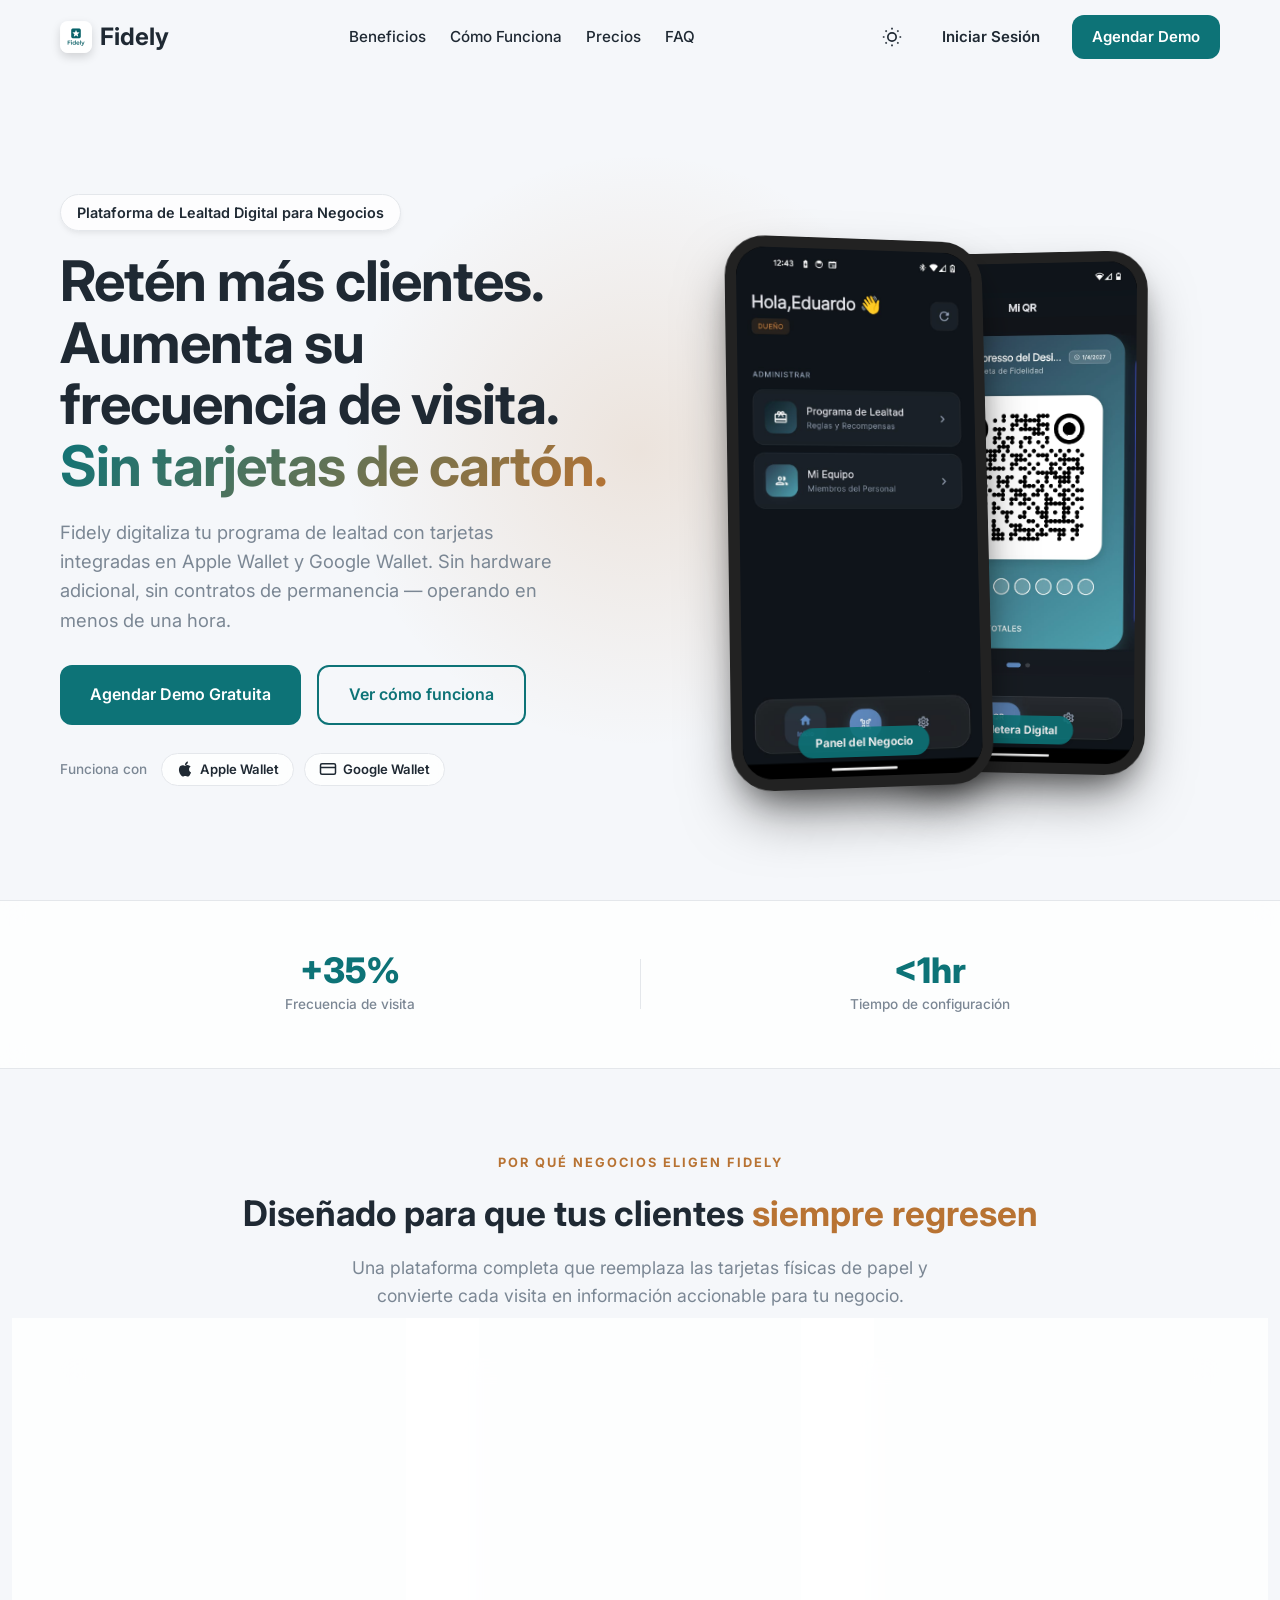
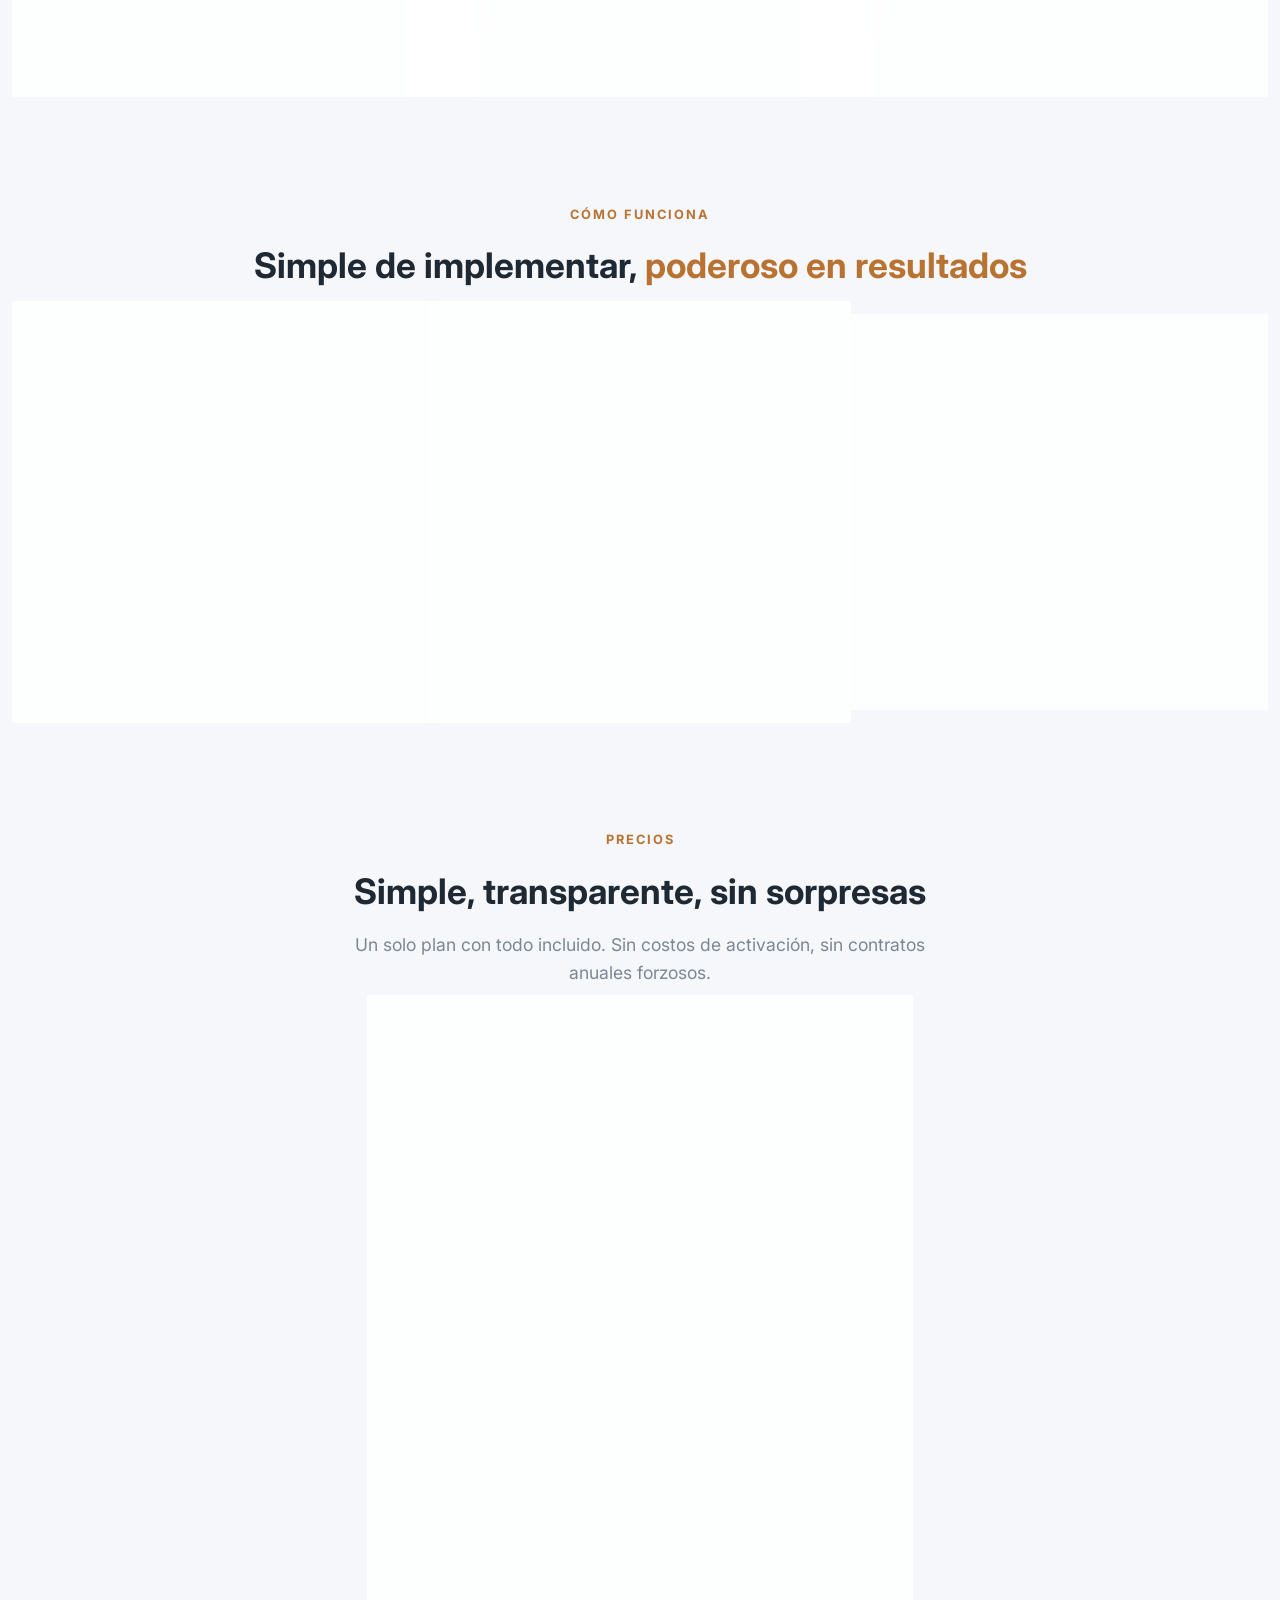
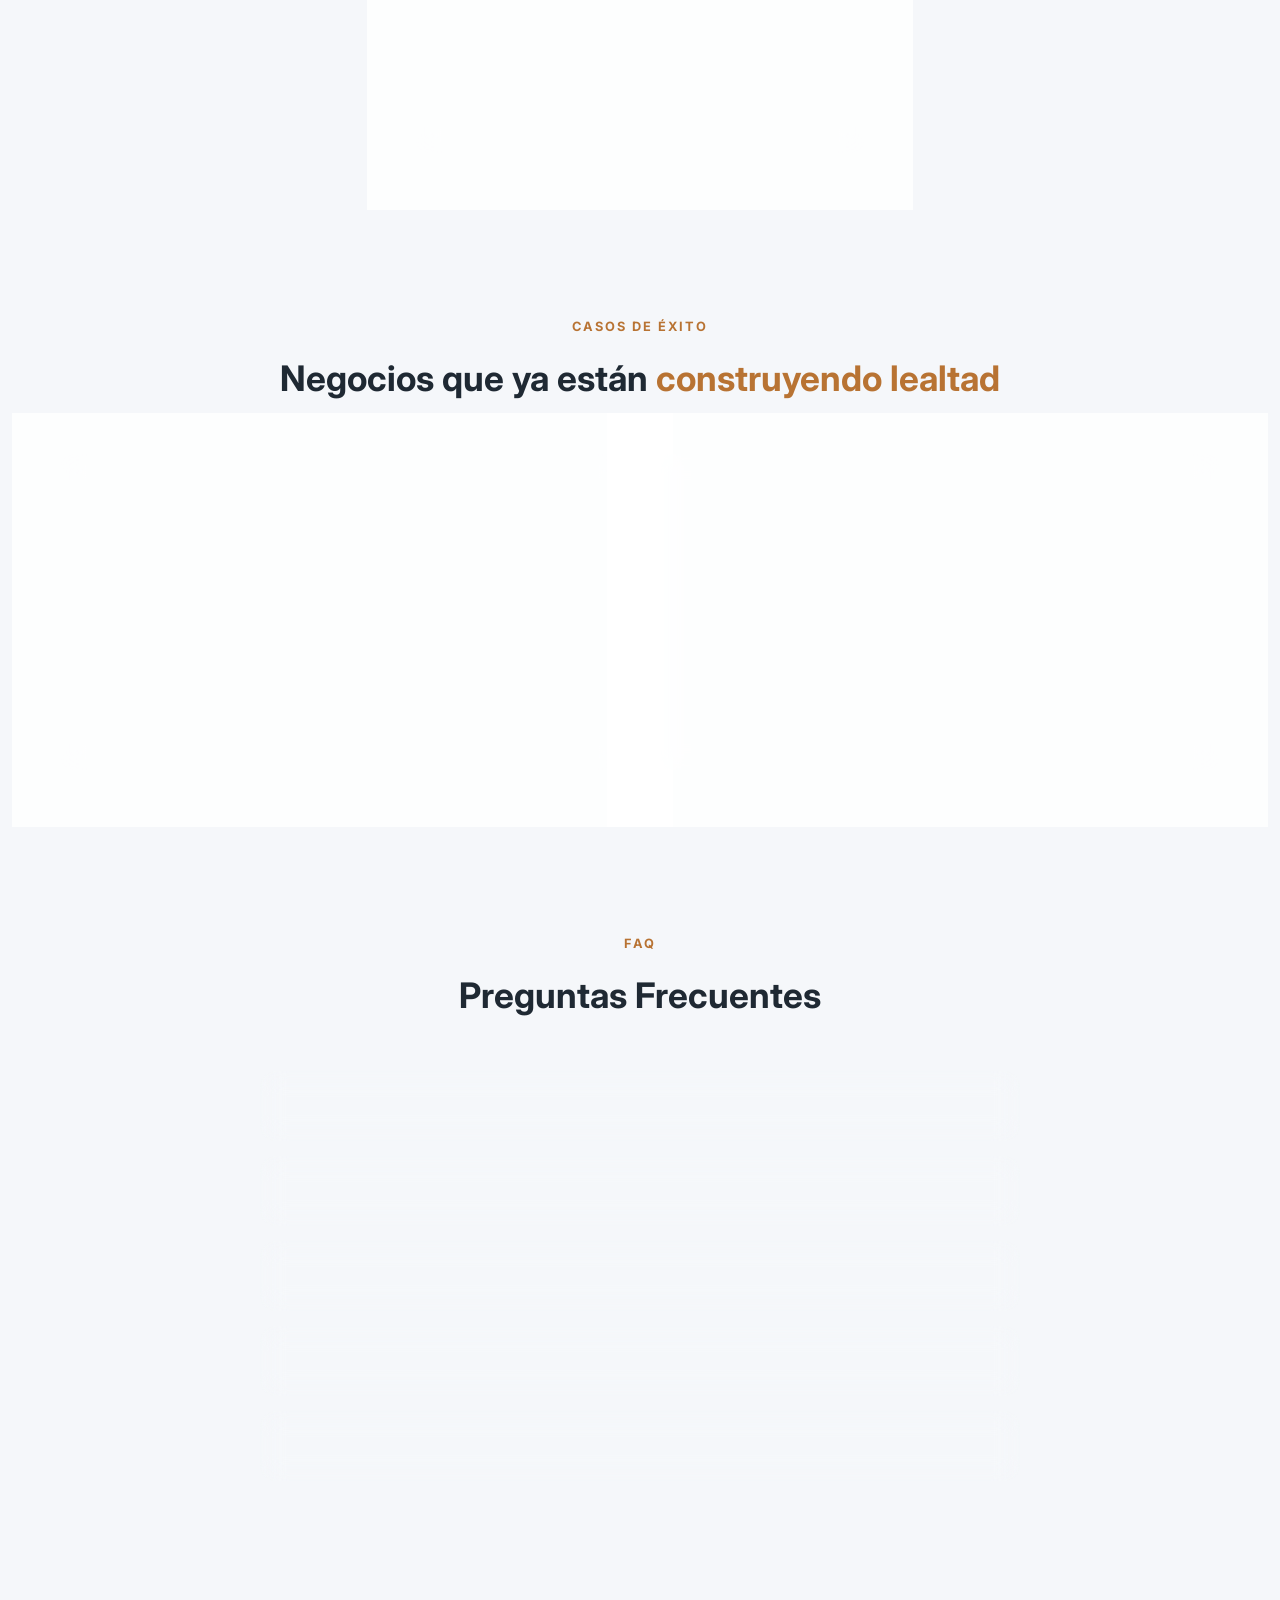
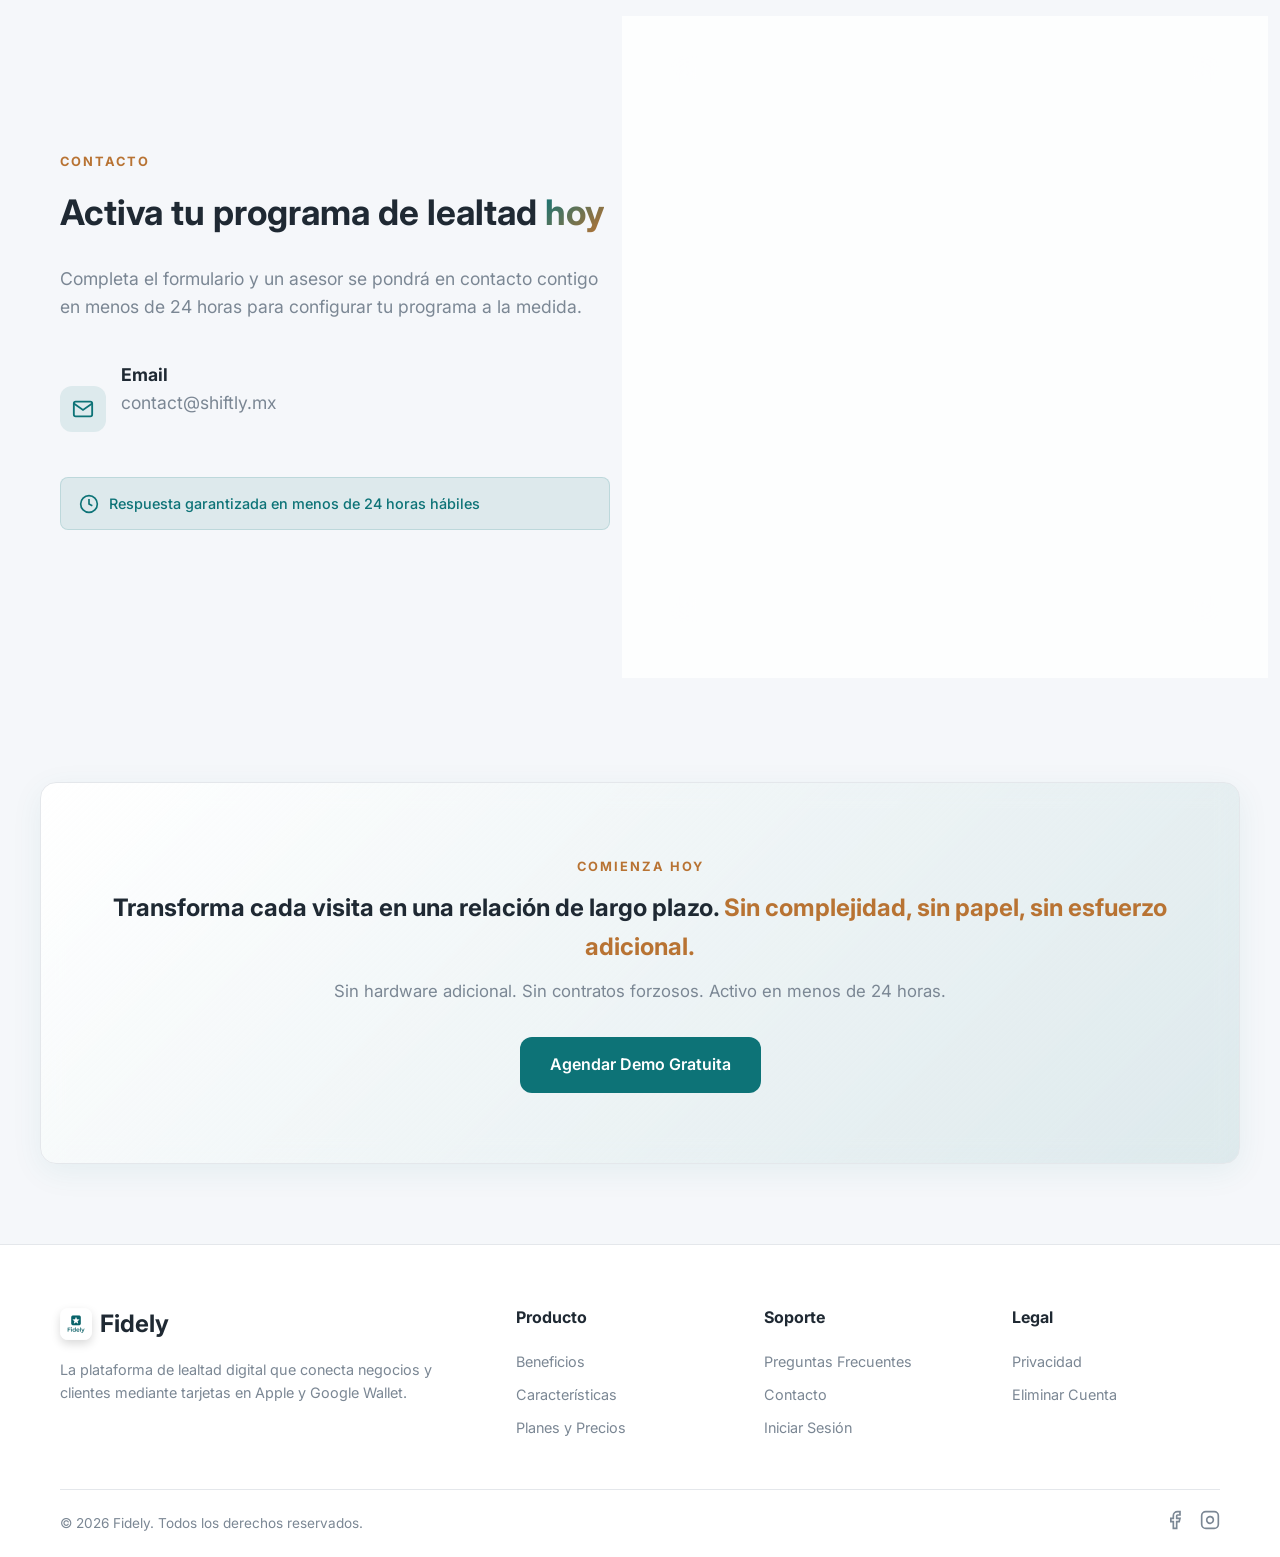
==== commit 707715d7: "fix: enable cleanUrls in Vercel config to serve /join without .html extension Also includes landing " ====
--- a/index.html
+++ b/index.html
@@ -3,8 +3,8 @@
 <head>
     <meta charset="UTF-8">
     <meta name="viewport" content="width=device-width, initial-scale=1.0">
-    <title>Fidely — Digitaliza tu Programa de Fidelización | Para Negocios</title>
-    <meta name="description" content="Aumenta la retención y frecuencia de visita de tus clientes con tarjetas de fidelización digitales en Apple Wallet y Google Wallet. Sin hardware adicional, activo en menos de 1 hora.">
+    <title>Fidely — Digitaliza tu Programa de Lealtad | Para Negocios</title>
+    <meta name="description" content="Aumenta la retención y frecuencia de visita de tus clientes con tarjetas de lealtad digitales en Apple Wallet y Google Wallet. Sin hardware adicional, activo en menos de 1 hora.">
     <link rel="preconnect" href="https://fonts.googleapis.com">
     <link rel="preconnect" href="https://fonts.gstatic.com" crossorigin>
     <link href="https://fonts.googleapis.com/css2?family=Inter:wght@400;500;600;700;800&display=swap" rel="stylesheet">
@@ -21,7 +21,6 @@
             <nav class="nav-links">
                 <a href="#beneficios">Beneficios</a>
                 <a href="#como-funciona">Cómo Funciona</a>
-                <a href="#caracteristicas">Características</a>
                 <a href="#precios">Precios</a>
                 <a href="#faq">FAQ</a>
             </nav>
@@ -44,9 +43,9 @@
         <section class="hero" id="inicio">
             <div class="container hero-container">
                 <div class="hero-content fade-in-up">
-                    <span class="badge">Plataforma de Fidelización Digital para Negocios</span>
+                    <span class="badge">Plataforma de Lealtad Digital para Negocios</span>
                     <h1>Retén más clientes. Aumenta su frecuencia de visita. <span class="text-gradient">Sin tarjetas de cartón.</span></h1>
-                    <p class="hero-subtitle">Fidely digitaliza tu programa de fidelización con tarjetas que viven en Apple Wallet y Google Wallet. Configura tu negocio en menos de 1 hora — sin hardware adicional, sin contratos forzosos.</p>
+                    <p class="hero-subtitle">Fidely digitaliza tu programa de lealtad con tarjetas integradas en Apple Wallet y Google Wallet. Sin hardware adicional, sin contratos de permanencia — operando en menos de una hora.</p>
                     <div class="hero-cta">
                         <a href="#contacto" class="btn btn-primary btn-large glow-effect">Agendar Demo Gratuita</a>
                         <a href="#como-funciona" class="btn btn-outline btn-large">Ver cómo funciona</a>
@@ -68,7 +67,7 @@
                 <div class="hero-visual fade-in-up delay-1">
                     <div class="device-mockup business-device">
                         <div class="device-screen">
-                            <img src="assets/images/fidely-business-admin-dashboard.png" alt="Fidely Business Dashboard" class="app-screenshot">
+                            <img src="assets/images/fidely-business-admin-dashboard.png" alt="Fidely Panel de Administración" class="app-screenshot">
                         </div>
                         <div class="device-label">Panel del Negocio</div>
                     </div>
@@ -88,21 +87,11 @@
             <div class="container">
                 <div class="stats-grid">
                     <div class="stat-item fade-in-up">
-                        <span class="stat-number">500+</span>
-                        <span class="stat-label">Negocios activos</span>
+                        <span class="stat-number">+35%</span>
+                        <span class="stat-label">Frecuencia de visita</span>
                     </div>
                     <div class="stat-divider"></div>
                     <div class="stat-item fade-in-up delay-1">
-                        <span class="stat-number">40,000+</span>
-                        <span class="stat-label">Tarjetas emitidas</span>
-                    </div>
-                    <div class="stat-divider"></div>
-                    <div class="stat-item fade-in-up delay-2">
-                        <span class="stat-number">+35%</span>
-                        <span class="stat-label">Frecuencia de visita</span>
-                    </div>
-                    <div class="stat-divider"></div>
-                    <div class="stat-item fade-in-up delay-3">
                         <span class="stat-number">&lt;1hr</span>
                         <span class="stat-label">Tiempo de configuración</span>
                     </div>
@@ -115,8 +104,8 @@
             <div class="container">
                 <div class="section-header text-center fade-in-up">
                     <span class="section-eyebrow">Por qué negocios eligen Fidely</span>
-                    <h2 class="section-title">Todo lo que necesitas para <span class="text-accent">retener clientes</span></h2>
-                    <p class="section-desc">Una plataforma completa que reemplaza las tarjetas de cartón y convierte cada visita en datos accionables para tu negocio.</p>
+                    <h2 class="section-title">Diseñado para que tus clientes <span class="text-accent">siempre regresen</span></h2>
+                    <p class="section-desc">Una plataforma completa que reemplaza las tarjetas físicas de papel y convierte cada visita en información accionable para tu negocio.</p>
                 </div>
                 <div class="benefits-grid">
                     <div class="benefit-card glass-panel fade-in-up">
@@ -124,97 +113,50 @@
                             <svg width="28" height="28" viewBox="0 0 24 24" fill="none" stroke="currentColor" stroke-width="2"><rect x="5" y="2" width="14" height="20" rx="2"/><line x1="12" y1="18" x2="12.01" y2="18"/></svg>
                         </div>
                         <h3>Sin hardware adicional</h3>
-                        <p>Solo necesitas el smartphone que ya tienes. Sin tablets, lectores ni instalaciones costosas.</p>
+                        <p>Tu smartphone actual es suficiente. Sin terminales, lectores ni costos de instalación.</p>
                     </div>
                     <div class="benefit-card glass-panel fade-in-up delay-1">
                         <div class="benefit-icon bg-accent-light">
                             <svg width="28" height="28" viewBox="0 0 24 24" fill="none" stroke="currentColor" stroke-width="2"><rect x="2" y="5" width="20" height="14" rx="2"/><path d="M2 10h20"/></svg>
                         </div>
                         <h3>Apple & Google Wallet nativos</h3>
-                        <p>Tus clientes guardan su tarjeta en la app de billetera de su celular. Sin apps extra, sin fricción.</p>
+                        <p>Tus clientes guardan su tarjeta en Apple Wallet o Google Wallet, que ya vienen instalados en su celular. Sin descargas, sin barreras de adopción.</p>
                     </div>
                     <div class="benefit-card glass-panel fade-in-up delay-2">
-                        <div class="benefit-icon bg-primary-light">
-                            <svg width="28" height="28" viewBox="0 0 24 24" fill="none" stroke="currentColor" stroke-width="2"><line x1="18" y1="20" x2="18" y2="10"/><line x1="12" y1="20" x2="12" y2="4"/><line x1="6" y1="20" x2="6" y2="14"/></svg>
-                        </div>
-                        <h3>Dashboard en tiempo real</h3>
-                        <p>Monitorea visitas, tarjetas activas y premios canjeados desde tu panel de administración.</p>
-                    </div>
-                    <div class="benefit-card glass-panel fade-in-up delay-3">
                         <div class="benefit-icon bg-accent-light">
                             <svg width="28" height="28" viewBox="0 0 24 24" fill="none" stroke="currentColor" stroke-width="2"><path d="M12 22s8-4 8-10V5l-8-3-8 3v7c0 6 8 10 8 10z"/></svg>
                         </div>
                         <h3>Sin contratos forzosos</h3>
-                        <p>Suscripción mensual, cancela cuando quieras. Activa tu programa en menos de 24 horas.</p>
-                    </div>
-                </div>
-            </div>
-        </section>
-
-        <!-- How it Works Section -->
+                        <p>Suscripción mensual sin compromisos anuales. Tu programa queda activo en menos de 24 horas.</p>
+                    </div>
+                </div>
+            </div>
+        </section>
+
+        <!-- How it Works + Features (merged) -->
         <section class="how-it-works section-padding" id="como-funciona">
             <div class="container">
                 <div class="section-header text-center fade-in-up">
-                    <span class="section-eyebrow">Proceso</span>
-                    <h2 class="section-title">En funcionamiento en <span class="text-accent">3 pasos</span></h2>
+                    <span class="section-eyebrow">Cómo funciona</span>
+                    <h2 class="section-title">Simple de implementar, <span class="text-accent">poderoso en resultados</span></h2>
                 </div>
                 <div class="steps-container">
                     <div class="step-card glass-panel fade-in-up">
                         <div class="step-number">1</div>
-                        <h3>Configura tu Programa</h3>
-                        <p>Crea tu programa de recompensa: define cuántas visitas necesitan tus clientes para ganar su premio. Personaliza colores y branding.</p>
+                        <h3>Configura tu programa</h3>
+                        <p>Define cuántas visitas se requieren para obtener una recompensa y personaliza los colores y diseño de tus tarjetas con la identidad de tu marca.</p>
                     </div>
                     <div class="step-connector"></div>
                     <div class="step-card glass-panel fade-in-up delay-1">
                         <div class="step-number">2</div>
-                        <h3>Registra Visitas</h3>
-                        <p>Abre el escáner Fidely y lee el QR del cliente en segundos. La visita queda registrada y su tarjeta digital se actualiza al instante.</p>
+                        <h3>Registra visitas al instante</h3>
+                        <p>Con la cámara de tu smartphone escaneas el QR del cliente en segundos. La visita queda registrada y su tarjeta digital se actualiza en tiempo real.</p>
                     </div>
                     <div class="step-connector"></div>
                     <div class="step-card glass-panel fade-in-up delay-2">
                         <div class="step-number">3</div>
-                        <h3>Clientes que Regresan</h3>
-                        <p>Tus clientes reciben notificaciones de progreso en su Wallet y vuelven motivados a canjear sus recompensas.</p>
-                    </div>
-                </div>
-            </div>
-        </section>
-
-        <!-- Features Grid -->
-        <section class="features section-padding" id="caracteristicas">
-            <div class="container">
-                <div class="section-header text-center fade-in-up">
-                    <span class="section-eyebrow">Características</span>
-                    <h2 class="section-title">Una plataforma completa</h2>
-                </div>
-                <div class="features-grid">
-                    <div class="feature-box glass-panel hover-lift fade-in-up">
-                        <div class="feature-icon bg-primary-light">
-                            <svg width="28" height="28" viewBox="0 0 24 24" fill="none" stroke="currentColor" stroke-width="2"><rect x="2" y="5" width="20" height="14" rx="2"/><path d="M16 10h.01M12 10h.01M8 10h.01M12 14h.01"/></svg>
-                        </div>
-                        <h4>Programa a tu Medida</h4>
-                        <p>Define las reglas de tu programa: visitas necesarias, tipo de premio y condiciones completamente personalizadas.</p>
-                    </div>
-                    <div class="feature-box glass-panel hover-lift fade-in-up delay-1">
-                        <div class="feature-icon bg-accent-light">
-                            <svg width="28" height="28" viewBox="0 0 24 24" fill="none" stroke="currentColor" stroke-width="2"><rect x="3" y="3" width="18" height="18" rx="2"/><path d="M9 9h.01M9 15h.01M15 9h.01M15 15h.01M12 12h.01"/></svg>
-                        </div>
-                        <h4>Escáner QR Instantáneo</h4>
-                        <p>La cámara de tu celular es todo lo que necesitas. Registra visitas y canjea premios con un solo escaneo.</p>
-                    </div>
-                    <div class="feature-box glass-panel hover-lift fade-in-up delay-2">
-                        <div class="feature-icon bg-primary-light">
-                            <svg width="28" height="28" viewBox="0 0 24 24" fill="none" stroke="currentColor" stroke-width="2"><line x1="18" y1="20" x2="18" y2="10"/><line x1="12" y1="20" x2="12" y2="4"/><line x1="6" y1="20" x2="6" y2="14"/></svg>
-                        </div>
-                        <h4>Dashboard de Analíticas</h4>
-                        <p>Accede a métricas de rendimiento: clientes activos, visitas del mes, premios canjeados y tasa de retención.</p>
-                    </div>
-                    <div class="feature-box glass-panel hover-lift fade-in-up delay-3">
-                        <div class="feature-icon bg-accent-light">
-                            <svg width="28" height="28" viewBox="0 0 24 24" fill="none" stroke="currentColor" stroke-width="2"><circle cx="12" cy="12" r="3"/><path d="M19.07 4.93l-1.41 1.41M5.34 5.34L3.93 6.75M17.66 17.66l1.41 1.41M6.34 17.66L4.93 19.07M21 12h-2M5 12H3M12 21v-2M12 5V3"/></svg>
-                        </div>
-                        <h4>Branding Completo</h4>
-                        <p>Personaliza los colores y el diseño de tus tarjetas digitales para que reflejen la identidad de tu marca.</p>
+                        <h3>Tus clientes regresan</h3>
+                        <p>Tus clientes reciben notificaciones de progreso en su Wallet y vuelven motivados a canjear sus recompensas en tu negocio.</p>
                     </div>
                 </div>
             </div>
@@ -237,7 +179,7 @@
                                 <span class="amount">299</span>
                                 <span class="period">MXN / mes</span>
                             </div>
-                            <p class="plan-desc">Todo lo que necesitas para digitalizar la fidelización de tu negocio desde el primer día.</p>
+                            <p class="plan-desc">Todo incluido para digitalizar tu programa de lealtad y empezar a medir resultados desde el primer día.</p>
                         </div>
                         <div class="pricing-features">
                             <ul>
@@ -261,10 +203,6 @@
                                     <svg class="check-icon" viewBox="0 0 24 24" fill="none" stroke="currentColor" stroke-width="2"><polyline points="20 6 9 17 4 12"/></svg>
                                     <span><strong>Branding</strong> 100% personalizado</span>
                                 </li>
-                                <li>
-                                    <svg class="check-icon" viewBox="0 0 24 24" fill="none" stroke="currentColor" stroke-width="2"><polyline points="20 6 9 17 4 12"/></svg>
-                                    <span>Soporte por correo y <strong>WhatsApp</strong></span>
-                                </li>
                             </ul>
                         </div>
                         <div class="pricing-footer">
@@ -281,12 +219,12 @@
             <div class="container">
                 <div class="section-header text-center fade-in-up">
                     <span class="section-eyebrow">Casos de éxito</span>
-                    <h2 class="section-title">Negocios que ya están <span class="text-accent">fidelizando</span></h2>
+                    <h2 class="section-title">Negocios que ya están <span class="text-accent">construyendo lealtad</span></h2>
                 </div>
                 <div class="testimonial-slider fade-in-up">
                     <div class="testimonial-card glass-panel">
                         <div class="stars">★★★★★</div>
-                        <p class="quote">"En 3 meses con Fidely, la frecuencia de visita de nuestros clientes regulares aumentó un 30%. El escáner es rapidísimo y mis empleados lo aprendieron en minutos."</p>
+                        <p class="quote">"En 3 meses con Fidely, la frecuencia de visita de nuestros clientes regulares aumentó un 30%. El proceso de escaneo es muy ágil y mi equipo lo aprendió a usar en minutos."</p>
                         <div class="author">
                             <div class="author-avatar bg-primary">M</div>
                             <div class="author-info">
@@ -297,7 +235,7 @@
                     </div>
                     <div class="testimonial-card glass-panel delay-1">
                         <div class="stars">★★★★★</div>
-                        <p class="quote">"Lo que más me convenció fue que mis clientes no necesitan descargar nada extra. Solo guardan la tarjeta en su billetera y listo. La adopción fue inmediata desde el primer día."</p>
+                        <p class="quote">"Lo que más me convenció fue que mis clientes no necesitan descargar ninguna aplicación. Guardan la tarjeta en su billetera digital y la tienen disponible en todo momento. La adopción fue inmediata."</p>
                         <div class="author">
                             <div class="author-avatar bg-accent">R</div>
                             <div class="author-info">
@@ -324,7 +262,7 @@
                             <span class="accordion-icon"><svg width="24" height="24" viewBox="0 0 24 24" fill="none" stroke="currentColor" stroke-width="2"><polyline points="6 9 12 15 18 9"/></svg></span>
                         </button>
                         <div class="accordion-content">
-                            <p>Solo un smartphone y registrar tu negocio con nuestro equipo. En menos de una hora tendrás tu programa configurado, con tus colores y lista para operar. Sin hardware adicional, sin instalaciones.</p>
+                            <p>Únicamente un smartphone y el registro de tu negocio con nuestro equipo. En menos de una hora tendrás tu programa configurado y listo para operar, con tu identidad de marca aplicada. Sin hardware adicional ni instalaciones.</p>
                         </div>
                     </div>
                     <div class="accordion-item glass-panel">
@@ -333,7 +271,7 @@
                             <span class="accordion-icon"><svg width="24" height="24" viewBox="0 0 24 24" fill="none" stroke="currentColor" stroke-width="2"><polyline points="6 9 12 15 18 9"/></svg></span>
                         </button>
                         <div class="accordion-content">
-                            <p>No. Tus clientes guardan su tarjeta directamente en Apple Wallet o Google Wallet, que ya viene preinstalado en todos los iPhones y en la mayoría de Android. Sin apps extra, sin fricción de adopción.</p>
+                            <p>Tus clientes no necesitan descargar ninguna aplicación. Guardan su tarjeta directamente en Apple Wallet o Google Wallet, que ya viene preinstalado en todos los iPhones y en la gran mayoría de dispositivos Android. Sin fricciones, sin barreras.</p>
                         </div>
                     </div>
                     <div class="accordion-item glass-panel">
@@ -342,7 +280,7 @@
                             <span class="accordion-icon"><svg width="24" height="24" viewBox="0 0 24 24" fill="none" stroke="currentColor" stroke-width="2"><polyline points="6 9 12 15 18 9"/></svg></span>
                         </button>
                         <div class="accordion-content">
-                            <p>Sí. La suscripción es mensual y puedes cancelar cuando quieras sin penalizaciones ni contratos anuales forzosos. Conservas acceso hasta el final del período pagado.</p>
+                            <p>La suscripción es mensual y puede cancelarse en cualquier momento sin penalizaciones ni compromisos anuales. El acceso permanece activo hasta el cierre del período facturado.</p>
                         </div>
                     </div>
                     <div class="accordion-item glass-panel">
@@ -351,7 +289,7 @@
                             <span class="accordion-icon"><svg width="24" height="24" viewBox="0 0 24 24" fill="none" stroke="currentColor" stroke-width="2"><polyline points="6 9 12 15 18 9"/></svg></span>
                         </button>
                         <div class="accordion-content">
-                            <p>Sí. Contamos con soporte personalizado por correo y WhatsApp para acompañarte durante la configuración inicial y en cualquier momento que lo necesites.</p>
+                            <p>Contamos con soporte especializado por correo electrónico y WhatsApp para acompañar la configuración inicial y resolver cualquier consulta durante la operación.</p>
                         </div>
                     </div>
                     <div class="accordion-item glass-panel">
@@ -360,7 +298,7 @@
                             <span class="accordion-icon"><svg width="24" height="24" viewBox="0 0 24 24" fill="none" stroke="currentColor" stroke-width="2"><polyline points="6 9 12 15 18 9"/></svg></span>
                         </button>
                         <div class="accordion-content">
-                            <p>El Plan Fidely incluye 1 empleado adicional para operar el escáner de forma segura. Para negocios con más empleados o múltiples sucursales, contáctanos para armar un plan personalizado.</p>
+                            <p>El Plan Fidely incluye 1 empleado adicional para operar el escáner de forma segura. Para negocios con más empleados o múltiples sucursales, escríbenos para diseñar un plan a la medida de tu operación.</p>
                         </div>
                     </div>
                 </div>
@@ -373,7 +311,7 @@
                 <div class="contact-grid">
                     <div class="contact-info fade-in-up">
                         <span class="section-eyebrow">Contacto</span>
-                        <h2 class="section-title">Activa tu programa de fidelización <span class="text-gradient">hoy</span></h2>
+                        <h2 class="section-title">Activa tu programa de lealtad <span class="text-gradient">hoy</span></h2>
                         <p>Completa el formulario y un asesor se pondrá en contacto contigo en menos de 24 horas para configurar tu programa a la medida.</p>
 
                         <div class="contact-details">
@@ -397,7 +335,7 @@
                         <form id="contactForm" class="contact-form">
                             <div class="form-row">
                                 <div class="form-group">
-                                    <label for="name">Tu Nombre</label>
+                                    <label for="name">Nombre completo</label>
                                     <input type="text" id="name" name="name" placeholder="Ej. Juan Pérez" required>
                                 </div>
                                 <div class="form-group">
@@ -430,13 +368,13 @@
                             </div>
                             <div class="form-group">
                                 <label for="message">Mensaje (Opcional)</label>
-                                <textarea id="message" name="message" rows="3" placeholder="Cuéntanos brevemente sobre tu negocio y tus objetivos..."></textarea>
+                                <textarea id="message" name="message" rows="3" placeholder="Describe brevemente tu negocio y lo que buscas lograr con Fidely..."></textarea>
                             </div>
                             <button type="submit" class="btn btn-primary btn-large glow-effect w-100">Solicitar Demo Gratuita</button>
                         </form>
                         <div id="formSuccess" class="form-success-msg" style="display: none;">
                             <div class="success-icon">✅</div>
-                            <h3>¡Solicitud recibida!</h3>
+                            <h3>Solicitud recibida</h3>
                             <p>Un asesor de Fidely se pondrá en contacto contigo muy pronto a través de contact@shiftly.mx</p>
                         </div>
                     </div>
@@ -447,8 +385,8 @@
         <!-- Final CTA -->
         <section class="final-cta section-padding">
             <div class="container text-center cta-box glass-panel fade-in-up">
-                <span class="section-eyebrow">Empieza hoy</span>
-                <h2>Deja de perder clientes por falta de seguimiento. <span class="text-accent">Fidely lo automatiza por ti.</span></h2>
+                <span class="section-eyebrow">Comienza hoy</span>
+                <h2>Transforma cada visita en una relación de largo plazo. <span class="text-accent">Sin complejidad, sin papel, sin esfuerzo adicional.</span></h2>
                 <p class="cta-desc">Sin hardware adicional. Sin contratos forzosos. Activo en menos de 24 horas.</p>
                 <a href="#contacto" class="btn btn-primary btn-large glow-effect mt-4">Agendar Demo Gratuita</a>
             </div>
@@ -464,7 +402,7 @@
                         <img src="assets/images/fidely-logo.png" alt="Fidely Logo" class="logo-img">
                         <span>Fidely</span>
                     </div>
-                    <p>La plataforma de fidelización digital que conecta negocios y clientes mediante tarjetas en Apple y Google Wallet.</p>
+                    <p>La plataforma de lealtad digital que conecta negocios y clientes mediante tarjetas en Apple y Google Wallet.</p>
                 </div>
                 <div class="footer-links">
                     <h4>Producto</h4>
